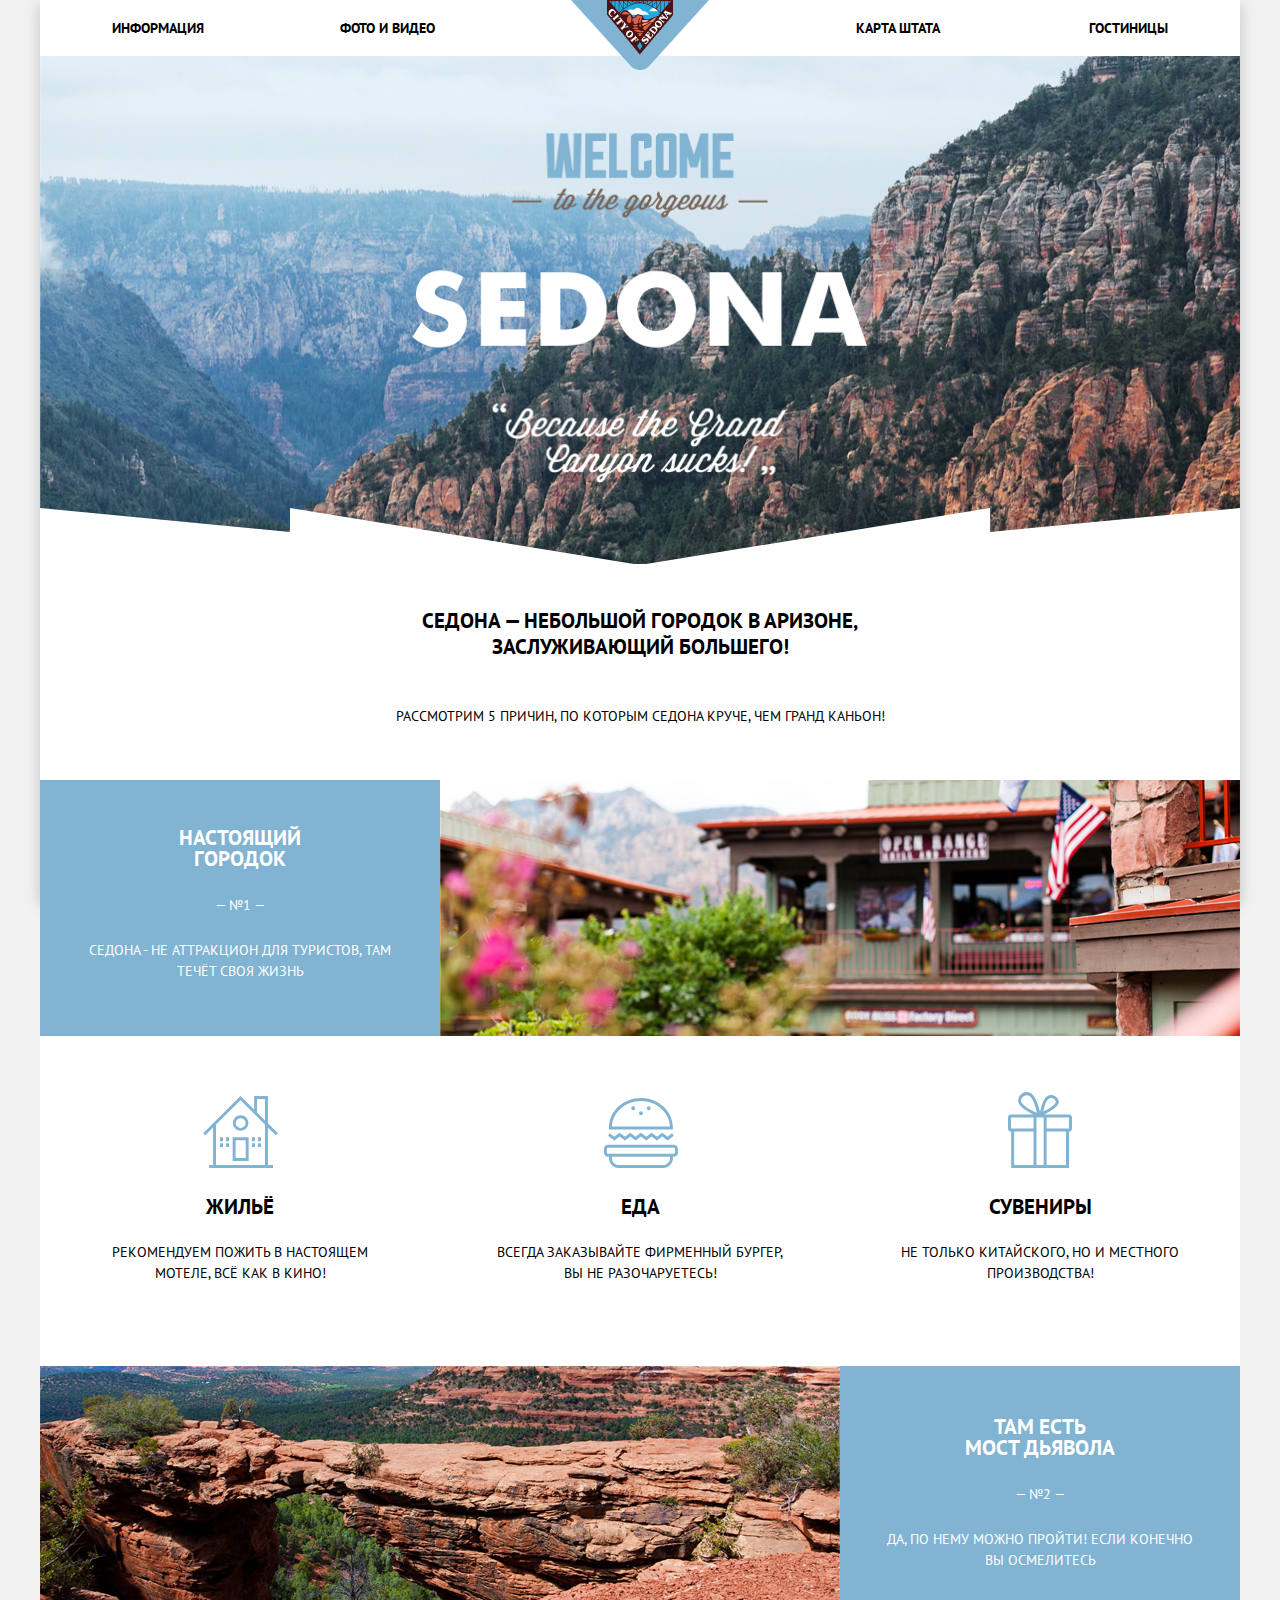
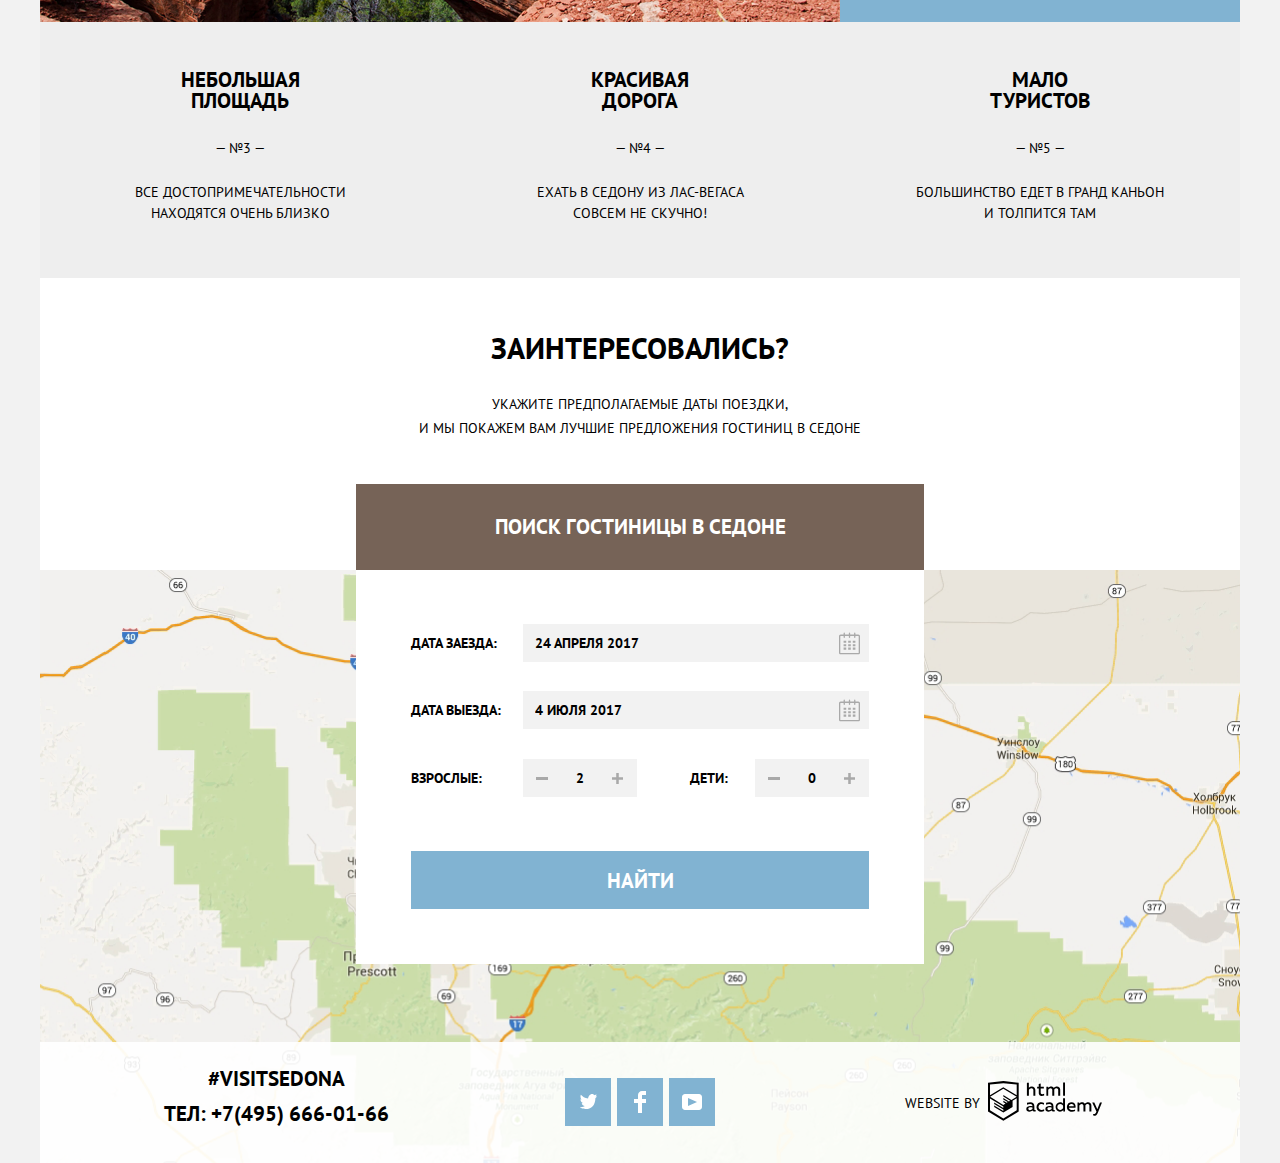
==== index.html @ 6d3e1b0a "Pixel perfect, минификатор, префиксер" ====
<!DOCTYPE html>
<html class="page" lang="ru">
  <head>
    <meta charset="utf-8">
    <title>HTML Academy: Седона</title>
    <link rel="stylesheet" href="https://fonts.googleapis.com/css2?family=PT+Sans:wght@400;700&display=swap">
    <link href="css/normalize.css" rel="stylesheet">
    <link href="css/style.min.css" rel="stylesheet">
  </head>
  <body class="page-body">
    <div class="shadow-wrapper container">
      <header class="main-header">
        <a href="index.html" class="main-header-logo">
          <img src="img/logo.png" width="138" height="70" alt="Логотип City of Sedona">
        </a>
        <nav class="main-navigation">
          <ul class="site-navigation">
            <li>
              <a href="">
                Информация
              </a>
            </li>
            <li>
              <a href="">
                Фото и видео
              </a>
            </li>
            <li>
              <a href="">
                Карта штата
              </a>
            </li>
            <li>
              <a href="hotels.html">
                Гостиницы
              </a>
            </li>
          </ul>
        </nav>
      </header>

      <main class="main">
        <section class="banner">
          <h1 class="visually-hidden">Городок Sedona</h1>
          <img src="img/banner-phrase.png" class="banner-phrase" width="456" height="350" alt="Баннер-приветствие">
        </section>

        <section class="intro-to-features-section">
          <h2 class="intro-slogan">Седона — небольшой городок в Аризоне,<br> заслуживающий большего!</h2>
          <p class="intro-to-features intro-text">Рассмотрим 5 причин, по которым Седона круче, чем гранд каньон!</p>
        </section>

        <section class="features">
          <h2 class="visually-hidden">Преимущества города Седоны</h2>
          <ul class="main-features-list">
            <li class="main-features-item item-with-subfeatures">
              <div class="main-features-item__inner">
                <h3>Настоящий<br>городок</h3>
                <p>
                  <span>— №1 —</span>
                  Седона - не аттракцион для туристов, там течёт своя жизнь
                </p>
              </div>
              <img src="img/feature-background_1.jpg" class="photo-town-description" width="800" height="256" alt="улицы городка Седона">
              <ul class="sub-feature-list">
                <li class="sub-features-item feature-icon-house">
                  <h3>Жильё</h3>
                  <p>Рекомендуем пожить в настоящем мотеле, всё как в кино!</p>
                </li>
                <li class="sub-features-item feature-icon-burger">
                  <h3>Еда</h3>
                  <p>Всегда заказывайте фирменный бургер, вы не разочаруетесь!</p>
                </li>
                <li class="sub-features-item feature-icon-present">
                  <h3>Сувениры</h3>
                  <p>Не только китайского, но и местного производства!</p>
                </li>
              </ul>
            </li>
            <li class="main-features-item item-single">
              <img src="img/feature-background_2.jpg" class="photo-devil-bridge" width="800" height="256" alt="каменная гора в форме моста">
              <div class="main-features-item__inner">
                <h3>Там есть<br>мост дьявола</h3>
                <p>
                  <span>— №2 —</span>
                  Да, по нему можно пройти! Если конечно вы осмелитесь
                </p>
              </div>
            </li>
            <li class="main-features-item">
              <h3>Небольшая<br>площадь</h3>
              <span>— №3 —</span>
              <p>Все достопримечательности находятся очень близко</p>
            </li>
            <li class="main-features-item">
              <h3>Красивая<br>дорога</h3>
              <span>— №4 —</span>
              <p>Ехать в седону из лас-вегаса совсем не скучно!</p>
            </li>
            <li class="main-features-item">
              <h3>Мало<br>туристов</h3>
              <span>— №5 —</span>
              <p>Большинство едет в Гранд Каньон и&nbsp;толпится там</p>
            </li>
          </ul>
        </section>

        <section class="search">
          <h2 class="visually-hidden">Поиск гостиницы</h2>
          <span>Заинтересовались?</span>
          <p>
            Укажите предполагаемые даты поездки, <br>
            и мы покажем вам лучшие предложения гостиниц в седоне
          </p>
          <a class="search-open-button" href="#">
            Поиск Гостиницы в Седоне
          </a>
          <div class="search-wrapper">
            <form class="search-form" action="https://echo.htmlacademy.ru" method="get" target="_blank">
              <div class="search-form-item">
                <label for="arrival-date">Дата заезда:</label>
                <input class="date-input" id="arrival-date" type="text" name="arrival" placeholder="24 АПРЕЛЯ 2017">
                <button class="calendar-icon" type="button" aria-label="Выбрать дату заезда в календаре">
                  <svg width="21" height="23" viewBox="0 0 21 23" fill="currentColor" xmlns="http://www.w3.org/2000/svg">
                    <path clip-rule="evenodd" d="M16.406 3.02498H19.251C20.217 3.02498 21 3.84698 21 4.86198V21.164C21 22.179 20.217 23 19.251 23H1.75C0.784 23 0 22.179 0 21.164V4.86198C0 3.84698 0.784 3.02498 1.75 3.02498H4.593V1.64798C4.593 1.26698 4.887 0.958984 5.25 0.958984C5.612 0.958984 5.906 1.26698 5.906 1.64798V3.02498H9.844V1.64798C9.844 1.26698 10.138 0.958984 10.501 0.958984C10.862 0.958984 11.156 1.26698 11.156 1.64798V3.02498H15.094V1.64798C15.094 1.26698 15.387 0.958984 15.75 0.958984C16.112 0.958984 16.406 1.26698 16.406 1.64798V3.02498ZM19.5646 21.484C19.6466 21.3979 19.691 21.2828 19.688 21.164H19.689V4.86198C19.689 4.60898 19.493 4.40298 19.252 4.40298H16.407V5.78098C16.407 6.16198 16.113 6.46998 15.751 6.46998C15.388 6.46998 15.095 6.16198 15.095 5.78098V4.40298H11.157V5.78098C11.157 6.16198 10.863 6.46998 10.502 6.46998C10.139 6.46998 9.845 6.16198 9.845 5.78098V4.40298H5.907V5.78098C5.907 6.16198 5.613 6.46998 5.251 6.46998C4.888 6.46998 4.594 6.16198 4.594 5.78098V4.40298H1.75C1.50263 4.40953 1.30696 4.61458 1.312 4.86198V21.164C1.30696 21.4114 1.50263 21.6164 1.75 21.623H19.251C19.3698 21.6201 19.4826 21.5701 19.5646 21.484Z"/>
                  <path clip-rule="evenodd" d="M4.59399 9.2251H7.21899V11.2911H4.59399V9.2251ZM4.59399 12.6681H7.21899V14.7351H4.59399V12.6681ZM7.21899 16.1121H4.59399V18.1781H7.21899V16.1121ZM9.18799 16.1121H11.813V18.1781H9.18799V16.1121ZM11.813 12.6681H9.18799V14.7351H11.813V12.6681ZM9.18799 9.2251H11.813V11.2911H9.18799V9.2251ZM16.406 16.1121H13.781V18.1781H16.406V16.1121ZM13.781 12.6681H16.406V14.7351H13.781V12.6681ZM16.406 9.2251H13.781V11.2911H16.406V9.2251Z"/>
                  </svg>
                </button>
              </div>
              <div class="search-form-item">
                <label for="departure-date">Дата выезда:</label>
                <input class="date-input" id="departure-date" type="text" name="departure" placeholder="4 июля 2017">
                <button class="calendar-icon" type="button" aria-label="Выбрать дату выезда в календаре">
                  <svg width="21" height="23" viewBox="0 0 21 23" fill="currentColor" xmlns="http://www.w3.org/2000/svg">
                    <path clip-rule="evenodd" d="M16.406 3.02498H19.251C20.217 3.02498 21 3.84698 21 4.86198V21.164C21 22.179 20.217 23 19.251 23H1.75C0.784 23 0 22.179 0 21.164V4.86198C0 3.84698 0.784 3.02498 1.75 3.02498H4.593V1.64798C4.593 1.26698 4.887 0.958984 5.25 0.958984C5.612 0.958984 5.906 1.26698 5.906 1.64798V3.02498H9.844V1.64798C9.844 1.26698 10.138 0.958984 10.501 0.958984C10.862 0.958984 11.156 1.26698 11.156 1.64798V3.02498H15.094V1.64798C15.094 1.26698 15.387 0.958984 15.75 0.958984C16.112 0.958984 16.406 1.26698 16.406 1.64798V3.02498ZM19.5646 21.484C19.6466 21.3979 19.691 21.2828 19.688 21.164H19.689V4.86198C19.689 4.60898 19.493 4.40298 19.252 4.40298H16.407V5.78098C16.407 6.16198 16.113 6.46998 15.751 6.46998C15.388 6.46998 15.095 6.16198 15.095 5.78098V4.40298H11.157V5.78098C11.157 6.16198 10.863 6.46998 10.502 6.46998C10.139 6.46998 9.845 6.16198 9.845 5.78098V4.40298H5.907V5.78098C5.907 6.16198 5.613 6.46998 5.251 6.46998C4.888 6.46998 4.594 6.16198 4.594 5.78098V4.40298H1.75C1.50263 4.40953 1.30696 4.61458 1.312 4.86198V21.164C1.30696 21.4114 1.50263 21.6164 1.75 21.623H19.251C19.3698 21.6201 19.4826 21.5701 19.5646 21.484Z"/>
                  <path clip-rule="evenodd" d="M4.59399 9.2251H7.21899V11.2911H4.59399V9.2251ZM4.59399 12.6681H7.21899V14.7351H4.59399V12.6681ZM7.21899 16.1121H4.59399V18.1781H7.21899V16.1121ZM9.18799 16.1121H11.813V18.1781H9.18799V16.1121ZM11.813 12.6681H9.18799V14.7351H11.813V12.6681ZM9.18799 9.2251H11.813V11.2911H9.18799V9.2251ZM16.406 16.1121H13.781V18.1781H16.406V16.1121ZM13.781 12.6681H16.406V14.7351H13.781V12.6681ZM16.406 9.2251H13.781V11.2911H16.406V9.2251Z"/>
                  </svg>
                </button>
              </div>

              <div class="search-form-item">
                <p class="adult-amount">
                  <label for="guests-adult">Взрослые:</label>
                  <button class="amount-button button-minus" type="button" aria-label="Уменьшить количество взрослых гостей на единицу">
                    <svg width="12" height="3" viewBox="0 0 12 3" fill="currentColor" xmlns="http://www.w3.org/2000/svg">
                      <rect width="12" height="3" fill=""/>
                    </svg>
                  </button>
                  <input class="amount-input" id="guests-adult" type="text" name="guests-adult" placeholder="2">
                  <button class="amount-button button-plus" type="button" aria-label="Увеличить количество взрослых гостей на единицу">
                    <svg width="11" height="11" viewBox="0 0 11 11" fill="currentColor" xmlns="http://www.w3.org/2000/svg">
                      <path clip-rule="evenodd" d="M4.23086 6.76932V11H6.76932V6.76932H11V4.23086H6.76932V0H4.23085V4.23086H0V6.76932H4.23086Z"/>
                    </svg>
                  </button>
                </p>
                <p class="children-amount">
                  <label for="guests-children">Дети:</label>
                  <button class="amount-button button-minus" type="button" aria-label="Уменьшить количество детей-гостей на единицу">
                    <svg width="12" height="3" viewBox="0 0 12 3" fill="currentColor" xmlns="http://www.w3.org/2000/svg">
                      <rect width="12" height="3" fill=""/>
                    </svg>
                  </button>
                  <input class="amount-input" id="guests-children" type="text" name="guests-children" placeholder="0">
                  <button class="amount-button button-plus" type="button" aria-label="Увеличить количество детей-гостей на единицу">
                    <svg width="11" height="11" viewBox="0 0 11 11" fill="currentColor" xmlns="http://www.w3.org/2000/svg">
                      <path clip-rule="evenodd" d="M4.23086 6.76932V11H6.76932V6.76932H11V4.23086H6.76932V0H4.23085V4.23086H0V6.76932H4.23086Z"/>
                    </svg>
                  </button>
                </p>
              </div>
              <button class="button button-find" aria-label="Найти варинаты гостиницы, соответствующие заданным критериям">
                Найти
              </button>
            </form>
          </div>
        </section>
        <section class="search-map">
        </section>
      </main>

      <footer class="main-footer">
        <h2 class="visually-hidden">Контактная информация</h2>
        <div class="footer-contacts">
          <p>#VISITSEDONA<p>
          <p>ТЕЛ: <a class="footer-phone" href="tel:+74956660166">+7(495) 666-01-66</a></p>
        </div>
        <ul class="footer-social">
          <li>
            <a class="social-button" href="#">
              <span class="visually-hidden">Twitter</span>
              <svg aria-hidden="true" focusable="false" width="17" height="17" viewBox="0 0 17 17" fill="currentColor" xmlns="http://www.w3.org/2000/svg">
                <path d="M10.95 1.14409C12.635 0.648089 13.934 1.41409 14.527 2.32309C15.2 2.09209 15.858 1.84209 16.538 1.61509C16.5249 2.30145 16.2117 2.94761 15.681 3.38309C16.366 3.55309 16.985 2.89209 16.985 2.89209C16.816 3.89209 15.979 4.68009 15.422 4.91609C15.191 11.6661 12.247 16.1331 5.34498 15.9981H4.89898C4.48898 15.9981 0.734977 15.5381 0.000976562 14.1111C2.27198 14.3071 3.89398 13.6891 4.69398 12.9341C3.73398 12.6341 2.01498 12.4571 1.71498 9.98409C2.06398 10.0901 2.27898 10.2121 2.90498 10.1031C1.70498 9.24709 0.373977 8.53009 0.447977 6.33009C0.732977 6.65809 1.51498 6.86609 1.78798 6.80209C1.08498 6.56109 -0.182023 3.44209 0.893977 1.85009C2.71198 3.70409 4.62898 5.45609 8.04598 5.62309C8.25398 3.33009 9.18298 1.79309 10.95 1.14409Z" fill=""/>
              </svg>
            </a>
          </li>
          <li>
            <a class="social-button" href="#">
              <span class="visually-hidden">Facebook</span>
              <svg aria-hidden="true" focusable="false" width="12" height="22" viewBox="0 0 12 22" fill="currentColor" xmlns="http://www.w3.org/2000/svg">
                <path d="M12 4V0H8C5.79086 0 4 1.79086 4 4V8H0V12H4V22H8V12H12V8H8V4H12Z" fill=""/>
              </svg>
            </a>
          </li>
          <li>
            <a class="social-button" href="#">
              <span class="visually-hidden">Youtube</span>
              <svg aria-hidden="true" focusable="false" width="20" height="16" viewBox="0 0 20 16" fill="currentColor" xmlns="http://www.w3.org/2000/svg">
                <path fill-rule="evenodd" clip-rule="evenodd" d="M3 0H17C18.65 0 20 1.35 20 3V13C20 14.65 18.65 16 17 16H3C1.35 16 0 14.65 0 13V3C0 1.35 1.35 0 3 0ZM6.027 4.002V11.998L15.014 8L6.027 4.002Z" fill=""/>
              </svg>
            </a>
          </li>
        </ul>
        <div class="footer-copyright">
          <a class="copyright-button" href="https://htmlacademy.ru/intensive/htmlcss">
            <span class="visually-hidden">Разработано: HTML Academy</span>
            <p>Website by</p>
            <svg width="115" height="41" viewBox="0 0 115 41" fill="currentColor" xmlns="http://www.w3.org/2000/svg">
              <path fill-rule="evenodd" clip-rule="evenodd" d="M15.5197 1.05737H15.3509L0 2.71895V31.4945L15.3509 40.8382L30.7018 31.4945V2.71895L15.5197 1.05737ZM77.0183 2.62185H75.0876V15.7311H77.0183V2.62185ZM40.8619 2.63264V7.76843C41.6131 6.9864 42.6386 6.5436 43.7105 6.53843C44.6823 6.47908 45.6329 6.84495 46.3253 7.54479C47.0177 8.24462 47.3866 9.21244 47.3399 10.2068V15.7634H45.367V10.4658C45.4231 9.94897 45.2754 9.43059 44.9566 9.02553C44.6377 8.62047 44.174 8.36218 43.6683 8.3079H43.3518C42.3456 8.36979 41.4321 8.9295 40.9041 9.80764V15.7634H38.8995V2.63264H40.8619ZM77.0183 31.4837H75.2775V30.0595C74.4828 31.1353 73.23 31.7538 71.9119 31.7211C69.4751 31.5528 67.5825 29.4822 67.5825 26.9845C67.5825 24.4867 69.4751 22.4162 71.9119 22.2479C73.1195 22.2052 74.2818 22.7203 75.0771 23.6505V18.3205H77.0183V31.4837ZM47.0656 30.0595C47.263 30.0515 47.4583 30.0152 47.6459 29.9516V31.3866C47.2482 31.5404 46.826 31.6172 46.4009 31.6132C45.6482 31.6769 44.9394 31.2429 44.639 30.5342C43.7036 31.31 42.5302 31.7227 41.3261 31.6995C39.733 31.6995 38.256 30.804 38.256 28.9482C38.256 26.65 40.3661 25.9379 42.1702 25.9379C42.9402 25.9505 43.707 26.0408 44.4596 26.2076V25.884C44.4596 24.805 43.6578 23.9742 42.1491 23.9742C41.0585 23.9764 39.9804 24.2116 38.9839 24.6647V22.8305C40.0678 22.451 41.204 22.2506 42.3495 22.2371C44.8394 22.2371 46.3693 23.4455 46.3693 26.1753V29.4121C46.3546 29.5668 46.401 29.721 46.4981 29.8406C46.5951 29.9601 46.7349 30.035 46.8862 30.0487H47.0656V30.0595ZM40.2711 28.8403C40.298 29.229 40.4761 29.5905 40.7655 29.844C41.055 30.0974 41.4317 30.2217 41.8115 30.189H41.9275C42.8819 30.1906 43.7973 29.8022 44.4702 29.11V27.5779C43.842 27.4414 43.2026 27.3655 42.5605 27.3513C41.5055 27.3513 40.2817 27.7074 40.2817 28.8403H40.2711ZM56.0229 22.9384C55.1962 22.4632 54.2596 22.2246 53.3115 22.2479H52.9422C51.7332 22.2873 50.5891 22.8166 49.7619 23.7192C48.9347 24.6218 48.4923 25.8236 48.5321 27.06V27.5024C48.6957 30.0004 50.805 31.8921 53.2482 31.7318C54.2519 31.7555 55.2477 31.5452 56.1601 31.1168V29.2718C55.3769 29.7215 54.4945 29.9591 53.5963 29.9624C52.5199 30.0288 51.4963 29.4793 50.9385 28.5356C50.3806 27.5918 50.3806 26.4095 50.9385 25.4658C51.4963 24.522 52.5199 23.9725 53.5963 24.039C54.461 24.0357 55.3066 24.2989 56.0229 24.7942V22.9384ZM66.1514 30.0595C66.3488 30.0515 66.5441 30.0152 66.7317 29.9516V31.3866C66.334 31.5404 65.9118 31.6172 65.4867 31.6132C64.734 31.6769 64.0252 31.2429 63.7248 30.5342C62.7894 31.31 61.616 31.7227 60.4119 31.6995C58.8188 31.6995 57.3417 30.804 57.3417 28.9482C57.3417 26.65 59.4518 25.9379 61.256 25.9379C62.0259 25.9505 62.7928 26.0408 63.5454 26.2076V25.884C63.5454 24.805 62.7436 23.9742 61.2349 23.9742C60.1443 23.9764 59.0662 24.2116 58.0697 24.6647V22.8305C59.1536 22.451 60.2897 22.2506 61.4353 22.2371C63.9252 22.2371 65.455 23.4455 65.455 26.1753V29.4121C65.4404 29.5668 65.4868 29.721 65.5838 29.8406C65.6809 29.9601 65.8207 30.035 65.972 30.0487H66.1514V30.0595ZM59.855 29.8481C59.5632 29.5943 59.3837 29.2311 59.3569 28.8403H59.378C59.378 27.7074 60.5385 27.3513 61.6569 27.3513C62.299 27.3655 62.9383 27.4414 63.5665 27.5779V29.11C62.8937 29.8022 61.9782 30.1906 61.0239 30.189H60.9078C60.5263 30.2247 60.1469 30.1019 59.855 29.8481ZM69.3271 26.9305C69.3271 25.2859 70.6308 23.9526 72.239 23.9526L72.2601 24.0066C73.4742 24.0066 74.5742 24.7382 75.0665 25.8732V28.0311C74.5856 29.1871 73.4673 29.9296 72.239 29.9084C70.6308 29.9084 69.3271 28.5752 69.3271 26.9305ZM83.3486 22.2479C86.8408 22.2479 88.0541 25.1395 87.4844 27.7397H80.922C81.1436 29.3582 82.6839 30.0163 84.2876 30.0163C85.2509 30.0196 86.2027 29.8021 87.0729 29.3797V31.1061C86.0736 31.5421 84.9939 31.7519 83.9078 31.7211C81.2385 31.7211 78.8963 30.189 78.8963 26.9521C78.8362 25.7502 79.2482 24.5736 80.0408 23.6841C80.8334 22.7945 81.9408 22.2658 83.1165 22.2155H83.3486V22.2479ZM80.8693 26.1753C80.9704 24.8237 82.1216 23.8104 83.4436 23.9095H83.4858C84.1064 23.8531 84.7196 24.08 85.1612 24.5295C85.6028 24.979 85.8275 25.6051 85.7752 26.24H80.8693V26.1753ZM89.489 31.4621V22.4961H91.2298V23.575C91.9777 22.7197 93.041 22.2229 94.1628 22.2047C95.2951 22.1328 96.3712 22.7163 96.9482 23.7153C97.7407 22.8335 98.8477 22.3161 100.018 22.2803C100.952 22.2327 101.859 22.6011 102.507 23.2901C103.154 23.9792 103.478 24.9213 103.394 25.8732V31.4837H101.39V25.9271C101.437 25.4734 101.306 25.0191 101.024 24.6647C100.743 24.3104 100.336 24.0852 99.8917 24.039H99.6174C98.7512 24.0941 97.9525 24.536 97.4335 25.2474V31.4837H95.4289V25.9271C95.4728 25.47 95.3357 25.0139 95.0481 24.6611C94.7606 24.3082 94.3467 24.088 93.8991 24.0497H93.6881C92.7466 24.1344 91.8915 24.6449 91.3564 25.4416V31.5161H89.5312L89.489 31.4621ZM113.977 22.4745H111.972L109.324 29.2718L106.306 22.4853H104.196L108.417 31.5484L108.237 32.0016C107.72 33.3611 107.003 34.0516 106.053 34.0516C105.75 34.0548 105.447 34.0112 105.156 33.9221V35.6161C105.536 35.7125 105.926 35.7632 106.317 35.7671C107.646 35.7671 108.902 35.0226 109.851 32.6813L113.977 22.4745ZM52.689 6.78658V3.54974L50.7266 4.01369V6.73264H49.144V8.49132H50.7899V12.9905C50.7231 13.817 51.0244 14.6301 51.61 15.2038C52.1955 15.7775 53.0028 16.0505 53.8073 15.9468C54.5996 15.9535 55.3875 15.8259 56.139 15.5692V13.8429C55.5727 14.0781 54.9672 14.199 54.356 14.199C53.2165 14.199 52.689 13.8105 52.689 12.6237V8.5129H55.8541V6.78658H52.689ZM58.3862 15.7526V6.75421H60.1376V7.83316C60.8811 6.97655 61.9403 6.476 63.0601 6.45211C64.1624 6.38099 65.2146 6.93142 65.8032 7.88711C66.5958 7.00534 67.7028 6.48794 68.8734 6.45211C69.8138 6.41462 70.7233 6.79859 71.364 7.50353C72.0046 8.20846 72.3126 9.16418 72.2073 10.1205V15.7418H70.2028V10.1853C70.2499 9.73151 70.1184 9.27721 69.8373 8.92287C69.5561 8.56853 69.1485 8.34334 68.7046 8.29711H68.4619C67.5957 8.35228 66.797 8.7942 66.278 9.50553V15.7418H64.2734V10.1853C64.3206 9.73151 64.1891 9.27721 63.9079 8.92287C63.6268 8.56853 63.2191 8.34334 62.7752 8.29711H62.5326C61.5911 8.38181 60.736 8.89229 60.2009 9.68895V15.7634H58.3862V15.7526ZM28.6972 30.3033L28.7078 30.2968L28.6972 30.3184V30.3033ZM28.6972 18.3205V30.3033L15.3509 38.4321L2.00459 30.3184V18.5147L15.2876 26.6068V28.0311L6.18257 22.5284V23.9418L15.3404 29.5632V31.0629L6.19312 25.4955V26.9521L15.3509 32.5734L24.5826 26.9197V20.8129L28.6972 18.3205ZM28.7078 16.7776L25.0362 18.9355L23.3482 20.0145L15.3087 15.0837V16.4971L22.156 20.7266L22.0083 20.8237L20.9532 21.4063L15.2876 17.9537V19.3995L19.761 22.1184L18.706 22.8413L15.3298 20.7913V22.2047L17.5454 23.5426L15.2982 24.9021L2.11009 16.864L15.3087 8.72869L28.7078 16.7776ZM15.2876 7.27211L28.7078 15.3534V4.56395L15.3615 3.12895L2.01514 4.56395V15.3534L15.2876 7.27211Z" fill=""/>
            </svg>
          </a>
        </div>
      </footer>
    </div>
  </body>
</html>
---- css/style.min.css ----
:root{--shadow: rgba(0, 1, 1, 0.2);--basic-white: #FFFFFF;--basic-white-alpha-03: rgba(255, 255, 255, 0.3);--basic-white-alpha-09: rgba(255, 255, 255, 0.9);--basic-black: #000000;--basic-black-alpha-03: rgba(0, 0, 0, 0.3);--red: #FF0000;--basic-grey: #ABABAB;--grey: #EEEEEE;--grey-extra: #BDBBBC;--grey-dark: #E5E5E5;--grey-dark-extra: #EBEBEB;--grey-light: #F2F2F2;--grey-light-extra: #A9A9A9;--blue: #81B3D2;--blue-dark: #669EC0;--blue-dark-extra: #5496BD;--brown: #766357;--brown-dark: #604E43;--brown-dark-extra: #503E33}*,::after,::before{box-sizing:border-box}body{font-family:"PT Sans",Arial,sans-serif;text-transform:uppercase;font-size:14px;line-height:21px;font-weight:400;color:var(--basic-black);background-color:var(--grey-light)}a{text-decoration:none}.footer-social,.site-navigation{list-style-type:none}img{max-width:100%;height:auto}.visually-hidden{position:absolute;width:1px;height:1px;margin:-1px;border:0;padding:0;white-space:nowrap;-webkit-clip-path:inset(100%);clip-path:inset(100%);clip:rect(0 0 0 0);overflow:hidden}.container{width:1200px;margin:0 auto;background-color:var(--basic-white)}.page,.page-body{height:100%}.page-body{min-height:100%}.shadow-wrapper{width:1200px;height:100%;margin:0 auto;display:grid;grid-template-rows:-webkit-min-content 1fr -webkit-min-content;grid-template-rows:min-content 1fr min-content;align-content:start;box-shadow:0 5px 15px var(--shadow)}.main-navigation{position:relative;padding:15px 0;font-size:14px;line-height:26px}.main-header-logo{position:absolute;z-index:1;left:50%;transform:translateX(-50%)}.site-navigation{display:grid;grid-template-columns:repeat(4,1fr);font-weight:700;margin:0;padding:0}.site-navigation li{justify-self:left}.site-navigation li:nth-child(4n+3),.site-navigation li:nth-child(4n+4){justify-self:right}.site-navigation li:nth-child(4n+1){padding-left:72px}.site-navigation li:nth-child(4n+4){padding-right:72px}.hotel-name a,.site-navigation a{color:var(--basic-black)}.copyright-button:hover svg,.hotel-name a:hover,.site-navigation a:hover{color:var(--blue)}.hotel-name a:active,.site-navigation a:active{color:var(--basic-black-alpha-03)}.site-navigation .active{color:var(--brown)}.banner{position:relative;background-image:url(../img/banner-background-photo.jpg);background-color:var(--brown-dark-extra);background-repeat:no-repeat;background-position:center;text-align:center;padding-top:77px;padding-bottom:75px;background-size:cover}.banner::after{content:"";width:100%;height:57px;position:absolute;background-image:url(../img/banner-mask.svg);bottom:-1px;left:0;z-index:2}.intro-to-features-section{background-color:var(--basic-white);padding-top:44px;padding-bottom:51px;text-align:center}.intro-slogan{margin:0 0 43px;font-size:21px;line-height:26px;text-align:center}.intro-text{margin:0;font-weight:400;line-height:26px}.features{text-align:center}.main-features-list,.sub-feature-list{margin:0;padding:0;list-style:none}.main-features-list{display:grid;grid-template-columns:repeat(3,1fr)}.main-features-item{grid-column:1/-1;color:var(--basic-white)}.main-features-item h3{font-size:21px}.main-features-item:nth-of-type(3){grid-column:1/2;background-color:var(--grey);color:var(--basic-black);margin:0}.main-features-item:nth-of-type(4),.main-features-item:nth-of-type(5){grid-column:2/3;background-color:var(--grey);color:var(--basic-black);margin:0}.main-features-item:nth-of-type(5){grid-column:3/4}.item-with-subfeatures{display:grid;grid-template-columns:400px 1fr 1fr;margin:0;padding:0}.main-features-item__inner{padding:47px 40px 52px;background-color:var(--blue)}.main-features-item__inner h3,.sub-features-item h3{font-size:21px;display:block;margin:0 0 26px}.main-features-item__inner p{display:block;margin:0}.main-features-item__inner span{display:block;margin-bottom:24px}.photo-town-description{grid-column:2/-1}.sub-feature-list{grid-column-start:1;grid-column-end:-1;grid-row-start:2;grid-row-end:3;display:grid;grid-template-columns:1fr 1fr 1fr}.sub-features-item{padding:55px 56px 68px;background-color:var(--basic-white);color:var(--basic-black)}.sub-features-item h3::before{content:"";display:block;background-size:contain;background-repeat:no-repeat;background-position:center bottom;margin:0 auto 28px;width:75px;height:77px}.feature-icon-house h3::before{background-image:url(../img/feature-icon-1.svg)}.feature-icon-burger h3::before{background-image:url(../img/feature-icon-2.svg)}.feature-icon-present h3::before{background-image:url(../img/feature-icon-3.svg)}.sub-features-item h3{margin:0 0 25px}.item-single{display:grid;grid-template-columns:800px 1fr;margin:0;padding:0}.feature-background-2{background-image:url(../img/feature_background_2.jpg);background-repeat:no-repeat;width:800px;height:256px}.item-single .main-features-item__inner{grid-column:-2/-1;padding-top:50px;padding-bottom:51px}.main-features-item:nth-of-type(3),.main-features-item:nth-of-type(4),.main-features-item:nth-of-type(5){padding:47px 69px 54px}.main-features-item:nth-of-type(3) h3,.main-features-item:nth-of-type(4) h3,.main-features-item:nth-of-type(5) h3{margin:0 0 27px;padding:0}.main-features-item:nth-of-type(3) span,.main-features-item:nth-of-type(4) span,.main-features-item:nth-of-type(5) span{display:block;margin-bottom:23px}.main-features-item:nth-of-type(3) p,.main-features-item:nth-of-type(4) p,.main-features-item:nth-of-type(5) p{margin:0;padding:0}.search{text-align:center;padding-top:58px;background-color:var(--basic-white)}.search span{display:block;font-weight:700;font-size:30px;line-height:24px;margin-bottom:32px}.search>p{line-height:24px;margin:0 0 44px}.search-open-button{width:568px;display:inline-block;padding:30px;font-size:21px;line-height:26px;background-color:var(--brown);color:var(--basic-white);font-weight:700}.search-open-button:hover{background-color:var(--brown-dark)}.search-open-button:active{background-color:var(--brown-dark-extra);color:var(--basic-white-alpha-03)}.search-wrapper{position:absolute;left:50%;transform:translateX(-50%);display:block;width:568px;margin:0 auto;padding:54px 55px 55px;background-color:var(--basic-white)}.search-form{display:flex;flex-direction:column;font-weight:700;line-height:26px}.search-form-item{position:relative;display:flex;align-items:center;justify-content:space-between;margin:0 0 29px}.search-form-item:nth-child(2){margin-bottom:30px}.search-form-item:last-of-type{margin-bottom:54px}.date-input{width:346px;margin:0;border:0;background-color:var(--grey-light);padding:6px 37px 6px 12px}.amount-input::-webkit-input-placeholder,.date-input::-webkit-input-placeholder{color:var(--basic-black);opacity:1;font-weight:700;line-height:26px;text-transform:uppercase}.amount-input::-moz-placeholder,.date-input::-moz-placeholder{color:var(--basic-black);opacity:1;font-weight:700;line-height:26px;text-transform:uppercase}.amount-input,.amount-input::placeholder,.date-input,.date-input::placeholder{color:var(--basic-black);opacity:1;font-weight:700;line-height:26px;text-transform:uppercase}.calendar-icon{display:flex;padding:0;background-color:transparent;position:absolute;border:0;right:9px;top:50%;transform:translateY(-50%);cursor:pointer}.adult-amount,.children-amount{position:relative;display:flex;align-items:center;justify-content:space-between;width:226px;margin:0 53px 0 0}.children-amount{width:179px;margin:0}.amount-input{width:114px;border:0;background-color:var(--grey-light);padding:6px 37px;text-align:center}.amount-button{display:flex;align-items:center;justify-content:center;height:20px;width:20px;padding:0;background-color:transparent;position:absolute;border:0;top:50%;transform:translateY(-50%);cursor:pointer}.button-minus{right:85px}.button-plus{right:10px}.search-form-item:last-child{margin-bottom:54px}.amount-input:hover,.date-input:hover{background-color:var(--grey-dark-extra)}.amount-input:focus,.date-input:focus{box-sizing:border-box;background-color:transparent;outline:2px solid var(--grey-dark);outline-offset:-2px}.amount-button,.calendar-icon{color:var(--grey-light-extra)}.amount-button:hover,.calendar-icon:hover{color:var(--basic-black)}.amount-button:active,.amount-button:focus,.calendar-icon:active,.calendar-icon:focus{outline:0;color:var(--blue)}.button-find{width:458px;font-size:21px;line-height:26px;text-transform:uppercase;background-color:var(--blue);color:var(--basic-white);font-weight:700;border:0;padding:17px 0 15px;cursor:pointer}.button-find:active,.button-find:hover{background-color:var(--blue-dark)}.button-find:active{color:var(--basic-white-alpha-03)}.search-map{background-image:url(../img/search-menu-map.png);background-color:var(--grey);background-size:cover;background-repeat:no-repeat;height:593px;text-align:center}.main-footer{display:grid;grid-template-columns:1fr 1fr 1fr;align-items:center;margin-top:-121px;padding-top:23px;padding-bottom:36px;color:var(--basic-black);background-color:var(--basic-white-alpha-09)}.inner-footer{margin-top:0}.main-footer a{color:var(--basic-black);font-weight:700}.footer-contacts{margin:0;padding-left:72px;text-align:center}.footer-contacts p{display:block;margin:0;font-size:21px;font-weight:700}.footer-contacts p:first-child{margin-bottom:14px}.footer-social{display:flex;justify-content:space-between;margin:0;padding:11px 0 0;justify-self:center;width:150px}.footer-social .social-button{color:var(--basic-white);display:flex;align-items:center;justify-content:center;background-color:var(--blue);background-repeat:no-repeat;background-position:center;width:46px;height:48px}.social-button:hover{background-color:var(--blue-dark)}.social-button:active{color:var(--basic-white-alpha-03);background-color:var(--blue-dark-extra)}.footer-copyright{display:inline-flex;max-width:300px;justify-self:center;padding-top:9px;padding-right:73px}.copyright-button{display:flex;flex-wrap:wrap;align-items:center}.copyright-button p{margin:5px 8px 0 0}.footer-contacts a:focus,.footer-contacts a:hover{text-decoration:none}.footer-copyright .copyright-button{font-weight:400}.copyright-button:active svg{color:var(--grey-extra)}.filters{color:var(--basic-white);background-color:var(--brown);background-image:url(../img/inner-page-background.jpg);background-repeat:no-repeat;background-size:cover}.filter{display:flex;padding:27px 72px 32px;justify-content:flex-start}.filter fieldset{margin:0;border:0;width:255px;padding:0 15px 0 0}.filter fieldset:nth-child(2n){margin-right:228px}.filter fieldset:nth-child(3n){width:317px;padding-right:0}.filter legend{font-weight:700;font-size:16px;line-height:21px;margin-bottom:24px}.filter ul{margin:0;padding:0;font-size:14px;line-height:21px;list-style:none}.filter-option{display:flex;align-items:center;font-weight:400;margin-bottom:25px}.filter-option:last-child{margin-bottom:0}.filter-option label{cursor:pointer;position:relative;display:block;padding-left:40px;-webkit-user-select:none;-moz-user-select:none;user-select:none}.filter-option label:hover{color:var(--grey-dark)}.filter-input-checkbox+label::before{content:"";display:inline-block;position:absolute;width:23px;height:23px;left:0;background-image:url(../img/checkbox-off.svg);background-repeat:no-repeat;background-position:left,center}.filter-input-checkbox:checked+label::before{content:"";display:inline-block;position:absolute;width:27px;height:23px;left:0;background-image:url(../img/checkbox-on.svg);background-position:left,center;background-repeat:no-repeat}.filter-input-checkbox:disabled+label{color:var(--grey-light-extra)}.filter-input-checkbox:disabled+label::before{background-image:url(../img/checkbox-off-disabled.svg)}.filter-input-checkbox:checked:disabled+label::before{background-image:url(../img/checkbox-on-disabled.svg)}.filter-input-checkbox:focus+label::before{outline:2px solid var(--blue)}.filter-item{margin:0;padding:0}.filter-item legend{margin-bottom:10px}.range-filter{display:flex;flex-direction:column;align-items:center;width:317px}.price-controls{position:relative;display:flex;width:inherit;justify-content:space-between;border:2px solid var(--basic-white);box-sizing:border-box;border-radius:2px}.price-controls label{text-transform:uppercase;width:50%;padding-top:5px;padding-bottom:6px;padding-left:65px}.price-controls .max-price{padding-left:55px}.price-controls input{padding-left:0;font-family:inherit;font-size:inherit;width:68px;text-align:left;color:var(--basic-white);border:0;border-radius:5px;background:0 0}.price-controls::before{content:"";position:absolute;width:2px;height:22px;background-color:var(--basic-white);left:50%;top:50%;transform:translate(-50%,-50%)}.range-controls{width:inherit;position:relative;padding-right:0;padding-left:5px;padding-top:20px;margin-bottom:13px;height:42px;background-color:transparent;border-radius:5px}.range-controls .scale{height:2px;background-color:var(--basic-white-alpha-03)}.range-controls .bar{width:248px;height:2px;background:var(--basic-white)}.range-controls .toggle{position:absolute;top:11px;left:1px;width:19px;height:19px;padding:0;border:8px solid var(--basic-white);background-color:var(--basic-grey);border-radius:50%;box-shadow:0 2px 0 0 var(--basic-grey)}.toggle:hover{transform:scale(1.2)}.filter-button.button:focus,.toggle:focus{outline:2px solid var(--blue)}.range-controls .toggle-max{left:253px}.filter-button{color:var(--baxic-white);text-transform:uppercase;line-height:21px;font-size:14px;padding:5px 34px 6px;margin-left:-10px;background-color:transparent;border:2px solid var(--basic-white);box-sizing:border-box;border-radius:2px}.filter-button:hover{color:var(--basic-black);background-color:var(--basic-white)}.sort-block{display:flex;padding:30px 73px}.sort-block ul{margin:0;padding:0;list-style:none}.search-result-amount{margin-right:46px;font-size:21px;line-height:26px;font-weight:700}.sort-block span:nth-of-type(2){padding-top:1px;margin-right:40px;font-size:12px;line-height:18px}.sort-block .sort{padding-top:2px;min-width:239px;display:flex;justify-content:space-between;margin-right:auto}.sort{display:flex;list-style:none;font-size:12px;line-height:18px}.sort-block .sort-by-order{display:flex;min-width:34px;justify-content:space-between;padding-top:5px}.sort a{color:var(--basic-black-alpha-03);border-bottom:1px dotted var(--blue)}.sort .active,.sort a:hover{color:var(--blue)}.sort a:active{color:var(--basic-black);border-bottom:none}.sort .active{border-bottom:1px dotted transparent}.sort-by-order a,.sort-by-order a:link{color:var(--basic-black-alpha-03)}.sort-by-order a:hover{color:var(--basic-black)}.sort-by-order .active-arrow,.sort-by-order a:active{color:var(--blue)}.catalog-list{list-style:none;margin:0;padding:0}.catalog-item:first-child{border-top:1px solid var(--grey-dark)}.catalog-item{background-color:var(--basic-white);display:grid;grid-template-columns:135px 1fr 155px;margin:0;padding:28px 71px 30px 73px;border-bottom:1px solid var(--grey-dark)}.catalog-item img{padding-top:2px}.item-info{padding:0 29px;display:grid;grid-template-columns:110px 142px;grid-column-gap:6px;align-items:start}.item-info h3{margin:0 0 9px;grid-column:1/3;grid-row:1/2}.hotel-name{font-size:21px;line-height:20px}.catalog-category{margin-bottom:15px}.item-info-detail{background-color:var(--blue);color:var(--basic-white);font-weight:700;padding:5px}.item-info .item-booking,.item-info .item-info-detail,.item-info span{display:block}.item-info .item-booking,.item-info .item-info-detail{text-align:center;padding:3px 16px}.rating{position:relative;display:flex;flex-direction:column;justify-content:flex-end;align-items:flex-end}.rating::before{position:absolute;top:0;right:0;content:"";width:91px;height:17px;background-image:url(../img/star.svg);background-position:right,center;background-repeat:space;margin-bottom:47px}.star-three::before{width:66px}.star-two::before{width:42px}.rating span{display:inline-flex;margin:0 1px 0 0;padding:3px 13px 3px 14px;background-color:var(--grey-light);background-size:cover}.item-info-detail:active,.item-info-detail:hover{background-color:var(--blue-dark)}.item-info-detail:active{color:var(--basic-white-alpha-03)}.item-booking{background-color:var(--brown);color:var(--basic-white);font-weight:700;padding:5px}.item-booking:active,.item-booking:hover{background-color:var(--brown-dark)}.item-booking:active{color:var(--basic-white-alpha-03)}
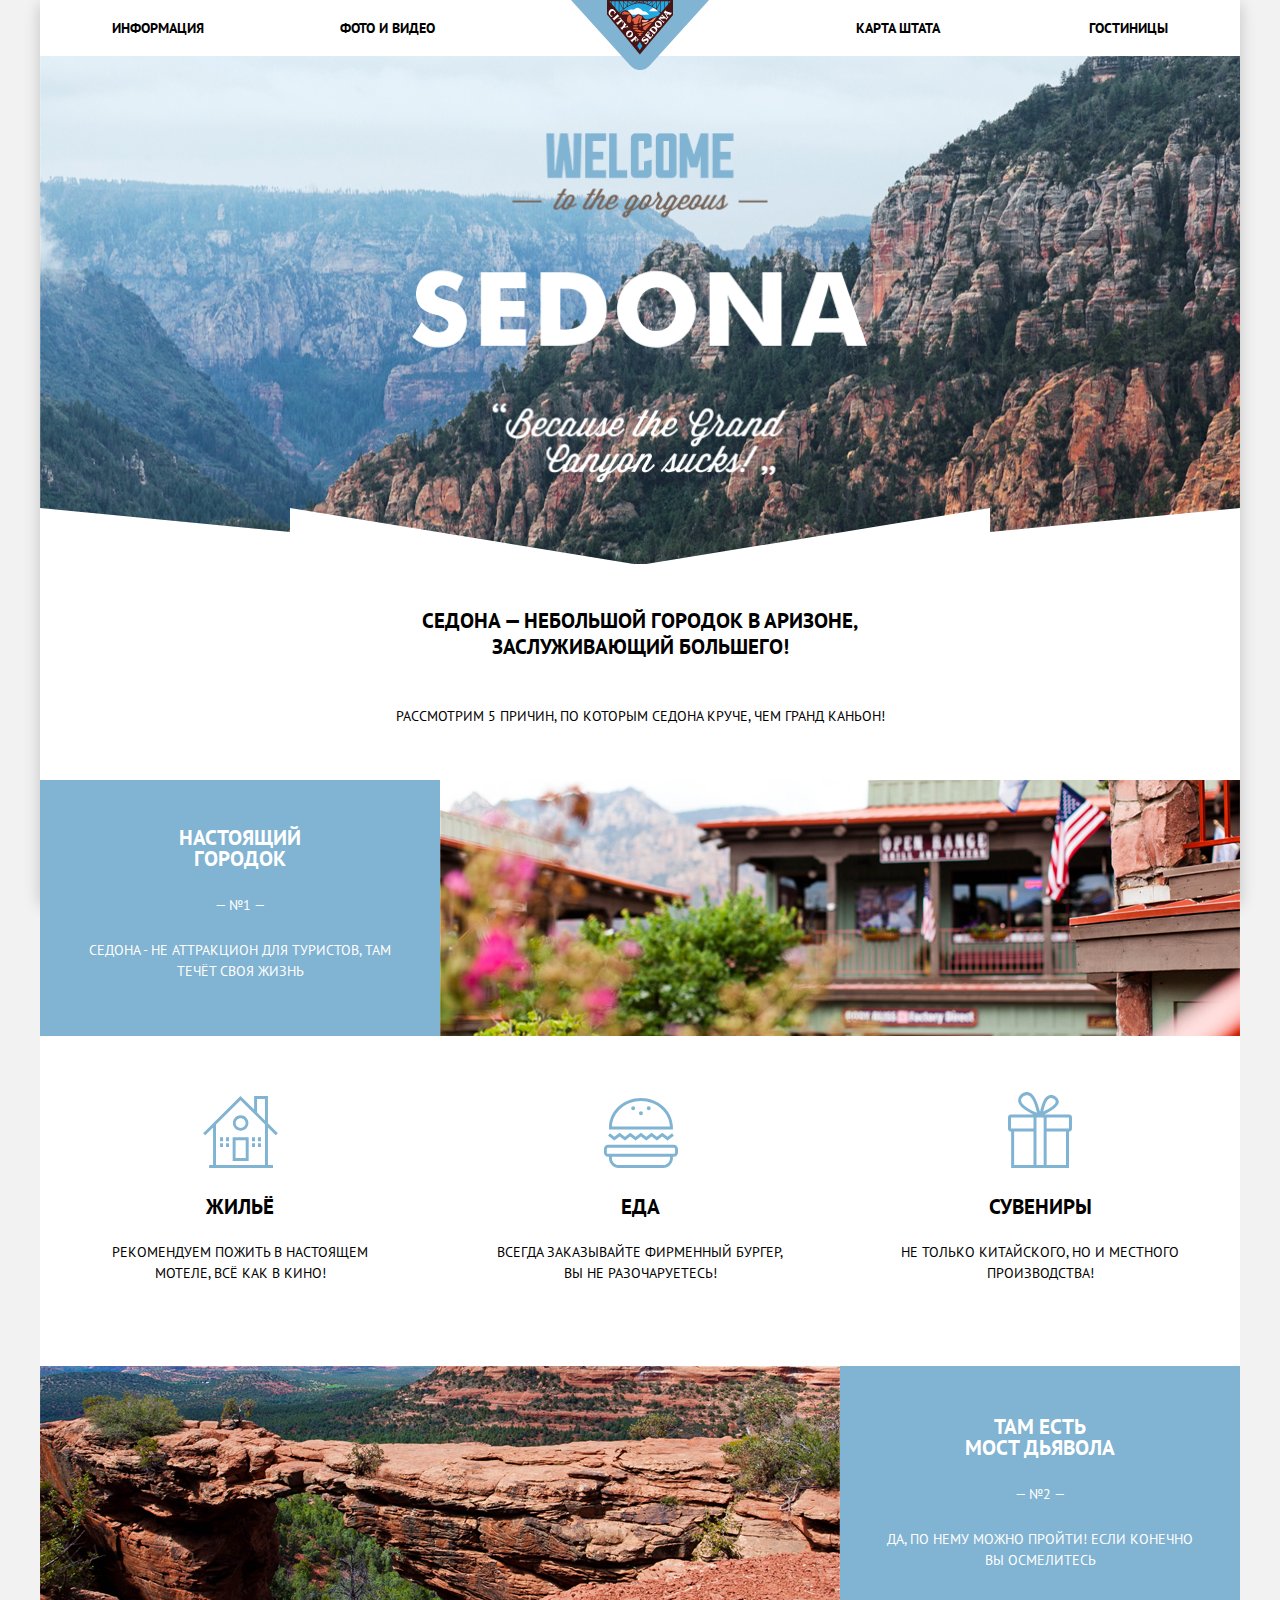
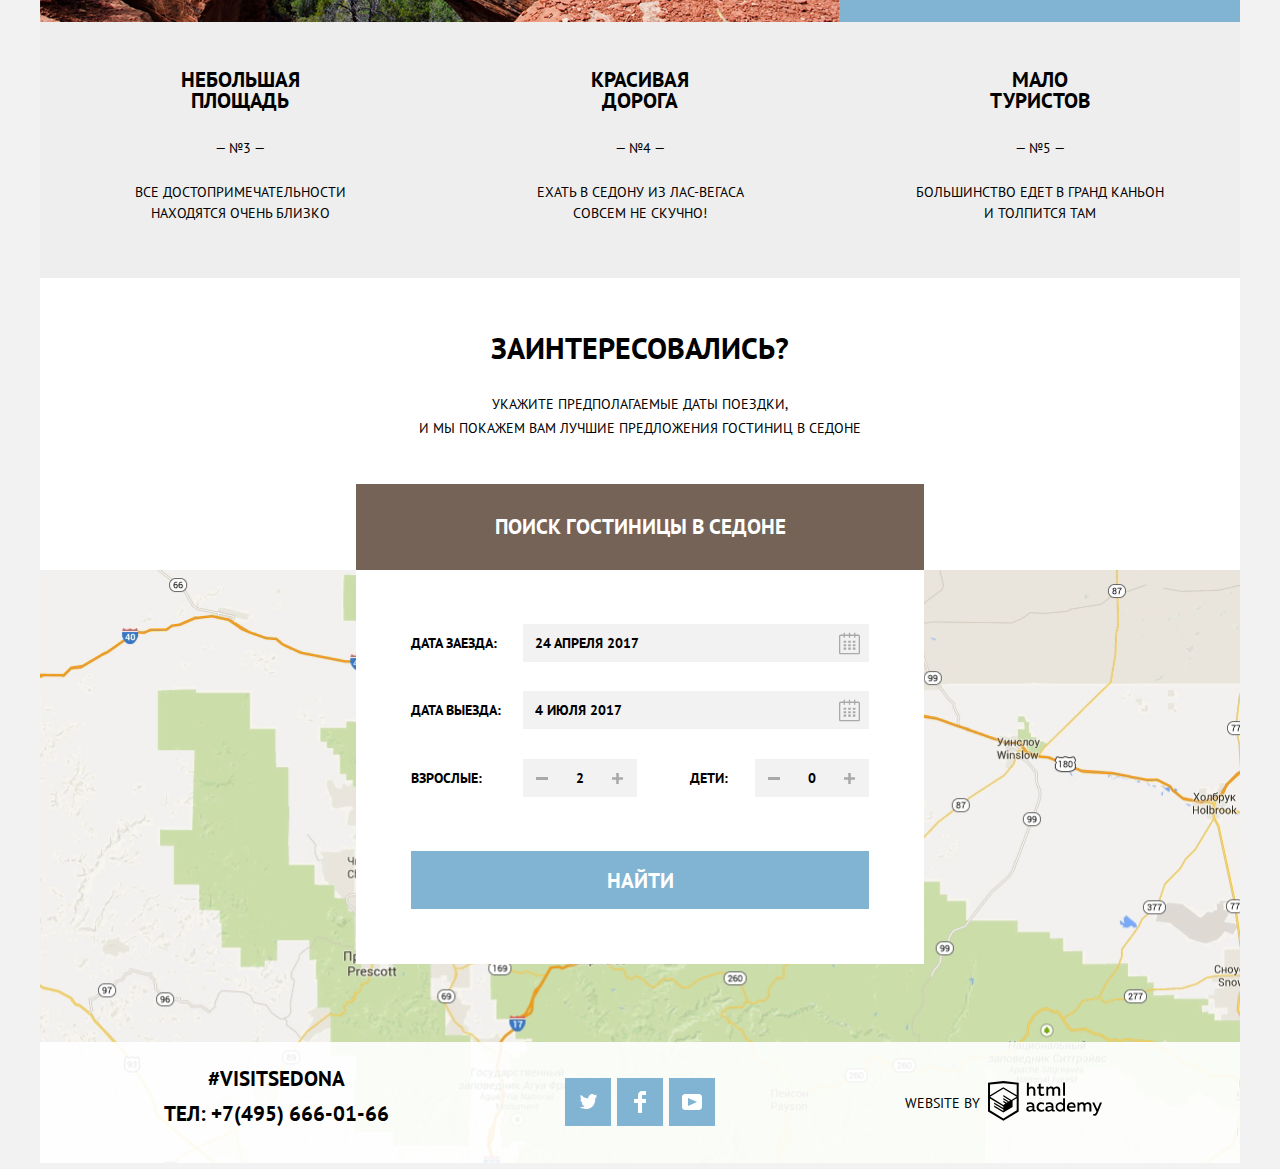
==== commit dc56782b: "На проверку наставником" ====
--- a/index.html
+++ b/index.html
@@ -11,29 +11,21 @@
     <div class="shadow-wrapper container">
       <header class="main-header">
         <a href="index.html" class="main-header-logo">
-          <img src="img/logo.png" width="138" height="70" alt="Логотип City of Sedona">
+          <img src="img/logo.svg" width="138" height="70" alt="Логотип City of Sedona">
         </a>
         <nav class="main-navigation">
           <ul class="site-navigation">
             <li>
-              <a href="">
-                Информация
-              </a>
-            </li>
-            <li>
-              <a href="">
-                Фото и видео
-              </a>
-            </li>
-            <li>
-              <a href="">
-                Карта штата
-              </a>
-            </li>
-            <li>
-              <a href="hotels.html">
-                Гостиницы
-              </a>
+              <a href="#">Информация</a>
+            </li>
+            <li>
+              <a href="#">Фото и видео</a>
+            </li>
+            <li>
+              <a href="#">Карта штата</a>
+            </li>
+            <li>
+              <a href="hotels.html">Гостиницы</a>
             </li>
           </ul>
         </nav>
@@ -58,8 +50,7 @@
                 <h3>Настоящий<br>городок</h3>
                 <p>
                   <span>— №1 —</span>
-                  Седона - не аттракцион для туристов, там течёт своя жизнь
-                </p>
+                  Седона - не аттракцион для туристов, там течёт своя жизнь</p>
               </div>
               <img src="img/feature-background_1.jpg" class="photo-town-description" width="800" height="256" alt="улицы городка Седона">
               <ul class="sub-feature-list">
@@ -83,8 +74,7 @@
                 <h3>Там есть<br>мост дьявола</h3>
                 <p>
                   <span>— №2 —</span>
-                  Да, по нему можно пройти! Если конечно вы осмелитесь
-                </p>
+                  Да, по нему можно пройти! Если конечно вы осмелитесь</p>
               </div>
             </li>
             <li class="main-features-item">
@@ -108,15 +98,12 @@
         <section class="search">
           <h2 class="visually-hidden">Поиск гостиницы</h2>
           <span>Заинтересовались?</span>
-          <p>
-            Укажите предполагаемые даты поездки, <br>
-            и мы покажем вам лучшие предложения гостиниц в седоне
-          </p>
+          <p>Укажите предполагаемые даты поездки, <br>и мы покажем вам лучшие предложения гостиниц в седоне</p>
           <a class="search-open-button" href="#">
             Поиск Гостиницы в Седоне
           </a>
           <div class="search-wrapper">
-            <form class="search-form" action="https://echo.htmlacademy.ru" method="get" target="_blank">
+            <form class="search-form" action="https://echo.htmlacademy.ru" method="get">
               <div class="search-form-item">
                 <label for="arrival-date">Дата заезда:</label>
                 <input class="date-input" id="arrival-date" type="text" name="arrival" placeholder="24 АПРЕЛЯ 2017">
@@ -175,6 +162,8 @@
           </div>
         </section>
         <section class="search-map">
+          <iframe src="https://www.google.com/maps/embed?pb=!1m18!1m12!1m3!1d52385.180505982506!2d-111.8301580302629!3d34.854373381022825!2m3!1f0!2f0!3f0!3m2!1i1024!2i768!4f13.1!3m3!1m2!1s0x872da132f942b00d%3A0x5548c523fa6c8efd!2z0KHQtdC00L7QvdCwLCDQkNGA0LjQt9C-0L3QsCA4NjMzNiwg0KHQqNCQ!5e0!3m2!1sru!2sru!4v1604655554065!5m2!1sru!2sru" width="1200" height="593" frameborder="0" style="border:0;" allowfullscreen="" aria-hidden="false" tabindex="0">
+          </iframe>
         </section>
       </main>
 
--- a/css/style.min.css
+++ b/css/style.min.css
@@ -1 +1 @@
-:root{--shadow: rgba(0, 1, 1, 0.2);--basic-white: #FFFFFF;--basic-white-alpha-03: rgba(255, 255, 255, 0.3);--basic-white-alpha-09: rgba(255, 255, 255, 0.9);--basic-black: #000000;--basic-black-alpha-03: rgba(0, 0, 0, 0.3);--red: #FF0000;--basic-grey: #ABABAB;--grey: #EEEEEE;--grey-extra: #BDBBBC;--grey-dark: #E5E5E5;--grey-dark-extra: #EBEBEB;--grey-light: #F2F2F2;--grey-light-extra: #A9A9A9;--blue: #81B3D2;--blue-dark: #669EC0;--blue-dark-extra: #5496BD;--brown: #766357;--brown-dark: #604E43;--brown-dark-extra: #503E33}*,::after,::before{box-sizing:border-box}body{font-family:"PT Sans",Arial,sans-serif;text-transform:uppercase;font-size:14px;line-height:21px;font-weight:400;color:var(--basic-black);background-color:var(--grey-light)}a{text-decoration:none}.footer-social,.site-navigation{list-style-type:none}img{max-width:100%;height:auto}.visually-hidden{position:absolute;width:1px;height:1px;margin:-1px;border:0;padding:0;white-space:nowrap;-webkit-clip-path:inset(100%);clip-path:inset(100%);clip:rect(0 0 0 0);overflow:hidden}.container{width:1200px;margin:0 auto;background-color:var(--basic-white)}.page,.page-body{height:100%}.page-body{min-height:100%}.shadow-wrapper{width:1200px;height:100%;margin:0 auto;display:grid;grid-template-rows:-webkit-min-content 1fr -webkit-min-content;grid-template-rows:min-content 1fr min-content;align-content:start;box-shadow:0 5px 15px var(--shadow)}.main-navigation{position:relative;padding:15px 0;font-size:14px;line-height:26px}.main-header-logo{position:absolute;z-index:1;left:50%;transform:translateX(-50%)}.site-navigation{display:grid;grid-template-columns:repeat(4,1fr);font-weight:700;margin:0;padding:0}.site-navigation li{justify-self:left}.site-navigation li:nth-child(4n+3),.site-navigation li:nth-child(4n+4){justify-self:right}.site-navigation li:nth-child(4n+1){padding-left:72px}.site-navigation li:nth-child(4n+4){padding-right:72px}.hotel-name a,.site-navigation a{color:var(--basic-black)}.copyright-button:hover svg,.hotel-name a:hover,.site-navigation a:hover{color:var(--blue)}.hotel-name a:active,.site-navigation a:active{color:var(--basic-black-alpha-03)}.site-navigation .active{color:var(--brown)}.banner{position:relative;background-image:url(../img/banner-background-photo.jpg);background-color:var(--brown-dark-extra);background-repeat:no-repeat;background-position:center;text-align:center;padding-top:77px;padding-bottom:75px;background-size:cover}.banner::after{content:"";width:100%;height:57px;position:absolute;background-image:url(../img/banner-mask.svg);bottom:-1px;left:0;z-index:2}.intro-to-features-section{background-color:var(--basic-white);padding-top:44px;padding-bottom:51px;text-align:center}.intro-slogan{margin:0 0 43px;font-size:21px;line-height:26px;text-align:center}.intro-text{margin:0;font-weight:400;line-height:26px}.features{text-align:center}.main-features-list,.sub-feature-list{margin:0;padding:0;list-style:none}.main-features-list{display:grid;grid-template-columns:repeat(3,1fr)}.main-features-item{grid-column:1/-1;color:var(--basic-white)}.main-features-item h3{font-size:21px}.main-features-item:nth-of-type(3){grid-column:1/2;background-color:var(--grey);color:var(--basic-black);margin:0}.main-features-item:nth-of-type(4),.main-features-item:nth-of-type(5){grid-column:2/3;background-color:var(--grey);color:var(--basic-black);margin:0}.main-features-item:nth-of-type(5){grid-column:3/4}.item-with-subfeatures{display:grid;grid-template-columns:400px 1fr 1fr;margin:0;padding:0}.main-features-item__inner{padding:47px 40px 52px;background-color:var(--blue)}.main-features-item__inner h3,.sub-features-item h3{font-size:21px;display:block;margin:0 0 26px}.main-features-item__inner p{display:block;margin:0}.main-features-item__inner span{display:block;margin-bottom:24px}.photo-town-description{grid-column:2/-1}.sub-feature-list{grid-column-start:1;grid-column-end:-1;grid-row-start:2;grid-row-end:3;display:grid;grid-template-columns:1fr 1fr 1fr}.sub-features-item{padding:55px 56px 68px;background-color:var(--basic-white);color:var(--basic-black)}.sub-features-item h3::before{content:"";display:block;background-size:contain;background-repeat:no-repeat;background-position:center bottom;margin:0 auto 28px;width:75px;height:77px}.feature-icon-house h3::before{background-image:url(../img/feature-icon-1.svg)}.feature-icon-burger h3::before{background-image:url(../img/feature-icon-2.svg)}.feature-icon-present h3::before{background-image:url(../img/feature-icon-3.svg)}.sub-features-item h3{margin:0 0 25px}.item-single{display:grid;grid-template-columns:800px 1fr;margin:0;padding:0}.feature-background-2{background-image:url(../img/feature_background_2.jpg);background-repeat:no-repeat;width:800px;height:256px}.item-single .main-features-item__inner{grid-column:-2/-1;padding-top:50px;padding-bottom:51px}.main-features-item:nth-of-type(3),.main-features-item:nth-of-type(4),.main-features-item:nth-of-type(5){padding:47px 69px 54px}.main-features-item:nth-of-type(3) h3,.main-features-item:nth-of-type(4) h3,.main-features-item:nth-of-type(5) h3{margin:0 0 27px;padding:0}.main-features-item:nth-of-type(3) span,.main-features-item:nth-of-type(4) span,.main-features-item:nth-of-type(5) span{display:block;margin-bottom:23px}.main-features-item:nth-of-type(3) p,.main-features-item:nth-of-type(4) p,.main-features-item:nth-of-type(5) p{margin:0;padding:0}.search{text-align:center;padding-top:58px;background-color:var(--basic-white)}.search span{display:block;font-weight:700;font-size:30px;line-height:24px;margin-bottom:32px}.search>p{line-height:24px;margin:0 0 44px}.search-open-button{width:568px;display:inline-block;padding:30px;font-size:21px;line-height:26px;background-color:var(--brown);color:var(--basic-white);font-weight:700}.search-open-button:hover{background-color:var(--brown-dark)}.search-open-button:active{background-color:var(--brown-dark-extra);color:var(--basic-white-alpha-03)}.search-wrapper{position:absolute;left:50%;transform:translateX(-50%);display:block;width:568px;margin:0 auto;padding:54px 55px 55px;background-color:var(--basic-white)}.search-form{display:flex;flex-direction:column;font-weight:700;line-height:26px}.search-form-item{position:relative;display:flex;align-items:center;justify-content:space-between;margin:0 0 29px}.search-form-item:nth-child(2){margin-bottom:30px}.search-form-item:last-of-type{margin-bottom:54px}.date-input{width:346px;margin:0;border:0;background-color:var(--grey-light);padding:6px 37px 6px 12px}.amount-input::-webkit-input-placeholder,.date-input::-webkit-input-placeholder{color:var(--basic-black);opacity:1;font-weight:700;line-height:26px;text-transform:uppercase}.amount-input::-moz-placeholder,.date-input::-moz-placeholder{color:var(--basic-black);opacity:1;font-weight:700;line-height:26px;text-transform:uppercase}.amount-input,.amount-input::placeholder,.date-input,.date-input::placeholder{color:var(--basic-black);opacity:1;font-weight:700;line-height:26px;text-transform:uppercase}.calendar-icon{display:flex;padding:0;background-color:transparent;position:absolute;border:0;right:9px;top:50%;transform:translateY(-50%);cursor:pointer}.adult-amount,.children-amount{position:relative;display:flex;align-items:center;justify-content:space-between;width:226px;margin:0 53px 0 0}.children-amount{width:179px;margin:0}.amount-input{width:114px;border:0;background-color:var(--grey-light);padding:6px 37px;text-align:center}.amount-button{display:flex;align-items:center;justify-content:center;height:20px;width:20px;padding:0;background-color:transparent;position:absolute;border:0;top:50%;transform:translateY(-50%);cursor:pointer}.button-minus{right:85px}.button-plus{right:10px}.search-form-item:last-child{margin-bottom:54px}.amount-input:hover,.date-input:hover{background-color:var(--grey-dark-extra)}.amount-input:focus,.date-input:focus{box-sizing:border-box;background-color:transparent;outline:2px solid var(--grey-dark);outline-offset:-2px}.amount-button,.calendar-icon{color:var(--grey-light-extra)}.amount-button:hover,.calendar-icon:hover{color:var(--basic-black)}.amount-button:active,.amount-button:focus,.calendar-icon:active,.calendar-icon:focus{outline:0;color:var(--blue)}.button-find{width:458px;font-size:21px;line-height:26px;text-transform:uppercase;background-color:var(--blue);color:var(--basic-white);font-weight:700;border:0;padding:17px 0 15px;cursor:pointer}.button-find:active,.button-find:hover{background-color:var(--blue-dark)}.button-find:active{color:var(--basic-white-alpha-03)}.search-map{background-image:url(../img/search-menu-map.png);background-color:var(--grey);background-size:cover;background-repeat:no-repeat;height:593px;text-align:center}.main-footer{display:grid;grid-template-columns:1fr 1fr 1fr;align-items:center;margin-top:-121px;padding-top:23px;padding-bottom:36px;color:var(--basic-black);background-color:var(--basic-white-alpha-09)}.inner-footer{margin-top:0}.main-footer a{color:var(--basic-black);font-weight:700}.footer-contacts{margin:0;padding-left:72px;text-align:center}.footer-contacts p{display:block;margin:0;font-size:21px;font-weight:700}.footer-contacts p:first-child{margin-bottom:14px}.footer-social{display:flex;justify-content:space-between;margin:0;padding:11px 0 0;justify-self:center;width:150px}.footer-social .social-button{color:var(--basic-white);display:flex;align-items:center;justify-content:center;background-color:var(--blue);background-repeat:no-repeat;background-position:center;width:46px;height:48px}.social-button:hover{background-color:var(--blue-dark)}.social-button:active{color:var(--basic-white-alpha-03);background-color:var(--blue-dark-extra)}.footer-copyright{display:inline-flex;max-width:300px;justify-self:center;padding-top:9px;padding-right:73px}.copyright-button{display:flex;flex-wrap:wrap;align-items:center}.copyright-button p{margin:5px 8px 0 0}.footer-contacts a:focus,.footer-contacts a:hover{text-decoration:none}.footer-copyright .copyright-button{font-weight:400}.copyright-button:active svg{color:var(--grey-extra)}.filters{color:var(--basic-white);background-color:var(--brown);background-image:url(../img/inner-page-background.jpg);background-repeat:no-repeat;background-size:cover}.filter{display:flex;padding:27px 72px 32px;justify-content:flex-start}.filter fieldset{margin:0;border:0;width:255px;padding:0 15px 0 0}.filter fieldset:nth-child(2n){margin-right:228px}.filter fieldset:nth-child(3n){width:317px;padding-right:0}.filter legend{font-weight:700;font-size:16px;line-height:21px;margin-bottom:24px}.filter ul{margin:0;padding:0;font-size:14px;line-height:21px;list-style:none}.filter-option{display:flex;align-items:center;font-weight:400;margin-bottom:25px}.filter-option:last-child{margin-bottom:0}.filter-option label{cursor:pointer;position:relative;display:block;padding-left:40px;-webkit-user-select:none;-moz-user-select:none;user-select:none}.filter-option label:hover{color:var(--grey-dark)}.filter-input-checkbox+label::before{content:"";display:inline-block;position:absolute;width:23px;height:23px;left:0;background-image:url(../img/checkbox-off.svg);background-repeat:no-repeat;background-position:left,center}.filter-input-checkbox:checked+label::before{content:"";display:inline-block;position:absolute;width:27px;height:23px;left:0;background-image:url(../img/checkbox-on.svg);background-position:left,center;background-repeat:no-repeat}.filter-input-checkbox:disabled+label{color:var(--grey-light-extra)}.filter-input-checkbox:disabled+label::before{background-image:url(../img/checkbox-off-disabled.svg)}.filter-input-checkbox:checked:disabled+label::before{background-image:url(../img/checkbox-on-disabled.svg)}.filter-input-checkbox:focus+label::before{outline:2px solid var(--blue)}.filter-item{margin:0;padding:0}.filter-item legend{margin-bottom:10px}.range-filter{display:flex;flex-direction:column;align-items:center;width:317px}.price-controls{position:relative;display:flex;width:inherit;justify-content:space-between;border:2px solid var(--basic-white);box-sizing:border-box;border-radius:2px}.price-controls label{text-transform:uppercase;width:50%;padding-top:5px;padding-bottom:6px;padding-left:65px}.price-controls .max-price{padding-left:55px}.price-controls input{padding-left:0;font-family:inherit;font-size:inherit;width:68px;text-align:left;color:var(--basic-white);border:0;border-radius:5px;background:0 0}.price-controls::before{content:"";position:absolute;width:2px;height:22px;background-color:var(--basic-white);left:50%;top:50%;transform:translate(-50%,-50%)}.range-controls{width:inherit;position:relative;padding-right:0;padding-left:5px;padding-top:20px;margin-bottom:13px;height:42px;background-color:transparent;border-radius:5px}.range-controls .scale{height:2px;background-color:var(--basic-white-alpha-03)}.range-controls .bar{width:248px;height:2px;background:var(--basic-white)}.range-controls .toggle{position:absolute;top:11px;left:1px;width:19px;height:19px;padding:0;border:8px solid var(--basic-white);background-color:var(--basic-grey);border-radius:50%;box-shadow:0 2px 0 0 var(--basic-grey)}.toggle:hover{transform:scale(1.2)}.filter-button.button:focus,.toggle:focus{outline:2px solid var(--blue)}.range-controls .toggle-max{left:253px}.filter-button{color:var(--baxic-white);text-transform:uppercase;line-height:21px;font-size:14px;padding:5px 34px 6px;margin-left:-10px;background-color:transparent;border:2px solid var(--basic-white);box-sizing:border-box;border-radius:2px}.filter-button:hover{color:var(--basic-black);background-color:var(--basic-white)}.sort-block{display:flex;padding:30px 73px}.sort-block ul{margin:0;padding:0;list-style:none}.search-result-amount{margin-right:46px;font-size:21px;line-height:26px;font-weight:700}.sort-block span:nth-of-type(2){padding-top:1px;margin-right:40px;font-size:12px;line-height:18px}.sort-block .sort{padding-top:2px;min-width:239px;display:flex;justify-content:space-between;margin-right:auto}.sort{display:flex;list-style:none;font-size:12px;line-height:18px}.sort-block .sort-by-order{display:flex;min-width:34px;justify-content:space-between;padding-top:5px}.sort a{color:var(--basic-black-alpha-03);border-bottom:1px dotted var(--blue)}.sort .active,.sort a:hover{color:var(--blue)}.sort a:active{color:var(--basic-black);border-bottom:none}.sort .active{border-bottom:1px dotted transparent}.sort-by-order a,.sort-by-order a:link{color:var(--basic-black-alpha-03)}.sort-by-order a:hover{color:var(--basic-black)}.sort-by-order .active-arrow,.sort-by-order a:active{color:var(--blue)}.catalog-list{list-style:none;margin:0;padding:0}.catalog-item:first-child{border-top:1px solid var(--grey-dark)}.catalog-item{background-color:var(--basic-white);display:grid;grid-template-columns:135px 1fr 155px;margin:0;padding:28px 71px 30px 73px;border-bottom:1px solid var(--grey-dark)}.catalog-item img{padding-top:2px}.item-info{padding:0 29px;display:grid;grid-template-columns:110px 142px;grid-column-gap:6px;align-items:start}.item-info h3{margin:0 0 9px;grid-column:1/3;grid-row:1/2}.hotel-name{font-size:21px;line-height:20px}.catalog-category{margin-bottom:15px}.item-info-detail{background-color:var(--blue);color:var(--basic-white);font-weight:700;padding:5px}.item-info .item-booking,.item-info .item-info-detail,.item-info span{display:block}.item-info .item-booking,.item-info .item-info-detail{text-align:center;padding:3px 16px}.rating{position:relative;display:flex;flex-direction:column;justify-content:flex-end;align-items:flex-end}.rating::before{position:absolute;top:0;right:0;content:"";width:91px;height:17px;background-image:url(../img/star.svg);background-position:right,center;background-repeat:space;margin-bottom:47px}.star-three::before{width:66px}.star-two::before{width:42px}.rating span{display:inline-flex;margin:0 1px 0 0;padding:3px 13px 3px 14px;background-color:var(--grey-light);background-size:cover}.item-info-detail:active,.item-info-detail:hover{background-color:var(--blue-dark)}.item-info-detail:active{color:var(--basic-white-alpha-03)}.item-booking{background-color:var(--brown);color:var(--basic-white);font-weight:700;padding:5px}.item-booking:active,.item-booking:hover{background-color:var(--brown-dark)}.item-booking:active{color:var(--basic-white-alpha-03)}
+:root{--shadow: rgba(0, 1, 1, 0.2);--basic-white: #FFFFFF;--basic-white-alpha-03: rgba(255, 255, 255, 0.3);--basic-white-alpha-09: rgba(255, 255, 255, 0.9);--basic-black: #000000;--basic-black-alpha-03: rgba(0, 0, 0, 0.3);--red: #FF0000;--basic-grey: #ABABAB;--grey: #EEEEEE;--grey-extra: #BDBBBC;--grey-dark: #E5E5E5;--grey-dark-extra: #EBEBEB;--grey-light: #F2F2F2;--grey-light-extra: #A9A9A9;--blue: #81B3D2;--blue-dark: #669EC0;--blue-dark-extra: #5496BD;--brown: #766357;--brown-dark: #604E43;--brown-dark-extra: #503E33}*,::after,::before{box-sizing:border-box}body{font-family:"PT Sans",Arial,sans-serif;text-transform:uppercase;font-size:14px;line-height:21px;font-weight:400;color:var(--basic-black);background-color:var(--grey-light)}a{text-decoration:none}.footer-social,.site-navigation{list-style-type:none}img{max-width:100%;height:auto}.visually-hidden{position:absolute;width:1px;height:1px;margin:-1px;border:0;padding:0;white-space:nowrap;-webkit-clip-path:inset(100%);clip-path:inset(100%);clip:rect(0 0 0 0);overflow:hidden}.container{width:1200px;margin:0 auto;background-color:var(--basic-white)}.page,.page-body{height:100%}.page-body{min-height:100%}.shadow-wrapper{width:1200px;height:100%;margin:0 auto;display:grid;grid-template-rows:-webkit-min-content 1fr -webkit-min-content;grid-template-rows:min-content 1fr min-content;align-content:start;box-shadow:0 5px 15px var(--shadow)}.main-navigation{position:relative;padding:15px 0;font-size:14px;line-height:26px}.main-header-logo{position:absolute;z-index:1;left:50%;transform:translateX(-50%)}.site-navigation{display:grid;grid-template-columns:repeat(4,1fr);font-weight:700;margin:0;padding:0}.site-navigation li{justify-self:left}.site-navigation li:nth-child(4n+3),.site-navigation li:nth-child(4n+4){justify-self:right}.site-navigation li:nth-child(4n+1){padding-left:72px}.site-navigation li:nth-child(4n+4){padding-right:72px}.hotel-name a,.site-navigation a{color:var(--basic-black)}.copyright-button:hover svg,.hotel-name a:hover,.site-navigation a:hover{color:var(--blue)}.hotel-name a:active,.site-navigation a:active{color:var(--basic-black-alpha-03)}.site-navigation .active{color:var(--brown)}.banner{position:relative;background-image:url(../img/banner-background-photo.jpg);background-color:var(--brown-dark-extra);background-repeat:no-repeat;background-position:center;text-align:center;padding-top:77px;padding-bottom:75px;background-size:cover}.banner::after{content:"";width:100%;height:57px;position:absolute;background-image:url(../img/banner-mask.svg);bottom:-1px;left:0;z-index:2}.intro-to-features-section{background-color:var(--basic-white);padding-top:44px;padding-bottom:51px;text-align:center}.intro-slogan{margin:0 0 43px;font-size:21px;line-height:26px;text-align:center}.intro-text{margin:0;font-weight:400;line-height:26px}.features{text-align:center}.main-features-list,.sub-feature-list{margin:0;padding:0;list-style:none}.main-features-list{display:grid;grid-template-columns:repeat(3,1fr)}.main-features-item{grid-column:1/-1;color:var(--basic-white)}.main-features-item h3{font-size:21px}.main-features-item:nth-of-type(3){grid-column:1/2;background-color:var(--grey);color:var(--basic-black);margin:0}.main-features-item:nth-of-type(4),.main-features-item:nth-of-type(5){grid-column:2/3;background-color:var(--grey);color:var(--basic-black);margin:0}.main-features-item:nth-of-type(5){grid-column:3/4}.item-with-subfeatures{display:grid;grid-template-columns:400px 1fr 1fr;margin:0;padding:0}.main-features-item__inner{padding:47px 40px 52px;background-color:var(--blue)}.main-features-item__inner h3,.sub-features-item h3{font-size:21px;display:block;margin:0 0 26px}.main-features-item__inner p{display:block;margin:0}.main-features-item__inner span{display:block;margin-bottom:24px}.photo-town-description{grid-column:2/-1}.sub-feature-list{grid-column-start:1;grid-column-end:-1;grid-row-start:2;grid-row-end:3;display:grid;grid-template-columns:1fr 1fr 1fr}.sub-features-item{padding:55px 56px 68px;background-color:var(--basic-white);color:var(--basic-black)}.sub-features-item h3::before{content:"";display:block;background-size:contain;background-repeat:no-repeat;background-position:center bottom;margin:0 auto 28px;width:75px;height:77px}.feature-icon-house h3::before{background-image:url(../img/feature-icon-1.svg)}.feature-icon-burger h3::before{background-image:url(../img/feature-icon-2.svg)}.feature-icon-present h3::before{background-image:url(../img/feature-icon-3.svg)}.sub-features-item h3{margin:0 0 25px}.item-single{display:grid;grid-template-columns:800px 1fr;margin:0;padding:0}.feature-background-2{background-image:url(../img/feature_background_2.jpg);background-repeat:no-repeat;width:800px;height:256px}.item-single .main-features-item__inner{grid-column:-2/-1;padding-top:50px;padding-bottom:51px}.main-features-item:nth-of-type(3),.main-features-item:nth-of-type(4),.main-features-item:nth-of-type(5){padding:47px 69px 54px}.main-features-item:nth-of-type(3) h3,.main-features-item:nth-of-type(4) h3,.main-features-item:nth-of-type(5) h3{margin:0 0 27px;padding:0}.main-features-item:nth-of-type(3) span,.main-features-item:nth-of-type(4) span,.main-features-item:nth-of-type(5) span{display:block;margin-bottom:23px}.main-features-item:nth-of-type(3) p,.main-features-item:nth-of-type(4) p,.main-features-item:nth-of-type(5) p{margin:0;padding:0}.search{text-align:center;padding-top:58px;background-color:var(--basic-white)}.search span{display:block;font-weight:700;font-size:30px;line-height:24px;margin-bottom:32px}.search>p{line-height:24px;margin:0 0 44px}.search-open-button{width:568px;display:inline-block;padding:30px;font-size:21px;line-height:26px;background-color:var(--brown);color:var(--basic-white);font-weight:700}.search-open-button:hover{background-color:var(--brown-dark)}.search-open-button:active{background-color:var(--brown-dark-extra);color:var(--basic-white-alpha-03)}.search-wrapper{position:absolute;left:50%;transform:translateX(-50%);display:block;width:568px;margin:0 auto;padding:54px 55px 55px;background-color:var(--basic-white)}.search-form{display:flex;flex-direction:column;font-weight:700;line-height:26px}.search-form-item{position:relative;display:flex;align-items:center;justify-content:space-between;margin:0 0 29px}.search-form-item:nth-child(2){margin-bottom:30px}.search-form-item:last-of-type{margin-bottom:54px}.date-input{width:346px;margin:0;border:0;background-color:var(--grey-light);padding:6px 37px 6px 12px}.amount-input::-webkit-input-placeholder,.date-input::-webkit-input-placeholder{color:var(--basic-black);opacity:1;font-weight:700;line-height:26px;text-transform:uppercase}.amount-input::-moz-placeholder,.date-input::-moz-placeholder{color:var(--basic-black);opacity:1;font-weight:700;line-height:26px;text-transform:uppercase}.amount-input,.amount-input::placeholder,.date-input,.date-input::placeholder{color:var(--basic-black);opacity:1;font-weight:700;line-height:26px;text-transform:uppercase}.calendar-icon{display:flex;padding:0;background-color:transparent;position:absolute;border:0;right:9px;top:50%;transform:translateY(-50%);cursor:pointer}.adult-amount,.children-amount{position:relative;display:flex;align-items:center;justify-content:space-between;width:226px;margin:0 53px 0 0}.children-amount{width:179px;margin:0}.amount-input{width:114px;border:0;background-color:var(--grey-light);padding:6px 37px;text-align:center}.amount-button{display:flex;align-items:center;justify-content:center;height:20px;width:20px;padding:0;background-color:transparent;position:absolute;border:0;top:50%;transform:translateY(-50%);cursor:pointer}.button-minus{right:85px}.button-plus{right:10px}.search-form-item:last-child{margin-bottom:54px}.amount-input:hover,.date-input:hover{background-color:var(--grey-dark-extra)}.amount-input:focus,.date-input:focus{box-sizing:border-box;background-color:transparent;outline:2px solid var(--grey-dark);outline-offset:-2px}.amount-button,.calendar-icon{color:var(--grey-light-extra)}.amount-button:hover,.calendar-icon:hover{color:var(--basic-black)}.amount-button:active,.amount-button:focus,.calendar-icon:active,.calendar-icon:focus{outline:0;color:var(--blue)}.button-find{width:458px;font-size:21px;line-height:26px;text-transform:uppercase;background-color:var(--blue);color:var(--basic-white);font-weight:700;border:0;padding:17px 0 15px;cursor:pointer}.button-find:active,.button-find:hover{background-color:var(--blue-dark)}.button-find:active{color:var(--basic-white-alpha-03)}.search-map{background-image:url(../img/search-menu-map.png);background-color:var(--grey);background-size:cover;background-repeat:no-repeat;height:593px;text-align:center}.main-footer{z-index:1;display:grid;grid-template-columns:1fr 1fr 1fr;align-items:center;margin-top:-121px;padding-top:23px;padding-bottom:36px;color:var(--basic-black);background-color:var(--basic-white-alpha-09)}.inner-footer{margin-top:0}.main-footer a{color:var(--basic-black);font-weight:700}.footer-contacts{margin:0;padding-left:72px;text-align:center}.footer-contacts p{display:block;margin:0;font-size:21px;font-weight:700}.footer-contacts p:first-child{margin-bottom:14px}.footer-social{display:flex;justify-content:space-between;margin:0;padding:11px 0 0;justify-self:center;width:150px}.footer-social .social-button{color:var(--basic-white);display:flex;align-items:center;justify-content:center;background-color:var(--blue);background-repeat:no-repeat;background-position:center;width:46px;height:48px}.social-button:hover{background-color:var(--blue-dark)}.social-button:active{color:var(--basic-white-alpha-03);background-color:var(--blue-dark-extra)}.footer-copyright{display:inline-flex;max-width:300px;justify-self:center;padding-top:9px;padding-right:73px}.copyright-button{display:flex;flex-wrap:wrap;align-items:center}.copyright-button p{margin:5px 8px 0 0}.footer-contacts a:focus,.footer-contacts a:hover{text-decoration:none}.footer-copyright .copyright-button{font-weight:400}.copyright-button:active svg{color:var(--grey-extra)}.filters{color:var(--basic-white);background-color:var(--brown);background-image:url(../img/inner-page-background.jpg);background-repeat:no-repeat;background-size:cover}.filter{display:flex;padding:27px 72px 32px;justify-content:flex-start}.filter fieldset{margin:0;border:0;width:255px;padding:0 15px 0 0}.filter fieldset:nth-child(2n){margin-right:228px}.filter fieldset:nth-child(3n){width:317px;padding-right:0}.filter legend{font-weight:700;font-size:16px;line-height:21px;margin-bottom:24px}.filter ul{margin:0;padding:0;font-size:14px;line-height:21px;list-style:none}.filter-option{display:flex;align-items:center;font-weight:400;margin-bottom:25px}.filter-option:last-child{margin-bottom:0}.filter-option label{cursor:pointer;position:relative;display:block;padding-left:40px;-webkit-user-select:none;-moz-user-select:none;user-select:none}.filter-option label:hover{color:var(--grey-dark)}.filter-input-checkbox+label::before{content:"";display:inline-block;position:absolute;width:23px;height:23px;left:0;background-image:url(../img/checkbox-off.svg);background-repeat:no-repeat;background-position:left,center}.filter-input-checkbox:checked+label::before{content:"";display:inline-block;position:absolute;width:27px;height:23px;left:0;background-image:url(../img/checkbox-on.svg);background-position:left,center;background-repeat:no-repeat}.filter-input-checkbox:disabled+label{color:var(--grey-light-extra)}.filter-input-checkbox:disabled+label::before{background-image:url(../img/checkbox-off-disabled.svg)}.filter-input-checkbox:checked:disabled+label::before{background-image:url(../img/checkbox-on-disabled.svg)}.filter-input-checkbox:focus+label::before{outline:2px solid var(--blue)}.filter-item{margin:0;padding:0}.filter-item legend{margin-bottom:10px}.range-filter{display:flex;flex-direction:column;align-items:center;width:317px}.price-controls{position:relative;display:flex;width:inherit;justify-content:space-between;border:2px solid var(--basic-white);box-sizing:border-box;border-radius:2px}.price-controls label{text-transform:uppercase;width:50%;padding-top:5px;padding-bottom:6px;padding-left:65px}.price-controls .max-price{padding-left:55px}.price-controls input{padding-left:0;font-family:inherit;font-size:inherit;width:68px;text-align:left;color:var(--basic-white);border:0;border-radius:5px;background:0 0}.price-controls::before{content:"";position:absolute;width:2px;height:22px;background-color:var(--basic-white);left:50%;top:50%;transform:translate(-50%,-50%)}.range-controls{width:inherit;position:relative;padding-right:0;padding-left:5px;padding-top:20px;margin-bottom:13px;height:42px;background-color:transparent;border-radius:5px}.range-controls .scale{height:2px;background-color:var(--basic-white-alpha-03)}.range-controls .bar{width:248px;height:2px;background:var(--basic-white)}.range-controls .toggle{position:absolute;top:11px;left:1px;width:19px;height:19px;padding:0;border:8px solid var(--basic-white);background-color:var(--basic-grey);border-radius:50%;box-shadow:0 2px 0 0 var(--basic-grey)}.toggle:hover{transform:scale(1.2)}.filter-button.button:focus,.toggle:focus{outline:2px solid var(--blue)}.range-controls .toggle-max{left:253px}.filter-button{color:var(--basic-white);text-transform:uppercase;line-height:21px;font-size:14px;padding:5px 34px 6px;margin-left:-10px;background-color:transparent;border:2px solid var(--basic-white);box-sizing:border-box;border-radius:2px}.filter-button:hover{color:var(--basic-black);background-color:var(--basic-white)}.sort-block{display:flex;padding:30px 73px}.sort-block ul{margin:0;padding:0;list-style:none}.search-result-amount{margin-right:46px;font-size:21px;line-height:26px;font-weight:700}.sort-block span:nth-of-type(2){padding-top:1px;margin-right:40px;font-size:12px;line-height:18px}.sort-block .sort{padding-top:2px;min-width:239px;display:flex;justify-content:space-between;margin-right:auto}.sort{display:flex;list-style:none;font-size:12px;line-height:18px}.sort-block .sort-by-order{display:flex;min-width:34px;justify-content:space-between;padding-top:5px}.sort a{color:var(--basic-black-alpha-03);border-bottom:1px dotted var(--blue)}.sort .active,.sort a:hover{color:var(--blue)}.sort a:active{color:var(--basic-black);border-bottom:none}.sort .active{border-bottom:1px dotted transparent}.sort-by-order a,.sort-by-order a:link{color:var(--basic-black-alpha-03)}.sort-by-order a:hover{color:var(--basic-black)}.sort-by-order .active-arrow,.sort-by-order a:active{color:var(--blue)}.catalog-list{list-style:none;margin:0;padding:0}.catalog-item:first-child{border-top:1px solid var(--grey-dark)}.catalog-item{background-color:var(--basic-white);display:grid;grid-template-columns:135px 1fr 155px;margin:0;padding:28px 71px 30px 73px;border-bottom:1px solid var(--grey-dark)}.catalog-item img{padding-top:2px}.item-info{padding:0 29px;display:grid;grid-template-columns:110px 142px;grid-column-gap:6px;align-items:start}.item-info h3{margin:0 0 9px;grid-column:1/3;grid-row:1/2}.hotel-name{font-size:21px;line-height:20px}.catalog-category{margin-bottom:15px}.item-info-detail{background-color:var(--blue);color:var(--basic-white);font-weight:700;padding:5px}.item-info .item-booking,.item-info .item-info-detail,.item-info span{display:block}.item-info .item-booking,.item-info .item-info-detail{text-align:center;padding:3px 16px}.rating{position:relative;display:flex;flex-direction:column;justify-content:flex-end;align-items:flex-end}.rating::before{position:absolute;top:0;right:0;content:"";width:91px;height:17px;background-image:url(../img/star.svg);background-position:right,center;background-repeat:space;margin-bottom:47px}.star-three::before{width:66px}.star-two::before{width:42px}.rating span{display:inline-flex;margin:0 1px 0 0;padding:3px 13px 3px 14px;background-color:var(--grey-light);background-size:cover}.item-info-detail:active,.item-info-detail:hover{background-color:var(--blue-dark)}.item-info-detail:active{color:var(--basic-white-alpha-03)}.item-booking{background-color:var(--brown);color:var(--basic-white);font-weight:700;padding:5px}.item-booking:active,.item-booking:hover{background-color:var(--brown-dark)}.item-booking:active{color:var(--basic-white-alpha-03)}
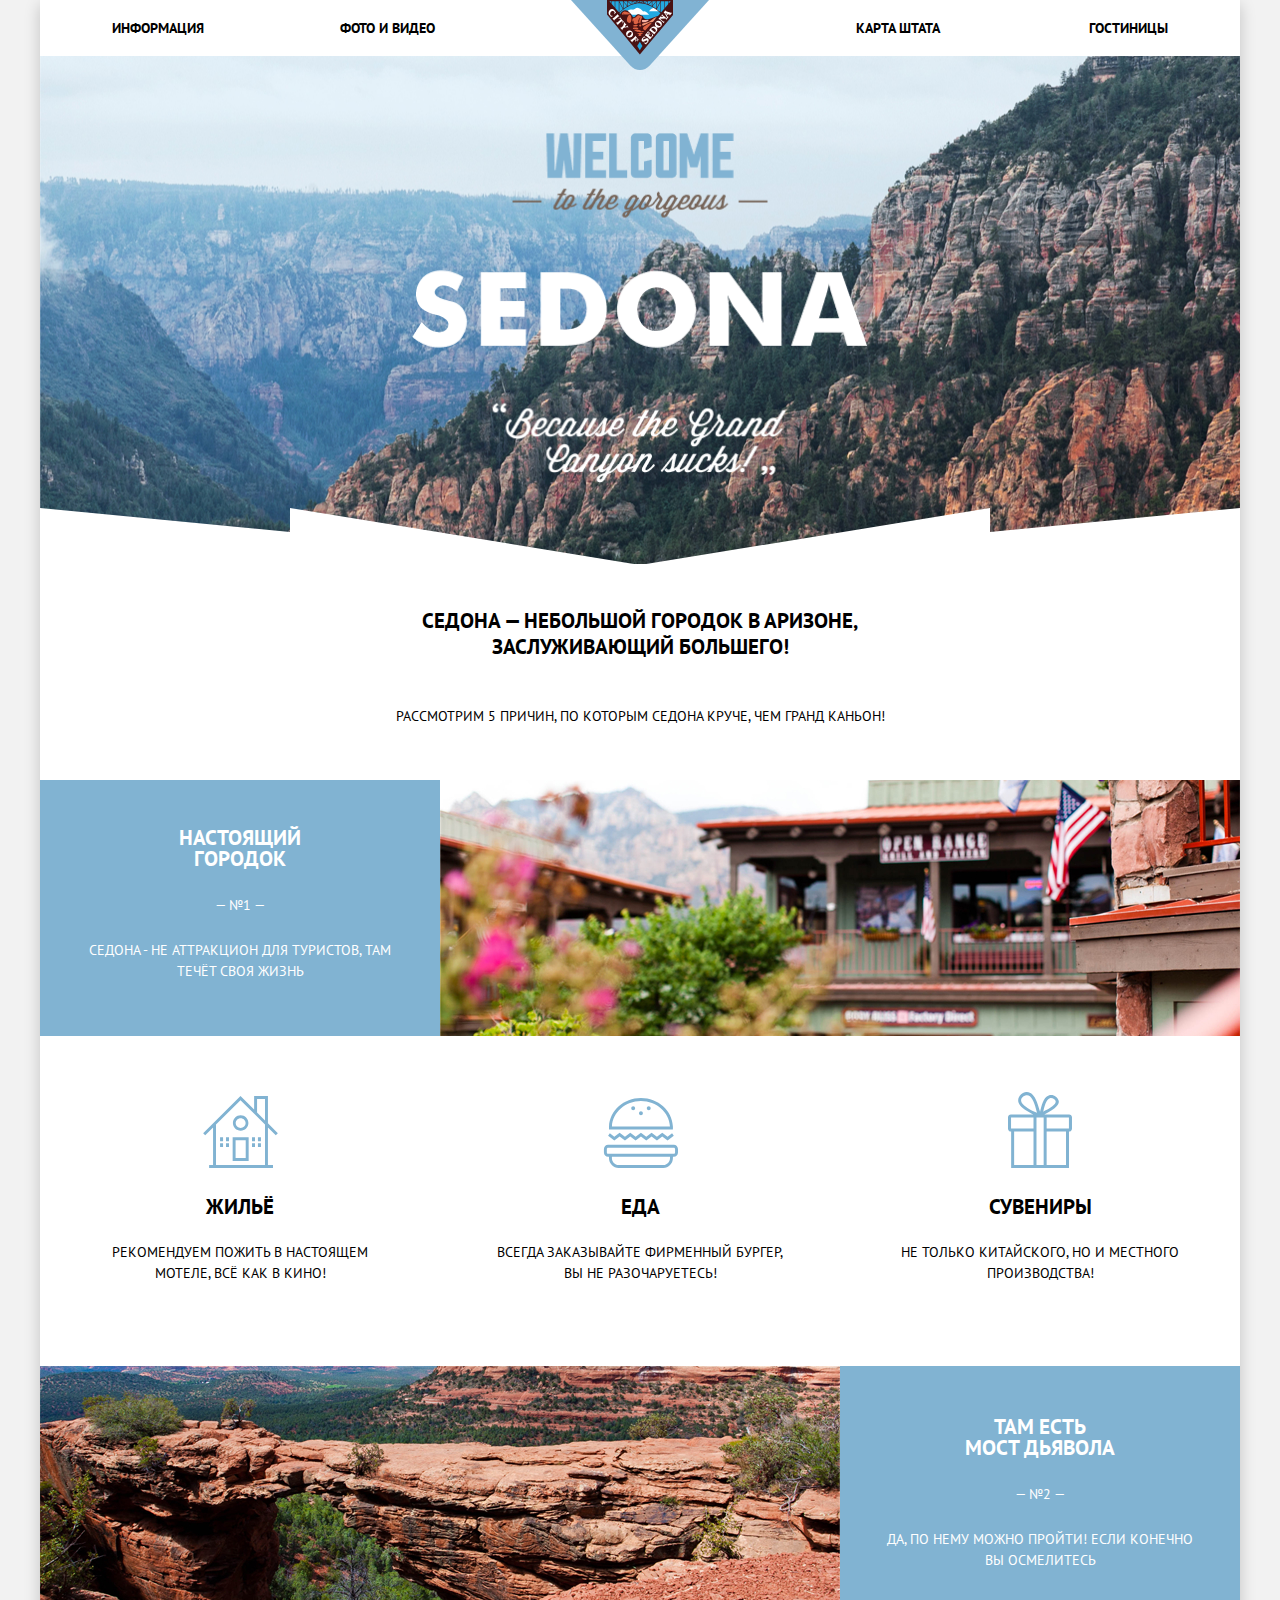
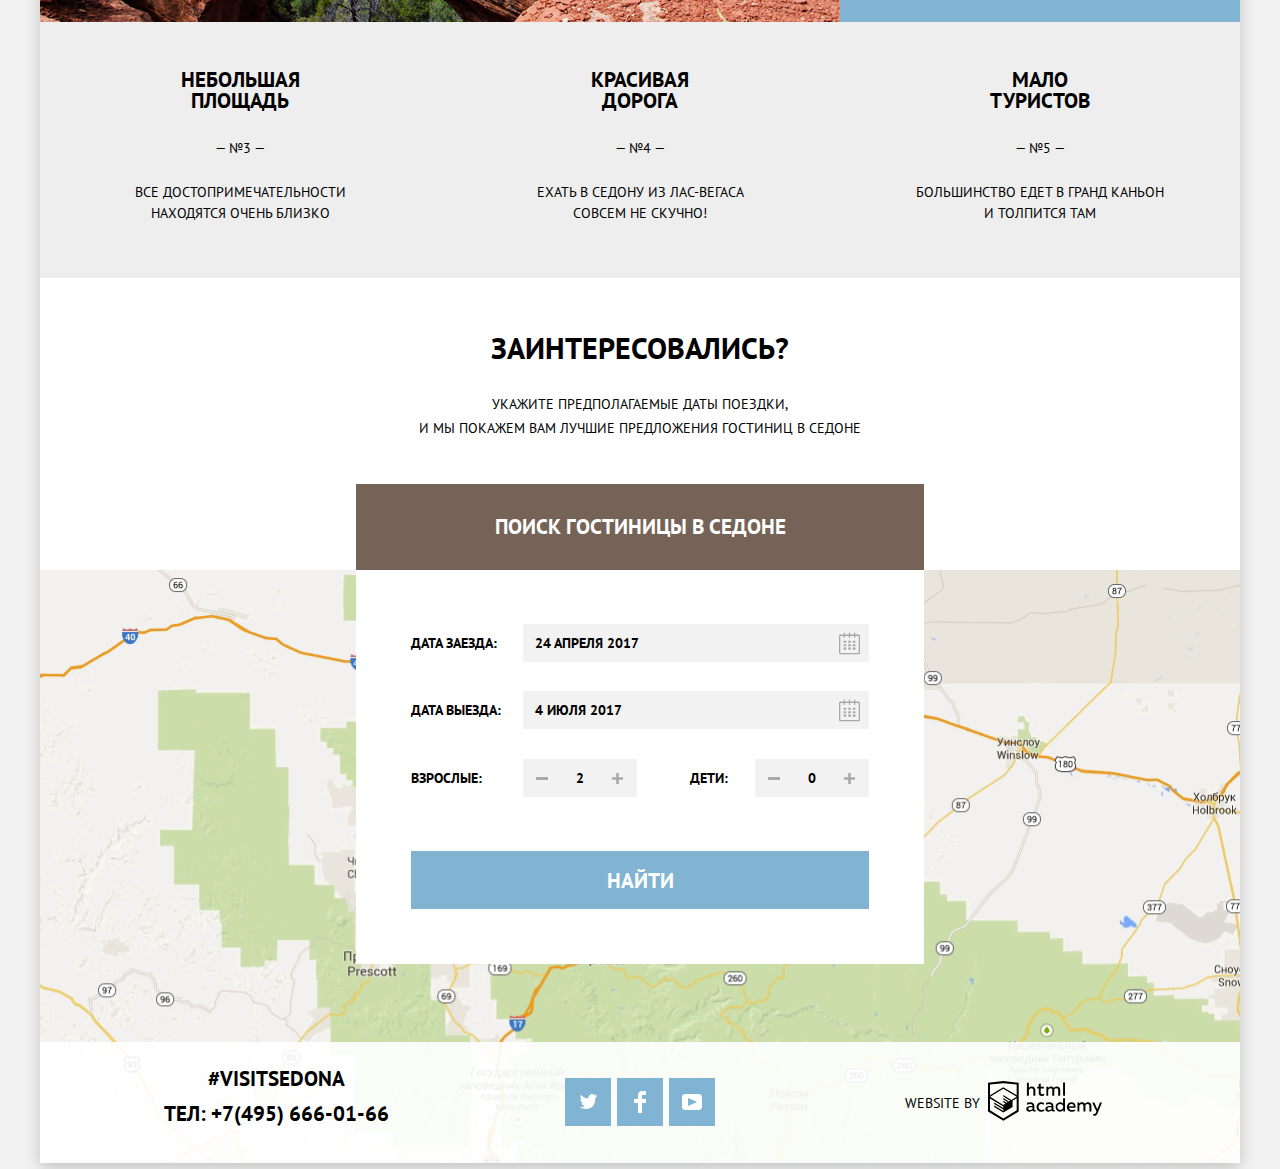
==== commit 89fa0c0e: "правки 07.11." ====
--- a/index.html
+++ b/index.html
@@ -34,7 +34,7 @@
       <main class="main">
         <section class="banner">
           <h1 class="visually-hidden">Городок Sedona</h1>
-          <img src="img/banner-phrase.png" class="banner-phrase" width="456" height="350" alt="Баннер-приветствие">
+          <img src="img/phrase-banner.png" class="banner-phrase" width="456" height="350" alt="Баннер-приветствие">
         </section>
 
         <section class="intro-to-features-section">
@@ -52,7 +52,7 @@
                   <span>— №1 —</span>
                   Седона - не аттракцион для туристов, там течёт своя жизнь</p>
               </div>
-              <img src="img/feature-background_1.jpg" class="photo-town-description" width="800" height="256" alt="улицы городка Седона">
+              <img src="img/feature-back-1.jpg" class="photo-town-description" width="800" height="256" alt="улицы городка Седона">
               <ul class="sub-feature-list">
                 <li class="sub-features-item feature-icon-house">
                   <h3>Жильё</h3>
@@ -69,7 +69,7 @@
               </ul>
             </li>
             <li class="main-features-item item-single">
-              <img src="img/feature-background_2.jpg" class="photo-devil-bridge" width="800" height="256" alt="каменная гора в форме моста">
+              <img src="img/feature-back-2.jpg" class="photo-devil-bridge" width="800" height="256" alt="каменная гора в форме моста">
               <div class="main-features-item__inner">
                 <h3>Там есть<br>мост дьявола</h3>
                 <p>
@@ -162,7 +162,7 @@
           </div>
         </section>
         <section class="search-map">
-          <iframe src="https://www.google.com/maps/embed?pb=!1m18!1m12!1m3!1d52385.180505982506!2d-111.8301580302629!3d34.854373381022825!2m3!1f0!2f0!3f0!3m2!1i1024!2i768!4f13.1!3m3!1m2!1s0x872da132f942b00d%3A0x5548c523fa6c8efd!2z0KHQtdC00L7QvdCwLCDQkNGA0LjQt9C-0L3QsCA4NjMzNiwg0KHQqNCQ!5e0!3m2!1sru!2sru!4v1604655554065!5m2!1sru!2sru" width="1200" height="593" frameborder="0" style="border:0;" allowfullscreen="" aria-hidden="false" tabindex="0">
+          <iframe src="https://www.google.com/maps/embed?pb=!1m18!1m12!1m3!1d52385.180505982506!2d-111.8301580302629!3d34.854373381022825!2m3!1f0!2f0!3f0!3m2!1i1024!2i768!4f13.1!3m3!1m2!1s0x872da132f942b00d%3A0x5548c523fa6c8efd!2z0KHQtdC00L7QvdCwLCDQkNGA0LjQt9C-0L3QsCA4NjMzNiwg0KHQqNCQ!5e0!3m2!1sru!2sru!4v1604655554065!5m2!1sru!2sru" width="1200" height="593" style="border:0;" allowfullscreen="" aria-hidden="false" tabindex="0">
           </iframe>
         </section>
       </main>
--- a/css/style.min.css
+++ b/css/style.min.css
@@ -1 +1 @@
-:root{--shadow: rgba(0, 1, 1, 0.2);--basic-white: #FFFFFF;--basic-white-alpha-03: rgba(255, 255, 255, 0.3);--basic-white-alpha-09: rgba(255, 255, 255, 0.9);--basic-black: #000000;--basic-black-alpha-03: rgba(0, 0, 0, 0.3);--red: #FF0000;--basic-grey: #ABABAB;--grey: #EEEEEE;--grey-extra: #BDBBBC;--grey-dark: #E5E5E5;--grey-dark-extra: #EBEBEB;--grey-light: #F2F2F2;--grey-light-extra: #A9A9A9;--blue: #81B3D2;--blue-dark: #669EC0;--blue-dark-extra: #5496BD;--brown: #766357;--brown-dark: #604E43;--brown-dark-extra: #503E33}*,::after,::before{box-sizing:border-box}body{font-family:"PT Sans",Arial,sans-serif;text-transform:uppercase;font-size:14px;line-height:21px;font-weight:400;color:var(--basic-black);background-color:var(--grey-light)}a{text-decoration:none}.footer-social,.site-navigation{list-style-type:none}img{max-width:100%;height:auto}.visually-hidden{position:absolute;width:1px;height:1px;margin:-1px;border:0;padding:0;white-space:nowrap;-webkit-clip-path:inset(100%);clip-path:inset(100%);clip:rect(0 0 0 0);overflow:hidden}.container{width:1200px;margin:0 auto;background-color:var(--basic-white)}.page,.page-body{height:100%}.page-body{min-height:100%}.shadow-wrapper{width:1200px;height:100%;margin:0 auto;display:grid;grid-template-rows:-webkit-min-content 1fr -webkit-min-content;grid-template-rows:min-content 1fr min-content;align-content:start;box-shadow:0 5px 15px var(--shadow)}.main-navigation{position:relative;padding:15px 0;font-size:14px;line-height:26px}.main-header-logo{position:absolute;z-index:1;left:50%;transform:translateX(-50%)}.site-navigation{display:grid;grid-template-columns:repeat(4,1fr);font-weight:700;margin:0;padding:0}.site-navigation li{justify-self:left}.site-navigation li:nth-child(4n+3),.site-navigation li:nth-child(4n+4){justify-self:right}.site-navigation li:nth-child(4n+1){padding-left:72px}.site-navigation li:nth-child(4n+4){padding-right:72px}.hotel-name a,.site-navigation a{color:var(--basic-black)}.copyright-button:hover svg,.hotel-name a:hover,.site-navigation a:hover{color:var(--blue)}.hotel-name a:active,.site-navigation a:active{color:var(--basic-black-alpha-03)}.site-navigation .active{color:var(--brown)}.banner{position:relative;background-image:url(../img/banner-background-photo.jpg);background-color:var(--brown-dark-extra);background-repeat:no-repeat;background-position:center;text-align:center;padding-top:77px;padding-bottom:75px;background-size:cover}.banner::after{content:"";width:100%;height:57px;position:absolute;background-image:url(../img/banner-mask.svg);bottom:-1px;left:0;z-index:2}.intro-to-features-section{background-color:var(--basic-white);padding-top:44px;padding-bottom:51px;text-align:center}.intro-slogan{margin:0 0 43px;font-size:21px;line-height:26px;text-align:center}.intro-text{margin:0;font-weight:400;line-height:26px}.features{text-align:center}.main-features-list,.sub-feature-list{margin:0;padding:0;list-style:none}.main-features-list{display:grid;grid-template-columns:repeat(3,1fr)}.main-features-item{grid-column:1/-1;color:var(--basic-white)}.main-features-item h3{font-size:21px}.main-features-item:nth-of-type(3){grid-column:1/2;background-color:var(--grey);color:var(--basic-black);margin:0}.main-features-item:nth-of-type(4),.main-features-item:nth-of-type(5){grid-column:2/3;background-color:var(--grey);color:var(--basic-black);margin:0}.main-features-item:nth-of-type(5){grid-column:3/4}.item-with-subfeatures{display:grid;grid-template-columns:400px 1fr 1fr;margin:0;padding:0}.main-features-item__inner{padding:47px 40px 52px;background-color:var(--blue)}.main-features-item__inner h3,.sub-features-item h3{font-size:21px;display:block;margin:0 0 26px}.main-features-item__inner p{display:block;margin:0}.main-features-item__inner span{display:block;margin-bottom:24px}.photo-town-description{grid-column:2/-1}.sub-feature-list{grid-column-start:1;grid-column-end:-1;grid-row-start:2;grid-row-end:3;display:grid;grid-template-columns:1fr 1fr 1fr}.sub-features-item{padding:55px 56px 68px;background-color:var(--basic-white);color:var(--basic-black)}.sub-features-item h3::before{content:"";display:block;background-size:contain;background-repeat:no-repeat;background-position:center bottom;margin:0 auto 28px;width:75px;height:77px}.feature-icon-house h3::before{background-image:url(../img/feature-icon-1.svg)}.feature-icon-burger h3::before{background-image:url(../img/feature-icon-2.svg)}.feature-icon-present h3::before{background-image:url(../img/feature-icon-3.svg)}.sub-features-item h3{margin:0 0 25px}.item-single{display:grid;grid-template-columns:800px 1fr;margin:0;padding:0}.feature-background-2{background-image:url(../img/feature_background_2.jpg);background-repeat:no-repeat;width:800px;height:256px}.item-single .main-features-item__inner{grid-column:-2/-1;padding-top:50px;padding-bottom:51px}.main-features-item:nth-of-type(3),.main-features-item:nth-of-type(4),.main-features-item:nth-of-type(5){padding:47px 69px 54px}.main-features-item:nth-of-type(3) h3,.main-features-item:nth-of-type(4) h3,.main-features-item:nth-of-type(5) h3{margin:0 0 27px;padding:0}.main-features-item:nth-of-type(3) span,.main-features-item:nth-of-type(4) span,.main-features-item:nth-of-type(5) span{display:block;margin-bottom:23px}.main-features-item:nth-of-type(3) p,.main-features-item:nth-of-type(4) p,.main-features-item:nth-of-type(5) p{margin:0;padding:0}.search{text-align:center;padding-top:58px;background-color:var(--basic-white)}.search span{display:block;font-weight:700;font-size:30px;line-height:24px;margin-bottom:32px}.search>p{line-height:24px;margin:0 0 44px}.search-open-button{width:568px;display:inline-block;padding:30px;font-size:21px;line-height:26px;background-color:var(--brown);color:var(--basic-white);font-weight:700}.search-open-button:hover{background-color:var(--brown-dark)}.search-open-button:active{background-color:var(--brown-dark-extra);color:var(--basic-white-alpha-03)}.search-wrapper{position:absolute;left:50%;transform:translateX(-50%);display:block;width:568px;margin:0 auto;padding:54px 55px 55px;background-color:var(--basic-white)}.search-form{display:flex;flex-direction:column;font-weight:700;line-height:26px}.search-form-item{position:relative;display:flex;align-items:center;justify-content:space-between;margin:0 0 29px}.search-form-item:nth-child(2){margin-bottom:30px}.search-form-item:last-of-type{margin-bottom:54px}.date-input{width:346px;margin:0;border:0;background-color:var(--grey-light);padding:6px 37px 6px 12px}.amount-input::-webkit-input-placeholder,.date-input::-webkit-input-placeholder{color:var(--basic-black);opacity:1;font-weight:700;line-height:26px;text-transform:uppercase}.amount-input::-moz-placeholder,.date-input::-moz-placeholder{color:var(--basic-black);opacity:1;font-weight:700;line-height:26px;text-transform:uppercase}.amount-input,.amount-input::placeholder,.date-input,.date-input::placeholder{color:var(--basic-black);opacity:1;font-weight:700;line-height:26px;text-transform:uppercase}.calendar-icon{display:flex;padding:0;background-color:transparent;position:absolute;border:0;right:9px;top:50%;transform:translateY(-50%);cursor:pointer}.adult-amount,.children-amount{position:relative;display:flex;align-items:center;justify-content:space-between;width:226px;margin:0 53px 0 0}.children-amount{width:179px;margin:0}.amount-input{width:114px;border:0;background-color:var(--grey-light);padding:6px 37px;text-align:center}.amount-button{display:flex;align-items:center;justify-content:center;height:20px;width:20px;padding:0;background-color:transparent;position:absolute;border:0;top:50%;transform:translateY(-50%);cursor:pointer}.button-minus{right:85px}.button-plus{right:10px}.search-form-item:last-child{margin-bottom:54px}.amount-input:hover,.date-input:hover{background-color:var(--grey-dark-extra)}.amount-input:focus,.date-input:focus{box-sizing:border-box;background-color:transparent;outline:2px solid var(--grey-dark);outline-offset:-2px}.amount-button,.calendar-icon{color:var(--grey-light-extra)}.amount-button:hover,.calendar-icon:hover{color:var(--basic-black)}.amount-button:active,.amount-button:focus,.calendar-icon:active,.calendar-icon:focus{outline:0;color:var(--blue)}.button-find{width:458px;font-size:21px;line-height:26px;text-transform:uppercase;background-color:var(--blue);color:var(--basic-white);font-weight:700;border:0;padding:17px 0 15px;cursor:pointer}.button-find:active,.button-find:hover{background-color:var(--blue-dark)}.button-find:active{color:var(--basic-white-alpha-03)}.search-map{background-image:url(../img/search-menu-map.png);background-color:var(--grey);background-size:cover;background-repeat:no-repeat;height:593px;text-align:center}.main-footer{z-index:1;display:grid;grid-template-columns:1fr 1fr 1fr;align-items:center;margin-top:-121px;padding-top:23px;padding-bottom:36px;color:var(--basic-black);background-color:var(--basic-white-alpha-09)}.inner-footer{margin-top:0}.main-footer a{color:var(--basic-black);font-weight:700}.footer-contacts{margin:0;padding-left:72px;text-align:center}.footer-contacts p{display:block;margin:0;font-size:21px;font-weight:700}.footer-contacts p:first-child{margin-bottom:14px}.footer-social{display:flex;justify-content:space-between;margin:0;padding:11px 0 0;justify-self:center;width:150px}.footer-social .social-button{color:var(--basic-white);display:flex;align-items:center;justify-content:center;background-color:var(--blue);background-repeat:no-repeat;background-position:center;width:46px;height:48px}.social-button:hover{background-color:var(--blue-dark)}.social-button:active{color:var(--basic-white-alpha-03);background-color:var(--blue-dark-extra)}.footer-copyright{display:inline-flex;max-width:300px;justify-self:center;padding-top:9px;padding-right:73px}.copyright-button{display:flex;flex-wrap:wrap;align-items:center}.copyright-button p{margin:5px 8px 0 0}.footer-contacts a:focus,.footer-contacts a:hover{text-decoration:none}.footer-copyright .copyright-button{font-weight:400}.copyright-button:active svg{color:var(--grey-extra)}.filters{color:var(--basic-white);background-color:var(--brown);background-image:url(../img/inner-page-background.jpg);background-repeat:no-repeat;background-size:cover}.filter{display:flex;padding:27px 72px 32px;justify-content:flex-start}.filter fieldset{margin:0;border:0;width:255px;padding:0 15px 0 0}.filter fieldset:nth-child(2n){margin-right:228px}.filter fieldset:nth-child(3n){width:317px;padding-right:0}.filter legend{font-weight:700;font-size:16px;line-height:21px;margin-bottom:24px}.filter ul{margin:0;padding:0;font-size:14px;line-height:21px;list-style:none}.filter-option{display:flex;align-items:center;font-weight:400;margin-bottom:25px}.filter-option:last-child{margin-bottom:0}.filter-option label{cursor:pointer;position:relative;display:block;padding-left:40px;-webkit-user-select:none;-moz-user-select:none;user-select:none}.filter-option label:hover{color:var(--grey-dark)}.filter-input-checkbox+label::before{content:"";display:inline-block;position:absolute;width:23px;height:23px;left:0;background-image:url(../img/checkbox-off.svg);background-repeat:no-repeat;background-position:left,center}.filter-input-checkbox:checked+label::before{content:"";display:inline-block;position:absolute;width:27px;height:23px;left:0;background-image:url(../img/checkbox-on.svg);background-position:left,center;background-repeat:no-repeat}.filter-input-checkbox:disabled+label{color:var(--grey-light-extra)}.filter-input-checkbox:disabled+label::before{background-image:url(../img/checkbox-off-disabled.svg)}.filter-input-checkbox:checked:disabled+label::before{background-image:url(../img/checkbox-on-disabled.svg)}.filter-input-checkbox:focus+label::before{outline:2px solid var(--blue)}.filter-item{margin:0;padding:0}.filter-item legend{margin-bottom:10px}.range-filter{display:flex;flex-direction:column;align-items:center;width:317px}.price-controls{position:relative;display:flex;width:inherit;justify-content:space-between;border:2px solid var(--basic-white);box-sizing:border-box;border-radius:2px}.price-controls label{text-transform:uppercase;width:50%;padding-top:5px;padding-bottom:6px;padding-left:65px}.price-controls .max-price{padding-left:55px}.price-controls input{padding-left:0;font-family:inherit;font-size:inherit;width:68px;text-align:left;color:var(--basic-white);border:0;border-radius:5px;background:0 0}.price-controls::before{content:"";position:absolute;width:2px;height:22px;background-color:var(--basic-white);left:50%;top:50%;transform:translate(-50%,-50%)}.range-controls{width:inherit;position:relative;padding-right:0;padding-left:5px;padding-top:20px;margin-bottom:13px;height:42px;background-color:transparent;border-radius:5px}.range-controls .scale{height:2px;background-color:var(--basic-white-alpha-03)}.range-controls .bar{width:248px;height:2px;background:var(--basic-white)}.range-controls .toggle{position:absolute;top:11px;left:1px;width:19px;height:19px;padding:0;border:8px solid var(--basic-white);background-color:var(--basic-grey);border-radius:50%;box-shadow:0 2px 0 0 var(--basic-grey)}.toggle:hover{transform:scale(1.2)}.filter-button.button:focus,.toggle:focus{outline:2px solid var(--blue)}.range-controls .toggle-max{left:253px}.filter-button{color:var(--basic-white);text-transform:uppercase;line-height:21px;font-size:14px;padding:5px 34px 6px;margin-left:-10px;background-color:transparent;border:2px solid var(--basic-white);box-sizing:border-box;border-radius:2px}.filter-button:hover{color:var(--basic-black);background-color:var(--basic-white)}.sort-block{display:flex;padding:30px 73px}.sort-block ul{margin:0;padding:0;list-style:none}.search-result-amount{margin-right:46px;font-size:21px;line-height:26px;font-weight:700}.sort-block span:nth-of-type(2){padding-top:1px;margin-right:40px;font-size:12px;line-height:18px}.sort-block .sort{padding-top:2px;min-width:239px;display:flex;justify-content:space-between;margin-right:auto}.sort{display:flex;list-style:none;font-size:12px;line-height:18px}.sort-block .sort-by-order{display:flex;min-width:34px;justify-content:space-between;padding-top:5px}.sort a{color:var(--basic-black-alpha-03);border-bottom:1px dotted var(--blue)}.sort .active,.sort a:hover{color:var(--blue)}.sort a:active{color:var(--basic-black);border-bottom:none}.sort .active{border-bottom:1px dotted transparent}.sort-by-order a,.sort-by-order a:link{color:var(--basic-black-alpha-03)}.sort-by-order a:hover{color:var(--basic-black)}.sort-by-order .active-arrow,.sort-by-order a:active{color:var(--blue)}.catalog-list{list-style:none;margin:0;padding:0}.catalog-item:first-child{border-top:1px solid var(--grey-dark)}.catalog-item{background-color:var(--basic-white);display:grid;grid-template-columns:135px 1fr 155px;margin:0;padding:28px 71px 30px 73px;border-bottom:1px solid var(--grey-dark)}.catalog-item img{padding-top:2px}.item-info{padding:0 29px;display:grid;grid-template-columns:110px 142px;grid-column-gap:6px;align-items:start}.item-info h3{margin:0 0 9px;grid-column:1/3;grid-row:1/2}.hotel-name{font-size:21px;line-height:20px}.catalog-category{margin-bottom:15px}.item-info-detail{background-color:var(--blue);color:var(--basic-white);font-weight:700;padding:5px}.item-info .item-booking,.item-info .item-info-detail,.item-info span{display:block}.item-info .item-booking,.item-info .item-info-detail{text-align:center;padding:3px 16px}.rating{position:relative;display:flex;flex-direction:column;justify-content:flex-end;align-items:flex-end}.rating::before{position:absolute;top:0;right:0;content:"";width:91px;height:17px;background-image:url(../img/star.svg);background-position:right,center;background-repeat:space;margin-bottom:47px}.star-three::before{width:66px}.star-two::before{width:42px}.rating span{display:inline-flex;margin:0 1px 0 0;padding:3px 13px 3px 14px;background-color:var(--grey-light);background-size:cover}.item-info-detail:active,.item-info-detail:hover{background-color:var(--blue-dark)}.item-info-detail:active{color:var(--basic-white-alpha-03)}.item-booking{background-color:var(--brown);color:var(--basic-white);font-weight:700;padding:5px}.item-booking:active,.item-booking:hover{background-color:var(--brown-dark)}.item-booking:active{color:var(--basic-white-alpha-03)}
+:root{--shadow: rgba(0, 1, 1, 0.2);--basic-white: #FFFFFF;--basic-white-alpha-03: rgba(255, 255, 255, 0.3);--basic-white-alpha-09: rgba(255, 255, 255, 0.9);--basic-black: #000000;--basic-black-alpha-03: rgba(0, 0, 0, 0.3);--red: #FF0000;--basic-grey: #ABABAB;--grey: #EEEEEE;--grey-extra: #BDBBBC;--grey-dark: #E5E5E5;--grey-dark-extra: #EBEBEB;--grey-light: #F2F2F2;--grey-light-extra: #A9A9A9;--blue: #81B3D2;--blue-dark: #669EC0;--blue-dark-extra: #5496BD;--brown: #766357;--brown-dark: #604E43;--brown-dark-extra: #503E33}*,::after,::before{box-sizing:border-box}body{font-family:"PT Sans",Arial,sans-serif;text-transform:uppercase;font-size:14px;line-height:21px;font-weight:400;color:var(--basic-black);background-color:var(--grey-light)}a{text-decoration:none}.footer-social,.site-navigation{list-style-type:none}img{max-width:100%;height:auto}.visually-hidden{position:absolute;width:1px;height:1px;margin:-1px;border:0;padding:0;white-space:nowrap;-webkit-clip-path:inset(100%);clip-path:inset(100%);clip:rect(0 0 0 0);overflow:hidden}.container{width:1200px;margin:0 auto;background-color:var(--basic-white)}.page{height:100%}.page-body{min-height:100%}.shadow-wrapper{width:1200px;height:100%;margin:0 auto;display:grid;grid-template-rows:-webkit-min-content 1fr -webkit-min-content;grid-template-rows:min-content 1fr min-content;align-content:start;box-shadow:0 5px 15px var(--shadow)}.main-navigation{position:relative;padding:15px 0;font-size:14px;line-height:26px}.main-header-logo{position:absolute;z-index:1;left:50%;transform:translateX(-50%)}.site-navigation{display:grid;grid-template-columns:repeat(4,1fr);font-weight:700;margin:0;padding:0}.site-navigation li{justify-self:left}.site-navigation li:nth-child(4n+3),.site-navigation li:nth-child(4n+4){justify-self:right}.site-navigation li:nth-child(4n+1){padding-left:72px}.site-navigation li:nth-child(4n+4){padding-right:72px}.hotel-name a,.site-navigation a{color:var(--basic-black)}.copyright-button:hover svg,.hotel-name a:hover,.site-navigation a:hover{color:var(--blue)}.hotel-name a:active,.site-navigation a:active{color:var(--basic-black-alpha-03)}.site-navigation .active{color:var(--brown)}.banner{position:relative;background-image:url(../img/background-banner.jpg);background-color:var(--brown-dark-extra);background-repeat:no-repeat;background-position:center;text-align:center;padding-top:77px;padding-bottom:75px;background-size:cover}.banner::after{content:"";width:100%;height:57px;position:absolute;background-image:url(../img/mask-banner.svg);bottom:-1px;left:0;z-index:2}.intro-to-features-section{background-color:var(--basic-white);padding-top:44px;padding-bottom:51px;text-align:center}.intro-slogan{margin:0 0 43px;font-size:21px;line-height:26px;text-align:center}.intro-text{margin:0;font-weight:400;line-height:26px}.features{text-align:center}.main-features-list,.sub-feature-list{margin:0;padding:0;list-style:none}.main-features-list{display:grid;grid-template-columns:repeat(3,1fr)}.main-features-item{grid-column:1/-1;color:var(--basic-white)}.main-features-item h3{font-size:21px}.main-features-item:nth-of-type(3){grid-column:1/2;background-color:var(--grey);color:var(--basic-black);margin:0}.main-features-item:nth-of-type(4),.main-features-item:nth-of-type(5){grid-column:2/3;background-color:var(--grey);color:var(--basic-black);margin:0}.main-features-item:nth-of-type(5){grid-column:3/4}.item-with-subfeatures{display:grid;grid-template-columns:400px 1fr 1fr;margin:0;padding:0}.main-features-item__inner{padding:47px 40px 52px;background-color:var(--blue)}.main-features-item__inner h3,.sub-features-item h3{font-size:21px;display:block;margin:0 0 26px}.main-features-item__inner p{display:block;margin:0}.main-features-item__inner span{display:block;margin-bottom:24px}.photo-town-description{grid-column:2/-1}.sub-feature-list{grid-column-start:1;grid-column-end:-1;grid-row-start:2;grid-row-end:3;display:grid;grid-template-columns:1fr 1fr 1fr}.sub-features-item{padding:55px 56px 68px;background-color:var(--basic-white);color:var(--basic-black)}.sub-features-item h3::before{content:"";display:block;background-size:contain;background-repeat:no-repeat;background-position:center bottom;margin:0 auto 28px;width:75px;height:77px}.feature-icon-house h3::before{background-image:url(../img/feature-1-icon.svg)}.feature-icon-burger h3::before{background-image:url(../img/feature-2-icon.svg)}.feature-icon-present h3::before{background-image:url(../img/feature-3-icon.svg)}.sub-features-item h3{margin:0 0 25px}.item-single{display:grid;grid-template-columns:800px 1fr;margin:0;padding:0}.feature-background-2{background-image:url(../img/feature_back-2.jpg);background-repeat:no-repeat;width:800px;height:256px}.item-single .main-features-item__inner{grid-column:-2/-1;padding-top:50px;padding-bottom:51px}.main-features-item:nth-of-type(3),.main-features-item:nth-of-type(4),.main-features-item:nth-of-type(5){padding:47px 69px 54px}.main-features-item:nth-of-type(3) h3,.main-features-item:nth-of-type(4) h3,.main-features-item:nth-of-type(5) h3{margin:0 0 27px;padding:0}.main-features-item:nth-of-type(3) span,.main-features-item:nth-of-type(4) span,.main-features-item:nth-of-type(5) span{display:block;margin-bottom:23px}.main-features-item:nth-of-type(3) p,.main-features-item:nth-of-type(4) p,.main-features-item:nth-of-type(5) p{margin:0;padding:0}.search{text-align:center;padding-top:58px;background-color:var(--basic-white)}.search span{display:block;font-weight:700;font-size:30px;line-height:24px;margin-bottom:32px}.search>p{line-height:24px;margin:0 0 44px}.search-open-button{width:568px;display:inline-block;vertical-align:middle;padding:30px;font-size:21px;line-height:26px;background-color:var(--brown);color:var(--basic-white);font-weight:700}.search-open-button:hover{background-color:var(--brown-dark)}.search-open-button:active{background-color:var(--brown-dark-extra);color:var(--basic-white-alpha-03)}.search-wrapper{position:absolute;left:50%;transform:translateX(-50%);display:block;width:568px;margin:0 auto;padding:54px 55px 55px;background-color:var(--basic-white)}.search-form{display:flex;flex-direction:column;font-weight:700;line-height:26px}.search-form-item{position:relative;display:flex;align-items:center;justify-content:space-between;margin:0 0 29px}.search-form-item:nth-child(2){margin-bottom:30px}.search-form-item:last-of-type{margin-bottom:54px}.date-input{width:346px;margin:0;border:0;background-color:var(--grey-light);padding:6px 37px 6px 12px}.amount-input::-webkit-input-placeholder,.date-input::-webkit-input-placeholder{color:var(--basic-black);opacity:1;font-weight:700;line-height:26px;text-transform:uppercase}.amount-input::-moz-placeholder,.date-input::-moz-placeholder{color:var(--basic-black);opacity:1;font-weight:700;line-height:26px;text-transform:uppercase}.amount-input,.amount-input::placeholder,.date-input,.date-input::placeholder{color:var(--basic-black);opacity:1;font-weight:700;line-height:26px;text-transform:uppercase}.calendar-icon{display:flex;padding:0;background-color:transparent;position:absolute;border:0;right:9px;top:50%;transform:translateY(-50%);cursor:pointer}.adult-amount,.children-amount{position:relative;display:flex;align-items:center;justify-content:space-between;width:226px;margin:0 53px 0 0}.children-amount{width:179px;margin:0}.amount-input{width:114px;border:0;background-color:var(--grey-light);padding:6px 37px;text-align:center}.amount-button{display:flex;align-items:center;justify-content:center;height:20px;width:20px;padding:0;background-color:transparent;position:absolute;border:0;top:50%;transform:translateY(-50%);cursor:pointer}.button-minus{right:85px}.button-plus{right:10px}.search-form-item:last-child{margin-bottom:54px}.amount-input:hover,.date-input:hover{background-color:var(--grey-dark-extra)}.amount-input:focus,.date-input:focus{box-sizing:border-box;background-color:transparent;outline:2px solid var(--grey-dark);outline-offset:-2px}.amount-button,.calendar-icon{color:var(--grey-light-extra)}.amount-button:hover,.calendar-icon:hover{color:var(--basic-black)}.amount-button:active,.amount-button:focus,.calendar-icon:active,.calendar-icon:focus{outline:0;color:var(--blue)}.button-find{width:458px;font-size:21px;line-height:26px;text-transform:uppercase;background-color:var(--blue);color:var(--basic-white);font-weight:700;border:0;padding:17px 0 15px;cursor:pointer}.button-find:active,.button-find:hover{background-color:var(--blue-dark)}.button-find:active{color:var(--basic-white-alpha-03)}.search-map{background-image:url(../img/search-menu-map.png);background-color:var(--grey);background-size:cover;background-repeat:no-repeat;height:593px;text-align:center}.main-footer{z-index:1;display:grid;grid-template-columns:1fr 1fr 1fr;align-items:center;margin-top:-121px;padding-top:23px;padding-bottom:36px;color:var(--basic-black);background-color:var(--basic-white-alpha-09)}.inner-footer{margin-top:0}.main-footer a{color:var(--basic-black);font-weight:700}.footer-contacts{margin:0;padding-left:72px;text-align:center}.footer-contacts p{display:block;margin:0;font-size:21px;font-weight:700}.footer-contacts p:first-child{margin-bottom:14px}.footer-social{display:flex;justify-content:space-between;margin:0;padding:11px 0 0;justify-self:center;width:150px}.footer-social .social-button{color:var(--basic-white);display:flex;align-items:center;justify-content:center;background-color:var(--blue);background-repeat:no-repeat;background-position:center;width:46px;height:48px}.social-button:hover{background-color:var(--blue-dark)}.social-button:active{color:var(--basic-white-alpha-03);background-color:var(--blue-dark-extra)}.footer-copyright{display:inline-flex;max-width:300px;justify-self:center;padding-top:9px;padding-right:73px}.copyright-button{display:flex;flex-wrap:wrap;align-items:center}.copyright-button p{margin:5px 8px 0 0}.footer-contacts a:focus,.footer-contacts a:hover{text-decoration:none}.footer-copyright .copyright-button{font-weight:400}.copyright-button:active svg{color:var(--grey-extra)}.filters{color:var(--basic-white);background-color:var(--brown);background-image:url(../img/inner-page-back.jpg);background-repeat:no-repeat;background-size:cover}.filter{display:flex;padding:27px 72px 32px;justify-content:flex-start}.filter fieldset{margin:0;border:0;width:255px;padding:0 15px 0 0}.filter fieldset:nth-child(2n){margin-right:228px}.filter fieldset:nth-child(3n){width:317px;padding-right:0}.filter legend{font-weight:700;font-size:16px;line-height:21px;margin-bottom:24px}.filter ul{margin:0;padding:0;font-size:14px;line-height:21px;list-style:none}.filter-option{display:flex;align-items:center;font-weight:400;margin-bottom:25px}.filter-option:last-child{margin-bottom:0}.filter-option label{cursor:pointer;position:relative;display:block;padding-left:40px;-webkit-user-select:none;-moz-user-select:none;user-select:none}.filter-option label:hover{color:var(--grey-dark)}.filter-input-checkbox+label::before{content:"";position:absolute;width:23px;height:23px;left:0;background-image:url(../img/checkbox-status-off.svg);background-repeat:no-repeat;background-position:left,center}.filter-input-checkbox:checked+label::before{content:"";position:absolute;width:27px;height:23px;left:0;background-image:url(../img/checkbox-status-on.svg);background-position:left,center;background-repeat:no-repeat}.filter-input-checkbox:disabled+label{color:var(--grey-light-extra)}.filter-input-checkbox:disabled+label::before{background-image:url(../img/disabled-checkbox-off.svg)}.filter-input-checkbox:checked:disabled+label::before{background-image:url(../img/disabled-checkbox-on.svg)}.filter-input-checkbox:focus+label::before{outline:2px solid var(--blue)}.filter-item{margin:0;padding:0}.filter-item legend{margin-bottom:10px}.range-filter{display:flex;flex-direction:column;align-items:center;width:317px}.price-controls{position:relative;display:flex;width:inherit;justify-content:space-between;border:2px solid var(--basic-white);box-sizing:border-box;border-radius:2px}.price-controls label{text-transform:uppercase;width:50%;padding-top:5px;padding-bottom:6px;padding-left:65px}.price-controls .max-price{padding-left:55px}.price-controls input{padding-left:0;font-family:inherit;font-size:inherit;width:68px;text-align:left;color:var(--basic-white);border:0;border-radius:5px;background:0 0}.price-controls::before{content:"";position:absolute;width:2px;height:22px;background-color:var(--basic-white);left:50%;top:50%;transform:translate(-50%,-50%)}.range-controls{width:inherit;position:relative;padding-right:0;padding-left:5px;padding-top:20px;margin-bottom:13px;height:42px;background-color:transparent;border-radius:5px}.range-controls .scale{height:2px;background-color:var(--basic-white-alpha-03)}.range-controls .bar{width:248px;height:2px;background:var(--basic-white)}.range-controls .toggle{position:absolute;top:11px;left:1px;width:19px;height:19px;padding:0;border:8px solid var(--basic-white);background-color:var(--basic-grey);border-radius:50%;box-shadow:0 2px 0 0 var(--basic-grey)}.toggle:hover{transform:scale(1.2)}.filter-button.button:focus,.toggle:focus{outline:2px solid var(--blue)}.range-controls .toggle-max{left:253px}.filter-button{color:var(--basic-white);text-transform:uppercase;line-height:21px;font-size:14px;padding:5px 34px 6px;margin-left:-10px;background-color:transparent;border:2px solid var(--basic-white);box-sizing:border-box;border-radius:2px}.filter-button:hover{color:var(--basic-black);background-color:var(--basic-white)}.sort-block{display:flex;padding:30px 73px}.sort-block ul{margin:0;padding:0;list-style:none}.search-result-amount{margin-right:46px;font-size:21px;line-height:26px;font-weight:700}.sort-block span:nth-of-type(2){padding-top:1px;margin-right:40px;font-size:12px;line-height:18px}.sort-block .sort{padding-top:2px;min-width:239px;display:flex;justify-content:space-between;margin-right:auto}.sort{display:flex;list-style:none;font-size:12px;line-height:18px}.sort-block .sort-by-order{display:flex;min-width:34px;justify-content:space-between;padding-top:5px}.sort a{border-bottom:1px dotted var(--blue)}.sort a:hover{color:var(--blue)}.sort a:active{border-bottom:none}.sort .active{border-bottom:1px dotted transparent}.sort a,.sort-by-order a{color:var(--basic-black-alpha-03)}.sort a:active,.sort-by-order a:hover{color:var(--basic-black)}.sort .active,.sort-by-order .active-arrow,.sort-by-order a:active{color:var(--blue)}.catalog-list{list-style:none;margin:0;padding:0}.catalog-item:first-child{border-top:1px solid var(--grey-dark)}.catalog-item{background-color:var(--basic-white);display:grid;grid-template-columns:135px 1fr 155px;margin:0;padding:28px 71px 30px 73px;border-bottom:1px solid var(--grey-dark)}.catalog-item img{padding-top:2px}.item-info{padding:0 29px;display:grid;grid-template-columns:110px 142px;grid-column-gap:6px;align-items:start}.item-info h3{margin:0 0 9px;grid-column:1/3;grid-row:1/2}.hotel-name{font-size:21px;line-height:20px}.catalog-category{margin-bottom:15px}.item-info-detail{background-color:var(--blue);color:var(--basic-white);font-weight:700;padding:5px}.item-info .item-booking,.item-info .item-info-detail,.item-info span{display:block}.item-info .item-booking,.item-info .item-info-detail{text-align:center;padding:3px 16px}.rating{position:relative;display:flex;flex-direction:column;justify-content:flex-end;align-items:flex-end}.rating::before{position:absolute;top:0;right:0;content:"";width:91px;height:17px;background-image:url(../img/star.svg);background-position:right,center;background-repeat:space;margin-bottom:47px}.star-three::before{width:66px}.star-two::before{width:42px}.rating span{display:inline-flex;margin:0 1px 0 0;padding:3px 13px 3px 14px;background-color:var(--grey-light);background-size:cover}.item-info-detail:active,.item-info-detail:hover{background-color:var(--blue-dark)}.item-info-detail:active{color:var(--basic-white-alpha-03)}.item-booking{background-color:var(--brown);color:var(--basic-white);font-weight:700;padding:5px}.item-booking:active,.item-booking:hover{background-color:var(--brown-dark)}.item-booking:active{color:var(--basic-white-alpha-03)}
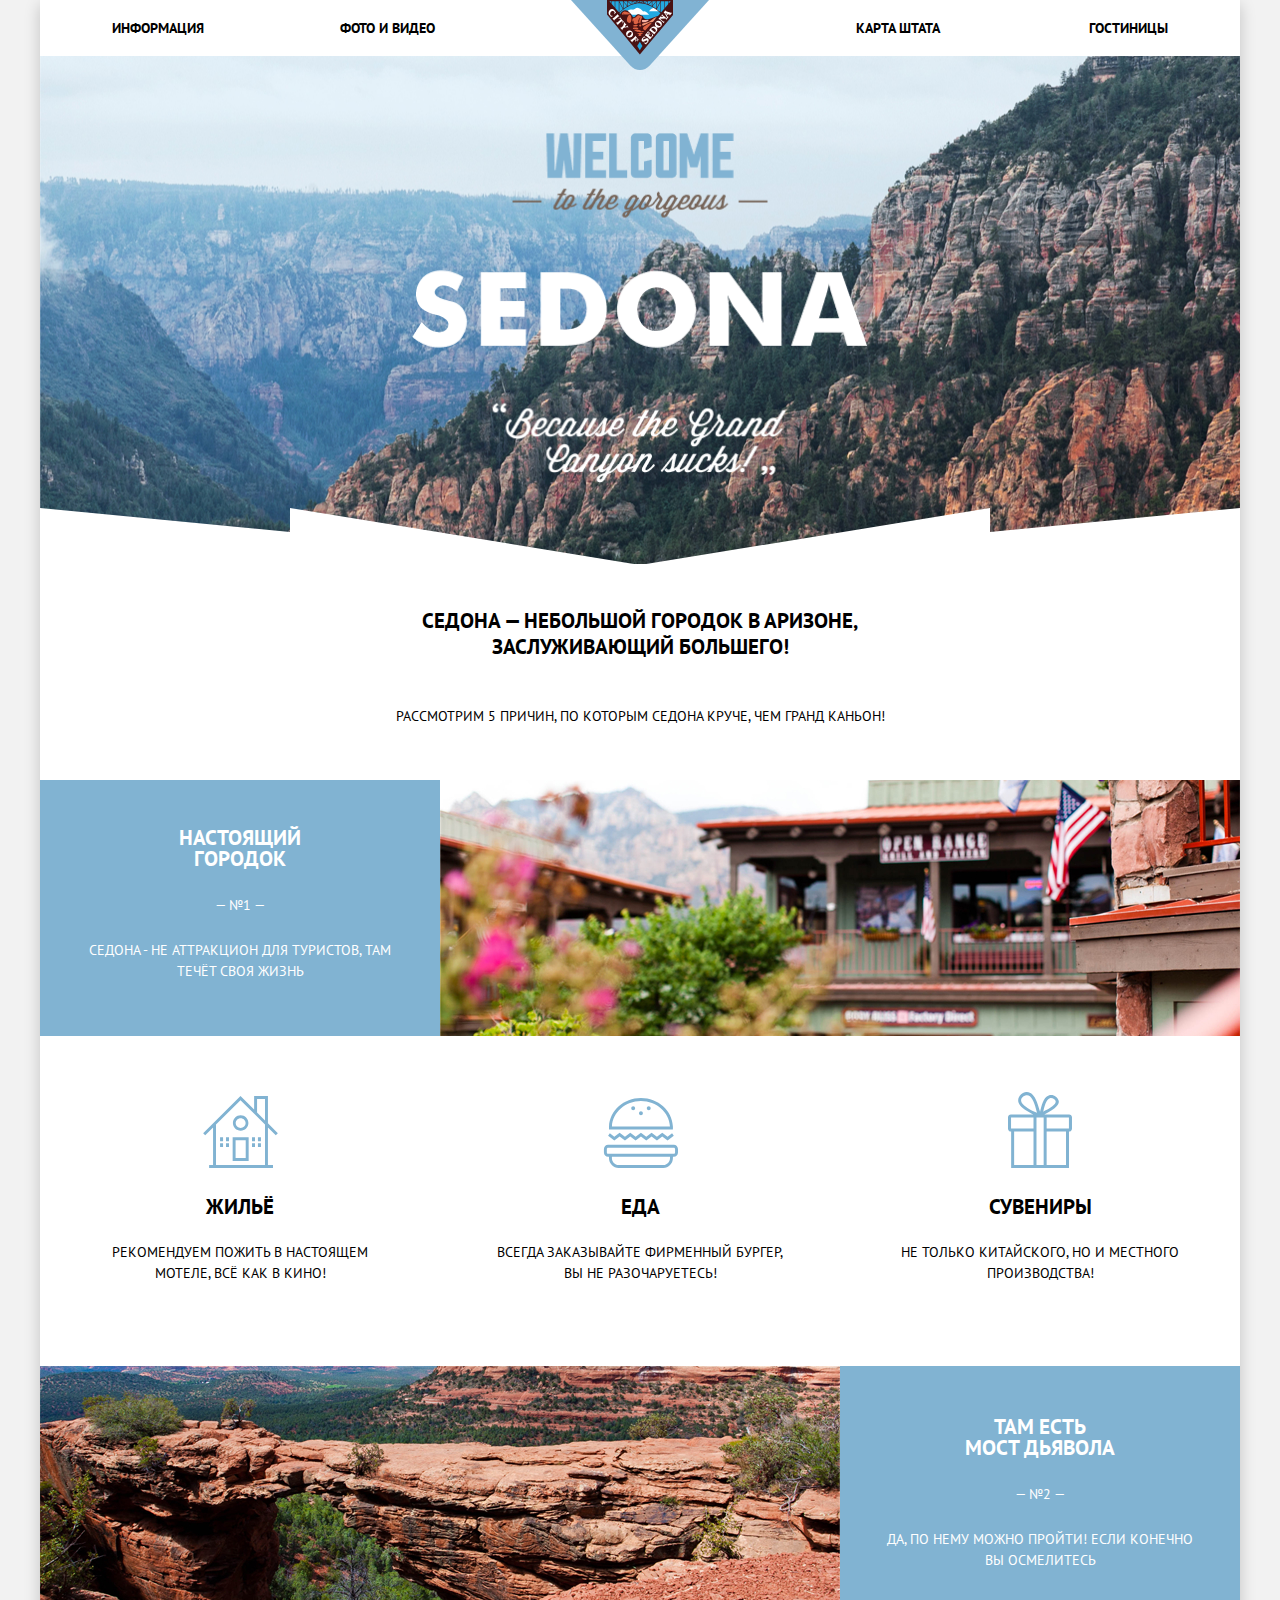
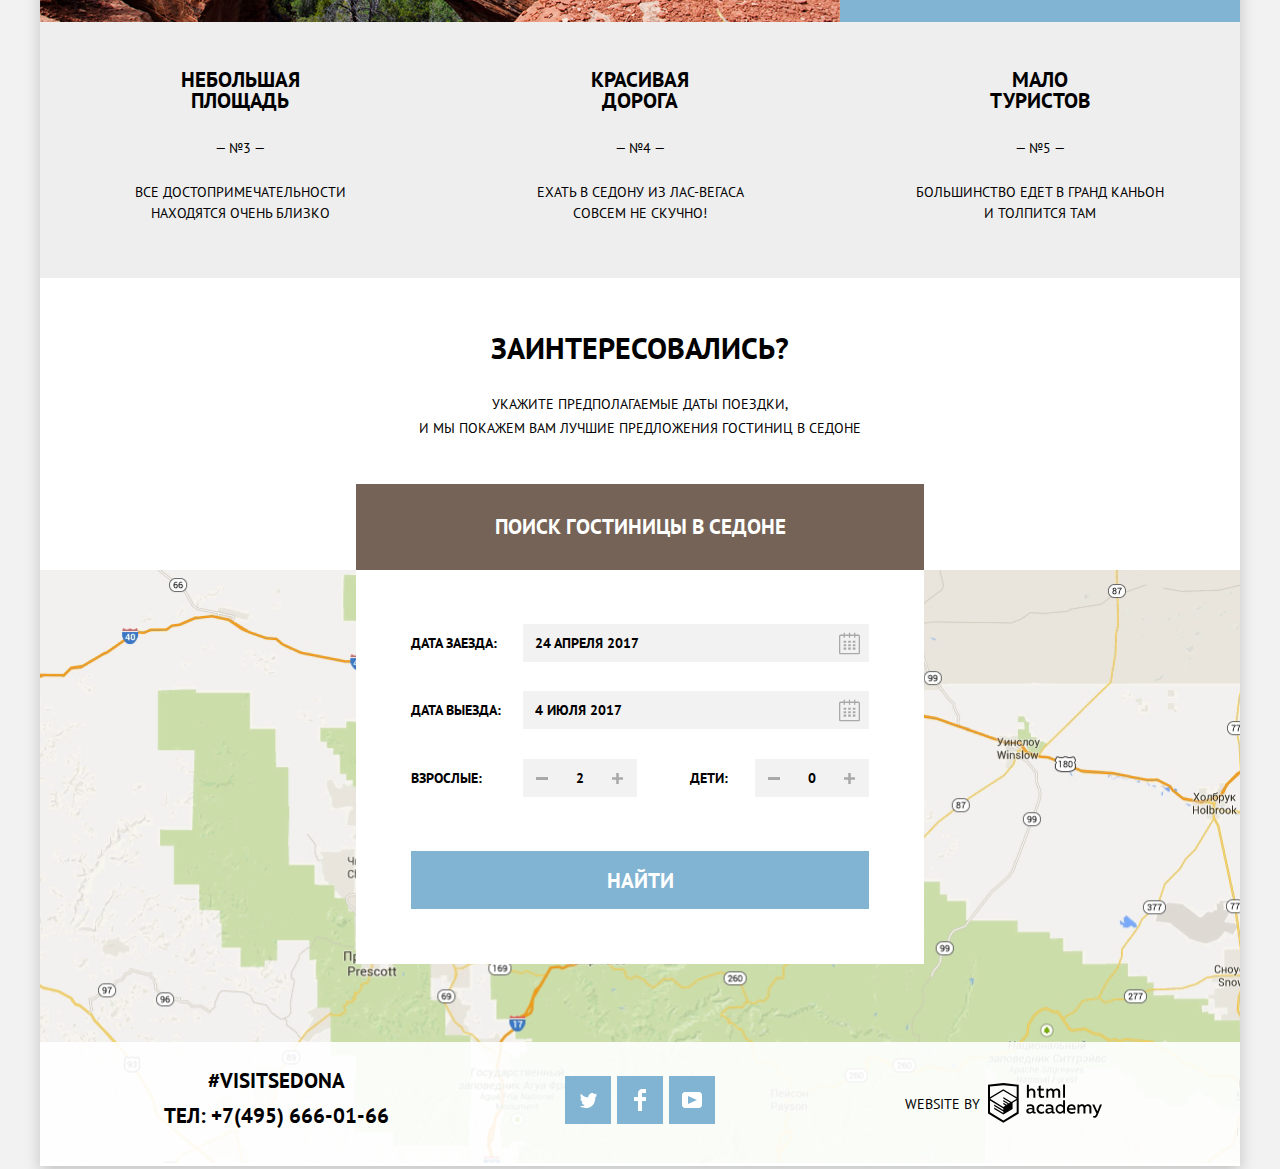
==== commit fa1369c6: "правки для защиты 1" ====
--- a/index.html
+++ b/index.html
@@ -10,7 +10,7 @@
   <body class="page-body">
     <div class="shadow-wrapper container">
       <header class="main-header">
-        <a href="index.html" class="main-header-logo">
+        <a href="#" class="main-header-logo">
           <img src="img/logo.svg" width="138" height="70" alt="Логотип City of Sedona">
         </a>
         <nav class="main-navigation">
--- a/css/style.min.css
+++ b/css/style.min.css
@@ -1 +1 @@
-:root{--shadow: rgba(0, 1, 1, 0.2);--basic-white: #FFFFFF;--basic-white-alpha-03: rgba(255, 255, 255, 0.3);--basic-white-alpha-09: rgba(255, 255, 255, 0.9);--basic-black: #000000;--basic-black-alpha-03: rgba(0, 0, 0, 0.3);--red: #FF0000;--basic-grey: #ABABAB;--grey: #EEEEEE;--grey-extra: #BDBBBC;--grey-dark: #E5E5E5;--grey-dark-extra: #EBEBEB;--grey-light: #F2F2F2;--grey-light-extra: #A9A9A9;--blue: #81B3D2;--blue-dark: #669EC0;--blue-dark-extra: #5496BD;--brown: #766357;--brown-dark: #604E43;--brown-dark-extra: #503E33}*,::after,::before{box-sizing:border-box}body{font-family:"PT Sans",Arial,sans-serif;text-transform:uppercase;font-size:14px;line-height:21px;font-weight:400;color:var(--basic-black);background-color:var(--grey-light)}a{text-decoration:none}.footer-social,.site-navigation{list-style-type:none}img{max-width:100%;height:auto}.visually-hidden{position:absolute;width:1px;height:1px;margin:-1px;border:0;padding:0;white-space:nowrap;-webkit-clip-path:inset(100%);clip-path:inset(100%);clip:rect(0 0 0 0);overflow:hidden}.container{width:1200px;margin:0 auto;background-color:var(--basic-white)}.page{height:100%}.page-body{min-height:100%}.shadow-wrapper{width:1200px;height:100%;margin:0 auto;display:grid;grid-template-rows:-webkit-min-content 1fr -webkit-min-content;grid-template-rows:min-content 1fr min-content;align-content:start;box-shadow:0 5px 15px var(--shadow)}.main-navigation{position:relative;padding:15px 0;font-size:14px;line-height:26px}.main-header-logo{position:absolute;z-index:1;left:50%;transform:translateX(-50%)}.site-navigation{display:grid;grid-template-columns:repeat(4,1fr);font-weight:700;margin:0;padding:0}.site-navigation li{justify-self:left}.site-navigation li:nth-child(4n+3),.site-navigation li:nth-child(4n+4){justify-self:right}.site-navigation li:nth-child(4n+1){padding-left:72px}.site-navigation li:nth-child(4n+4){padding-right:72px}.hotel-name a,.site-navigation a{color:var(--basic-black)}.copyright-button:hover svg,.hotel-name a:hover,.site-navigation a:hover{color:var(--blue)}.hotel-name a:active,.site-navigation a:active{color:var(--basic-black-alpha-03)}.site-navigation .active{color:var(--brown)}.banner{position:relative;background-image:url(../img/background-banner.jpg);background-color:var(--brown-dark-extra);background-repeat:no-repeat;background-position:center;text-align:center;padding-top:77px;padding-bottom:75px;background-size:cover}.banner::after{content:"";width:100%;height:57px;position:absolute;background-image:url(../img/mask-banner.svg);bottom:-1px;left:0;z-index:2}.intro-to-features-section{background-color:var(--basic-white);padding-top:44px;padding-bottom:51px;text-align:center}.intro-slogan{margin:0 0 43px;font-size:21px;line-height:26px;text-align:center}.intro-text{margin:0;font-weight:400;line-height:26px}.features{text-align:center}.main-features-list,.sub-feature-list{margin:0;padding:0;list-style:none}.main-features-list{display:grid;grid-template-columns:repeat(3,1fr)}.main-features-item{grid-column:1/-1;color:var(--basic-white)}.main-features-item h3{font-size:21px}.main-features-item:nth-of-type(3){grid-column:1/2;background-color:var(--grey);color:var(--basic-black);margin:0}.main-features-item:nth-of-type(4),.main-features-item:nth-of-type(5){grid-column:2/3;background-color:var(--grey);color:var(--basic-black);margin:0}.main-features-item:nth-of-type(5){grid-column:3/4}.item-with-subfeatures{display:grid;grid-template-columns:400px 1fr 1fr;margin:0;padding:0}.main-features-item__inner{padding:47px 40px 52px;background-color:var(--blue)}.main-features-item__inner h3,.sub-features-item h3{font-size:21px;display:block;margin:0 0 26px}.main-features-item__inner p{display:block;margin:0}.main-features-item__inner span{display:block;margin-bottom:24px}.photo-town-description{grid-column:2/-1}.sub-feature-list{grid-column-start:1;grid-column-end:-1;grid-row-start:2;grid-row-end:3;display:grid;grid-template-columns:1fr 1fr 1fr}.sub-features-item{padding:55px 56px 68px;background-color:var(--basic-white);color:var(--basic-black)}.sub-features-item h3::before{content:"";display:block;background-size:contain;background-repeat:no-repeat;background-position:center bottom;margin:0 auto 28px;width:75px;height:77px}.feature-icon-house h3::before{background-image:url(../img/feature-1-icon.svg)}.feature-icon-burger h3::before{background-image:url(../img/feature-2-icon.svg)}.feature-icon-present h3::before{background-image:url(../img/feature-3-icon.svg)}.sub-features-item h3{margin:0 0 25px}.item-single{display:grid;grid-template-columns:800px 1fr;margin:0;padding:0}.feature-background-2{background-image:url(../img/feature_back-2.jpg);background-repeat:no-repeat;width:800px;height:256px}.item-single .main-features-item__inner{grid-column:-2/-1;padding-top:50px;padding-bottom:51px}.main-features-item:nth-of-type(3),.main-features-item:nth-of-type(4),.main-features-item:nth-of-type(5){padding:47px 69px 54px}.main-features-item:nth-of-type(3) h3,.main-features-item:nth-of-type(4) h3,.main-features-item:nth-of-type(5) h3{margin:0 0 27px;padding:0}.main-features-item:nth-of-type(3) span,.main-features-item:nth-of-type(4) span,.main-features-item:nth-of-type(5) span{display:block;margin-bottom:23px}.main-features-item:nth-of-type(3) p,.main-features-item:nth-of-type(4) p,.main-features-item:nth-of-type(5) p{margin:0;padding:0}.search{text-align:center;padding-top:58px;background-color:var(--basic-white)}.search span{display:block;font-weight:700;font-size:30px;line-height:24px;margin-bottom:32px}.search>p{line-height:24px;margin:0 0 44px}.search-open-button{width:568px;display:inline-block;vertical-align:middle;padding:30px;font-size:21px;line-height:26px;background-color:var(--brown);color:var(--basic-white);font-weight:700}.search-open-button:hover{background-color:var(--brown-dark)}.search-open-button:active{background-color:var(--brown-dark-extra);color:var(--basic-white-alpha-03)}.search-wrapper{position:absolute;left:50%;transform:translateX(-50%);display:block;width:568px;margin:0 auto;padding:54px 55px 55px;background-color:var(--basic-white)}.search-form{display:flex;flex-direction:column;font-weight:700;line-height:26px}.search-form-item{position:relative;display:flex;align-items:center;justify-content:space-between;margin:0 0 29px}.search-form-item:nth-child(2){margin-bottom:30px}.search-form-item:last-of-type{margin-bottom:54px}.date-input{width:346px;margin:0;border:0;background-color:var(--grey-light);padding:6px 37px 6px 12px}.amount-input::-webkit-input-placeholder,.date-input::-webkit-input-placeholder{color:var(--basic-black);opacity:1;font-weight:700;line-height:26px;text-transform:uppercase}.amount-input::-moz-placeholder,.date-input::-moz-placeholder{color:var(--basic-black);opacity:1;font-weight:700;line-height:26px;text-transform:uppercase}.amount-input,.amount-input::placeholder,.date-input,.date-input::placeholder{color:var(--basic-black);opacity:1;font-weight:700;line-height:26px;text-transform:uppercase}.calendar-icon{display:flex;padding:0;background-color:transparent;position:absolute;border:0;right:9px;top:50%;transform:translateY(-50%);cursor:pointer}.adult-amount,.children-amount{position:relative;display:flex;align-items:center;justify-content:space-between;width:226px;margin:0 53px 0 0}.children-amount{width:179px;margin:0}.amount-input{width:114px;border:0;background-color:var(--grey-light);padding:6px 37px;text-align:center}.amount-button{display:flex;align-items:center;justify-content:center;height:20px;width:20px;padding:0;background-color:transparent;position:absolute;border:0;top:50%;transform:translateY(-50%);cursor:pointer}.button-minus{right:85px}.button-plus{right:10px}.search-form-item:last-child{margin-bottom:54px}.amount-input:hover,.date-input:hover{background-color:var(--grey-dark-extra)}.amount-input:focus,.date-input:focus{box-sizing:border-box;background-color:transparent;outline:2px solid var(--grey-dark);outline-offset:-2px}.amount-button,.calendar-icon{color:var(--grey-light-extra)}.amount-button:hover,.calendar-icon:hover{color:var(--basic-black)}.amount-button:active,.amount-button:focus,.calendar-icon:active,.calendar-icon:focus{outline:0;color:var(--blue)}.button-find{width:458px;font-size:21px;line-height:26px;text-transform:uppercase;background-color:var(--blue);color:var(--basic-white);font-weight:700;border:0;padding:17px 0 15px;cursor:pointer}.button-find:active,.button-find:hover{background-color:var(--blue-dark)}.button-find:active{color:var(--basic-white-alpha-03)}.search-map{background-image:url(../img/search-menu-map.png);background-color:var(--grey);background-size:cover;background-repeat:no-repeat;height:593px;text-align:center}.main-footer{z-index:1;display:grid;grid-template-columns:1fr 1fr 1fr;align-items:center;margin-top:-121px;padding-top:23px;padding-bottom:36px;color:var(--basic-black);background-color:var(--basic-white-alpha-09)}.inner-footer{margin-top:0}.main-footer a{color:var(--basic-black);font-weight:700}.footer-contacts{margin:0;padding-left:72px;text-align:center}.footer-contacts p{display:block;margin:0;font-size:21px;font-weight:700}.footer-contacts p:first-child{margin-bottom:14px}.footer-social{display:flex;justify-content:space-between;margin:0;padding:11px 0 0;justify-self:center;width:150px}.footer-social .social-button{color:var(--basic-white);display:flex;align-items:center;justify-content:center;background-color:var(--blue);background-repeat:no-repeat;background-position:center;width:46px;height:48px}.social-button:hover{background-color:var(--blue-dark)}.social-button:active{color:var(--basic-white-alpha-03);background-color:var(--blue-dark-extra)}.footer-copyright{display:inline-flex;max-width:300px;justify-self:center;padding-top:9px;padding-right:73px}.copyright-button{display:flex;flex-wrap:wrap;align-items:center}.copyright-button p{margin:5px 8px 0 0}.footer-contacts a:focus,.footer-contacts a:hover{text-decoration:none}.footer-copyright .copyright-button{font-weight:400}.copyright-button:active svg{color:var(--grey-extra)}.filters{color:var(--basic-white);background-color:var(--brown);background-image:url(../img/inner-page-back.jpg);background-repeat:no-repeat;background-size:cover}.filter{display:flex;padding:27px 72px 32px;justify-content:flex-start}.filter fieldset{margin:0;border:0;width:255px;padding:0 15px 0 0}.filter fieldset:nth-child(2n){margin-right:228px}.filter fieldset:nth-child(3n){width:317px;padding-right:0}.filter legend{font-weight:700;font-size:16px;line-height:21px;margin-bottom:24px}.filter ul{margin:0;padding:0;font-size:14px;line-height:21px;list-style:none}.filter-option{display:flex;align-items:center;font-weight:400;margin-bottom:25px}.filter-option:last-child{margin-bottom:0}.filter-option label{cursor:pointer;position:relative;display:block;padding-left:40px;-webkit-user-select:none;-moz-user-select:none;user-select:none}.filter-option label:hover{color:var(--grey-dark)}.filter-input-checkbox+label::before{content:"";position:absolute;width:23px;height:23px;left:0;background-image:url(../img/checkbox-status-off.svg);background-repeat:no-repeat;background-position:left,center}.filter-input-checkbox:checked+label::before{content:"";position:absolute;width:27px;height:23px;left:0;background-image:url(../img/checkbox-status-on.svg);background-position:left,center;background-repeat:no-repeat}.filter-input-checkbox:disabled+label{color:var(--grey-light-extra)}.filter-input-checkbox:disabled+label::before{background-image:url(../img/disabled-checkbox-off.svg)}.filter-input-checkbox:checked:disabled+label::before{background-image:url(../img/disabled-checkbox-on.svg)}.filter-input-checkbox:focus+label::before{outline:2px solid var(--blue)}.filter-item{margin:0;padding:0}.filter-item legend{margin-bottom:10px}.range-filter{display:flex;flex-direction:column;align-items:center;width:317px}.price-controls{position:relative;display:flex;width:inherit;justify-content:space-between;border:2px solid var(--basic-white);box-sizing:border-box;border-radius:2px}.price-controls label{text-transform:uppercase;width:50%;padding-top:5px;padding-bottom:6px;padding-left:65px}.price-controls .max-price{padding-left:55px}.price-controls input{padding-left:0;font-family:inherit;font-size:inherit;width:68px;text-align:left;color:var(--basic-white);border:0;border-radius:5px;background:0 0}.price-controls::before{content:"";position:absolute;width:2px;height:22px;background-color:var(--basic-white);left:50%;top:50%;transform:translate(-50%,-50%)}.range-controls{width:inherit;position:relative;padding-right:0;padding-left:5px;padding-top:20px;margin-bottom:13px;height:42px;background-color:transparent;border-radius:5px}.range-controls .scale{height:2px;background-color:var(--basic-white-alpha-03)}.range-controls .bar{width:248px;height:2px;background:var(--basic-white)}.range-controls .toggle{position:absolute;top:11px;left:1px;width:19px;height:19px;padding:0;border:8px solid var(--basic-white);background-color:var(--basic-grey);border-radius:50%;box-shadow:0 2px 0 0 var(--basic-grey)}.toggle:hover{transform:scale(1.2)}.filter-button.button:focus,.toggle:focus{outline:2px solid var(--blue)}.range-controls .toggle-max{left:253px}.filter-button{color:var(--basic-white);text-transform:uppercase;line-height:21px;font-size:14px;padding:5px 34px 6px;margin-left:-10px;background-color:transparent;border:2px solid var(--basic-white);box-sizing:border-box;border-radius:2px}.filter-button:hover{color:var(--basic-black);background-color:var(--basic-white)}.sort-block{display:flex;padding:30px 73px}.sort-block ul{margin:0;padding:0;list-style:none}.search-result-amount{margin-right:46px;font-size:21px;line-height:26px;font-weight:700}.sort-block span:nth-of-type(2){padding-top:1px;margin-right:40px;font-size:12px;line-height:18px}.sort-block .sort{padding-top:2px;min-width:239px;display:flex;justify-content:space-between;margin-right:auto}.sort{display:flex;list-style:none;font-size:12px;line-height:18px}.sort-block .sort-by-order{display:flex;min-width:34px;justify-content:space-between;padding-top:5px}.sort a{border-bottom:1px dotted var(--blue)}.sort a:hover{color:var(--blue)}.sort a:active{border-bottom:none}.sort .active{border-bottom:1px dotted transparent}.sort a,.sort-by-order a{color:var(--basic-black-alpha-03)}.sort a:active,.sort-by-order a:hover{color:var(--basic-black)}.sort .active,.sort-by-order .active-arrow,.sort-by-order a:active{color:var(--blue)}.catalog-list{list-style:none;margin:0;padding:0}.catalog-item:first-child{border-top:1px solid var(--grey-dark)}.catalog-item{background-color:var(--basic-white);display:grid;grid-template-columns:135px 1fr 155px;margin:0;padding:28px 71px 30px 73px;border-bottom:1px solid var(--grey-dark)}.catalog-item img{padding-top:2px}.item-info{padding:0 29px;display:grid;grid-template-columns:110px 142px;grid-column-gap:6px;align-items:start}.item-info h3{margin:0 0 9px;grid-column:1/3;grid-row:1/2}.hotel-name{font-size:21px;line-height:20px}.catalog-category{margin-bottom:15px}.item-info-detail{background-color:var(--blue);color:var(--basic-white);font-weight:700;padding:5px}.item-info .item-booking,.item-info .item-info-detail,.item-info span{display:block}.item-info .item-booking,.item-info .item-info-detail{text-align:center;padding:3px 16px}.rating{position:relative;display:flex;flex-direction:column;justify-content:flex-end;align-items:flex-end}.rating::before{position:absolute;top:0;right:0;content:"";width:91px;height:17px;background-image:url(../img/star.svg);background-position:right,center;background-repeat:space;margin-bottom:47px}.star-three::before{width:66px}.star-two::before{width:42px}.rating span{display:inline-flex;margin:0 1px 0 0;padding:3px 13px 3px 14px;background-color:var(--grey-light);background-size:cover}.item-info-detail:active,.item-info-detail:hover{background-color:var(--blue-dark)}.item-info-detail:active{color:var(--basic-white-alpha-03)}.item-booking{background-color:var(--brown);color:var(--basic-white);font-weight:700;padding:5px}.item-booking:active,.item-booking:hover{background-color:var(--brown-dark)}.item-booking:active{color:var(--basic-white-alpha-03)}
+:root{--shadow: rgba(0, 1, 1, 0.2);--basic-white: #FFFFFF;--basic-white-alpha-03: rgba(255, 255, 255, 0.3);--basic-white-alpha-09: rgba(255, 255, 255, 0.9);--basic-black: #000000;--basic-black-alpha-03: rgba(0, 0, 0, 0.3);--red: #FF0000;--basic-grey: #ABABAB;--grey: #EEEEEE;--grey-extra: #BDBBBC;--grey-dark: #E5E5E5;--grey-dark-extra: #EBEBEB;--grey-light: #F2F2F2;--grey-light-extra: #A9A9A9;--blue: #81B3D2;--blue-dark: #669EC0;--blue-dark-extra: #5496BD;--brown: #766357;--brown-dark: #604E43;--brown-dark-extra: #503E33}*,::after,::before{box-sizing:border-box}body{font-family:"PT Sans",Arial,sans-serif;text-transform:uppercase;font-size:14px;line-height:21px;font-weight:400;color:var(--basic-black);background-color:var(--grey-light)}a{text-decoration:none}.footer-social,.site-navigation{list-style-type:none}img{max-width:100%;height:auto}.visually-hidden{position:absolute;width:1px;height:1px;margin:-1px;border:0;padding:0;white-space:nowrap;-webkit-clip-path:inset(100%);clip-path:inset(100%);clip:rect(0 0 0 0);overflow:hidden}.container{width:1200px;margin:0 auto;background-color:var(--basic-white)}.page{height:100%}.page-body{min-height:100%}.shadow-wrapper{width:1200px;height:100%;margin:0 auto;display:grid;grid-template-rows:-webkit-min-content 1fr -webkit-min-content;grid-template-rows:min-content 1fr min-content;align-content:start;box-shadow:0 5px 15px var(--shadow)}.main-navigation{position:relative;padding:15px 0;font-size:14px;line-height:26px}.main-header-logo{position:absolute;z-index:1;left:50%;transform:translateX(-50%)}.site-navigation{display:grid;grid-template-columns:repeat(4,1fr);font-weight:700;margin:0;padding:0}.site-navigation li:nth-child(4n+3),.site-navigation li:nth-child(4n+4){text-align:right}.site-navigation li:nth-child(4n+1){padding-left:72px}.site-navigation li:nth-child(4n+4){padding-right:72px}.hotel-name a,.site-navigation a{color:var(--basic-black)}.copyright-button:hover svg,.hotel-name a:hover,.site-navigation a:hover{color:var(--blue)}.hotel-name a:active,.site-navigation a:active{color:var(--basic-black-alpha-03)}.site-navigation .active{color:var(--brown)}.banner{position:relative;background-image:url(../img/background-banner.jpg);background-color:var(--brown-dark-extra);background-repeat:no-repeat;background-position:center;text-align:center;padding-top:77px;padding-bottom:75px;background-size:cover}.banner::after{content:"";width:100%;height:57px;position:absolute;background-image:url(../img/mask-banner.svg);bottom:-1px;left:0;z-index:2}.intro-to-features-section{background-color:var(--basic-white);padding:44px 200px 51px;text-align:center}.intro-slogan{margin:0 0 43px;font-size:21px;line-height:26px;text-align:center}.intro-text{margin:0;font-weight:400;line-height:26px}.features{text-align:center}.main-features-list,.sub-feature-list{margin:0;padding:0;list-style:none}.main-features-list{display:grid;grid-template-columns:repeat(3,1fr)}.main-features-item{grid-column:1/-1;color:var(--basic-white)}.main-features-item h3{font-size:21px}.main-features-item:nth-of-type(3){grid-column:1/2;background-color:var(--grey);color:var(--basic-black);margin:0}.main-features-item:nth-of-type(4),.main-features-item:nth-of-type(5){grid-column:2/3;background-color:var(--grey);color:var(--basic-black);margin:0}.main-features-item:nth-of-type(5){grid-column:3/4}.item-with-subfeatures{display:grid;grid-template-columns:400px 1fr 1fr;margin:0;padding:0;background-color:var(--blue)}.main-features-item__inner{padding:47px 40px 52px;background-color:var(--blue)}.main-features-item__inner h3,.sub-features-item h3{font-size:21px;display:block;margin:0 0 26px}.main-features-item__inner p{display:block;margin:0}.main-features-item__inner span{display:block;margin-bottom:24px}.photo-town-description{grid-column:2/-1}.sub-feature-list{grid-column-start:1;grid-column-end:-1;grid-row-start:2;grid-row-end:3;display:grid;grid-template-columns:1fr 1fr 1fr}.sub-features-item{padding:55px 56px 68px;background-color:var(--basic-white);color:var(--basic-black)}.sub-features-item h3::before{content:"";display:block;background-size:contain;background-repeat:no-repeat;background-position:center bottom;margin:0 auto 28px;width:75px;height:77px}.feature-icon-house h3::before{background-image:url(../img/feature-1-icon.svg)}.feature-icon-burger h3::before{background-image:url(../img/feature-2-icon.svg)}.feature-icon-present h3::before{background-image:url(../img/feature-3-icon.svg)}.sub-features-item h3{margin:0 0 25px}.item-single{display:grid;grid-template-columns:800px 1fr;margin:0;padding:0}.feature-background-2{background-image:url(../img/feature_back-2.jpg);background-repeat:no-repeat;width:800px;height:256px}.item-single .main-features-item__inner{grid-column:-2/-1;padding-top:50px;padding-bottom:51px}.main-features-item:nth-of-type(3),.main-features-item:nth-of-type(4),.main-features-item:nth-of-type(5){padding:47px 69px 54px}.main-features-item:nth-of-type(3) h3,.main-features-item:nth-of-type(4) h3,.main-features-item:nth-of-type(5) h3{margin:0 0 27px;padding:0}.main-features-item:nth-of-type(3) span,.main-features-item:nth-of-type(4) span,.main-features-item:nth-of-type(5) span{display:block;margin-bottom:23px}.main-features-item:nth-of-type(3) p,.main-features-item:nth-of-type(4) p,.main-features-item:nth-of-type(5) p{margin:0;padding:0}.search{text-align:center;padding-top:58px;background-color:var(--basic-white)}.search span{display:block;font-weight:700;font-size:30px;line-height:24px;margin-bottom:32px}.search>p{line-height:24px;margin:0 0 44px}.search-open-button{width:568px;display:inline-block;vertical-align:middle;padding:30px;font-size:21px;line-height:26px;background-color:var(--brown);color:var(--basic-white);font-weight:700}.search-open-button:hover{background-color:var(--brown-dark)}.search-open-button:active{background-color:var(--brown-dark-extra);color:var(--basic-white-alpha-03)}.search-wrapper{position:absolute;left:50%;transform:translateX(-50%);display:block;width:568px;margin:0 auto;padding:54px 55px 55px;background-color:var(--basic-white)}.search-form{display:flex;flex-direction:column;font-weight:700;line-height:26px}.search-form-item{position:relative;display:flex;align-items:center;justify-content:space-between;margin:0 0 29px}.search-form-item:nth-child(2){margin-bottom:30px}.search-form-item:last-of-type{margin-bottom:54px}.date-input{width:346px;margin:0;border:0;background-color:var(--grey-light);padding:6px 37px 6px 12px}.amount-input::-webkit-input-placeholder,.date-input::-webkit-input-placeholder{color:var(--basic-black);opacity:1;font-weight:700;line-height:26px;text-transform:uppercase}.amount-input::-moz-placeholder,.date-input::-moz-placeholder{color:var(--basic-black);opacity:1;font-weight:700;line-height:26px;text-transform:uppercase}.amount-input,.amount-input::placeholder,.date-input,.date-input::placeholder{color:var(--basic-black);opacity:1;font-weight:700;line-height:26px;text-transform:uppercase}.calendar-icon{display:flex;padding:0;background-color:transparent;position:absolute;border:0;right:9px;top:50%;transform:translateY(-50%);cursor:pointer}.adult-amount,.children-amount{position:relative;display:flex;align-items:center;justify-content:space-between;width:226px;margin:0 53px 0 0}.children-amount{width:179px;margin:0}.amount-input{width:114px;border:0;background-color:var(--grey-light);padding:6px 37px;text-align:center}.amount-button{display:flex;align-items:center;justify-content:center;height:20px;width:20px;padding:0;background-color:transparent;position:absolute;border:0;top:50%;transform:translateY(-50%);cursor:pointer}.button-minus{right:85px}.button-plus{right:10px}.search-form-item:last-child{margin-bottom:54px}.amount-input:hover,.date-input:hover{background-color:var(--grey-dark-extra)}.amount-input:focus,.date-input:focus{box-sizing:border-box;background-color:transparent;outline:2px solid var(--grey-dark);outline-offset:-2px}.amount-button,.calendar-icon{color:var(--grey-light-extra)}.amount-button:hover,.calendar-icon:hover{color:var(--basic-black)}.amount-button:active,.amount-button:focus,.calendar-icon:active,.calendar-icon:focus{outline:0;color:var(--blue)}.button-find{width:458px;font-size:21px;line-height:26px;text-transform:uppercase;background-color:var(--blue);color:var(--basic-white);font-weight:700;border:0;padding:17px 0 15px;cursor:pointer}.button-find:active,.button-find:hover{background-color:var(--blue-dark)}.button-find:active{color:var(--basic-white-alpha-03)}.search-map{background-image:url(../img/search-menu-map.png);background-color:var(--grey);background-size:cover;background-repeat:no-repeat;height:593px;text-align:center}.main-footer{z-index:1;display:grid;grid-template-columns:1fr 1fr 1fr;align-items:center;margin-top:-121px;padding-top:23px;padding-bottom:36px;color:var(--basic-black);background-color:var(--basic-white-alpha-09)}.inner-footer{margin-top:0}.main-footer a{color:var(--basic-black);font-weight:700}.footer-contacts{margin:0;padding-left:72px;text-align:center}.footer-contacts p{display:block;margin:0;font-size:21px;font-weight:700}.footer-contacts p:first-child{margin-bottom:14px}.footer-social{display:flex;flex-wrap:wrap;margin:0;padding:11px 0 0;justify-self:center;width:150px}.footer-social li{margin-right:6px;margin-bottom:6px}.footer-social li:nth-of-type(3n){margin-right:0}.footer-social .social-button{color:var(--basic-white);display:flex;align-items:center;justify-content:center;background-color:var(--blue);background-repeat:no-repeat;background-position:center;width:46px;height:48px}.social-button:hover{background-color:var(--blue-dark)}.social-button:active{color:var(--basic-white-alpha-03);background-color:var(--blue-dark-extra)}.footer-copyright{display:inline-flex;max-width:300px;justify-self:center;padding-top:9px;padding-right:73px}.copyright-button{display:flex;flex-wrap:wrap;align-items:center}.copyright-button p{margin:5px 8px 0 0}.footer-contacts a:focus,.footer-contacts a:hover{text-decoration:none}.footer-copyright .copyright-button{font-weight:400}.copyright-button:active svg{color:var(--grey-extra)}.filters{color:var(--basic-white);background-color:var(--brown);background-image:url(../img/inner-page-back.jpg);background-repeat:no-repeat;background-size:cover}.filter{display:flex;padding:27px 72px 32px;justify-content:flex-start}.filter fieldset{margin:0;border:0;width:255px;padding:0 15px 0 0}.filter fieldset:nth-child(2n){margin-right:228px}.filter fieldset:nth-child(3n){width:317px;padding-right:0}.filter legend{font-weight:700;font-size:16px;line-height:21px;margin-bottom:24px}.filter ul{margin:0;padding:0;font-size:14px;line-height:21px;list-style:none}.filter-option{display:flex;align-items:center;font-weight:400;margin-bottom:25px}.filter-option:last-child{margin-bottom:0}.filter-option label{cursor:pointer;position:relative;display:block;padding-left:40px;-webkit-user-select:none;-moz-user-select:none;user-select:none}.filter-option label:hover{color:var(--grey-dark)}.filter-input-checkbox+label::before{content:"";position:absolute;width:23px;height:23px;left:0;background-image:url(../img/checkbox-status-off.svg);background-repeat:no-repeat;background-position:left,center}.filter-input-checkbox:checked+label::before{content:"";position:absolute;width:27px;height:23px;left:0;background-image:url(../img/checkbox-status-on.svg);background-position:left,center;background-repeat:no-repeat}.filter-input-checkbox:disabled+label{color:var(--grey-light-extra)}.filter-input-checkbox:disabled+label::before{background-image:url(../img/disabled-checkbox-off.svg)}.filter-input-checkbox:checked:disabled+label::before{background-image:url(../img/disabled-checkbox-on.svg)}.filter-input-checkbox:focus+label::before{outline:2px solid var(--blue)}.filter-input-checkbox:active+label{opacity:.6}.filter-item{margin:0;padding:0}.filter-item legend{margin-bottom:10px}.range-filter{display:flex;flex-direction:column;align-items:center;width:317px}.price-controls{position:relative;display:flex;width:inherit;justify-content:space-between;border:2px solid var(--basic-white);box-sizing:border-box;border-radius:2px}.price-controls label{text-transform:uppercase;width:50%;padding-top:5px;padding-bottom:6px;padding-left:65px}.price-controls .max-price{padding-left:55px}.price-controls input{padding-left:0;font-family:inherit;font-size:inherit;width:68px;text-align:left;color:var(--basic-white);border:0;border-radius:5px;background:0 0;-moz-appearance:textfield}.price-controls input::-webkit-inner-spin-button,.price-controls input::-webkit-outer-spin-button{-webkit-appearance:none}.price-controls::before{content:"";position:absolute;width:2px;height:22px;background-color:var(--basic-white);left:50%;top:50%;transform:translate(-50%,-50%)}.range-controls{width:inherit;position:relative;padding-right:0;padding-left:5px;padding-top:20px;margin-bottom:13px;height:42px;background-color:transparent;border-radius:5px}.range-controls .scale{height:2px;background-color:var(--basic-white-alpha-03)}.range-controls .bar{width:248px;height:2px;background:var(--basic-white)}.range-controls .toggle{position:absolute;top:11px;left:1px;width:19px;height:19px;padding:0;border:8px solid var(--basic-white);background-color:var(--basic-grey);border-radius:50%;box-shadow:0 2px 0 0 var(--basic-grey)}.toggle:hover{transform:scale(1.2)}.filter-button.button:focus,.toggle:focus{outline:2px solid var(--blue)}.range-controls .toggle-max{left:253px}.filter-button{color:var(--basic-white);text-transform:uppercase;line-height:21px;font-size:14px;padding:5px 34px 6px;margin-left:-10px;background-color:transparent;border:2px solid var(--basic-white);box-sizing:border-box;border-radius:2px}.filter-button:hover{color:var(--basic-black);background-color:var(--basic-white)}.sort-block{display:flex;padding:30px 73px}.sort-block ul{margin:0;padding:0;list-style:none}.search-result-amount{margin-right:46px;font-size:21px;line-height:26px;font-weight:700}.sort-block span:nth-of-type(2){padding-top:1px;margin-right:40px;font-size:12px;line-height:18px}.sort-block .sort{padding-top:2px;min-width:239px;display:flex;flex-wrap:wrap;margin-right:auto}.sort li{margin-right:32px}.sort li:last-child{margin-right:0}.sort{display:flex;list-style:none;font-size:12px;line-height:18px}.sort-block .sort-by-order{display:flex;min-width:34px;justify-content:space-between;padding-top:5px}.sort a{border-bottom:1px dotted var(--blue)}.sort a:hover{color:var(--blue)}.sort a:active{border-bottom:none}.sort .active{border-bottom:1px dotted transparent}.sort a,.sort-by-order a{color:var(--basic-black-alpha-03)}.sort a:active,.sort-by-order a:hover{color:var(--basic-black)}.sort .active,.sort-by-order .active-arrow,.sort-by-order a:active{color:var(--blue)}.catalog-list{list-style:none;margin:0;padding:0}.catalog-item:first-child{border-top:1px solid var(--grey-dark)}.catalog-item{background-color:var(--basic-white);display:grid;grid-template-columns:135px 1fr 155px;margin:0;padding:28px 71px 30px 73px;border-bottom:1px solid var(--grey-dark)}.catalog-item img{padding-top:2px}.item-info{padding:0 29px;display:grid;grid-template-columns:110px 142px;grid-column-gap:6px;align-items:start}.item-info h3{margin:0 0 9px;grid-column:1/3;grid-row:1/2}.hotel-name{font-size:21px;line-height:20px}.catalog-category{margin-bottom:15px}.item-info-detail{background-color:var(--blue);color:var(--basic-white);font-weight:700;padding:5px}.item-info .item-booking,.item-info .item-info-detail,.item-info span{display:block}.item-info .item-booking,.item-info .item-info-detail{text-align:center;padding:3px 16px}.rating{position:relative;display:flex;flex-direction:column;justify-content:flex-end;align-items:flex-end}.rating::before{position:absolute;top:0;right:0;content:"";width:91px;height:17px;background-image:url(../img/star.svg);background-position:right,center;background-repeat:space;margin-bottom:47px}.star-three::before{width:66px}.star-two::before{width:42px}.rating span{display:inline-flex;margin:0 1px 0 0;padding:3px 13px 3px 14px;background-color:var(--grey-light);background-size:cover}.item-info-detail:active,.item-info-detail:hover{background-color:var(--blue-dark)}.item-info-detail:active{color:var(--basic-white-alpha-03)}.item-booking{background-color:var(--brown);color:var(--basic-white);font-weight:700;padding:5px}.item-booking:active,.item-booking:hover{background-color:var(--brown-dark)}.item-booking:active{color:var(--basic-white-alpha-03)}
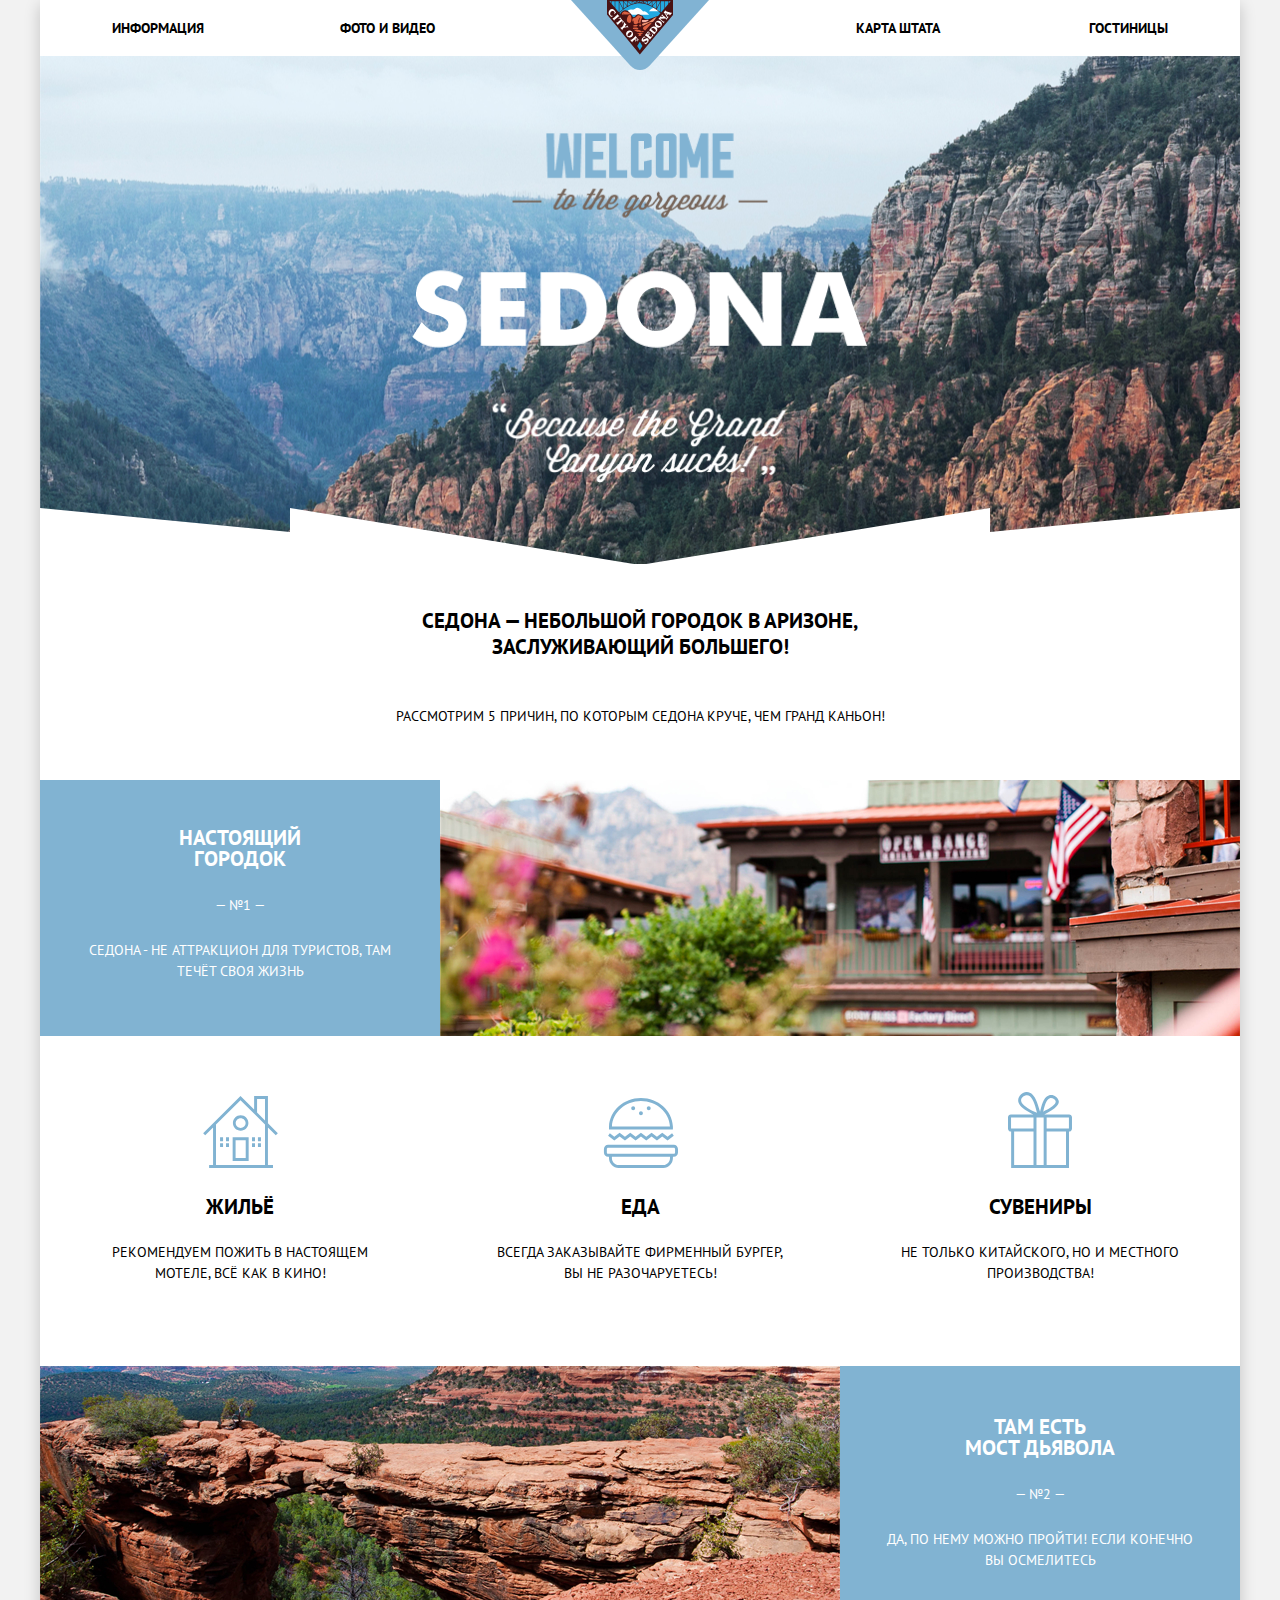
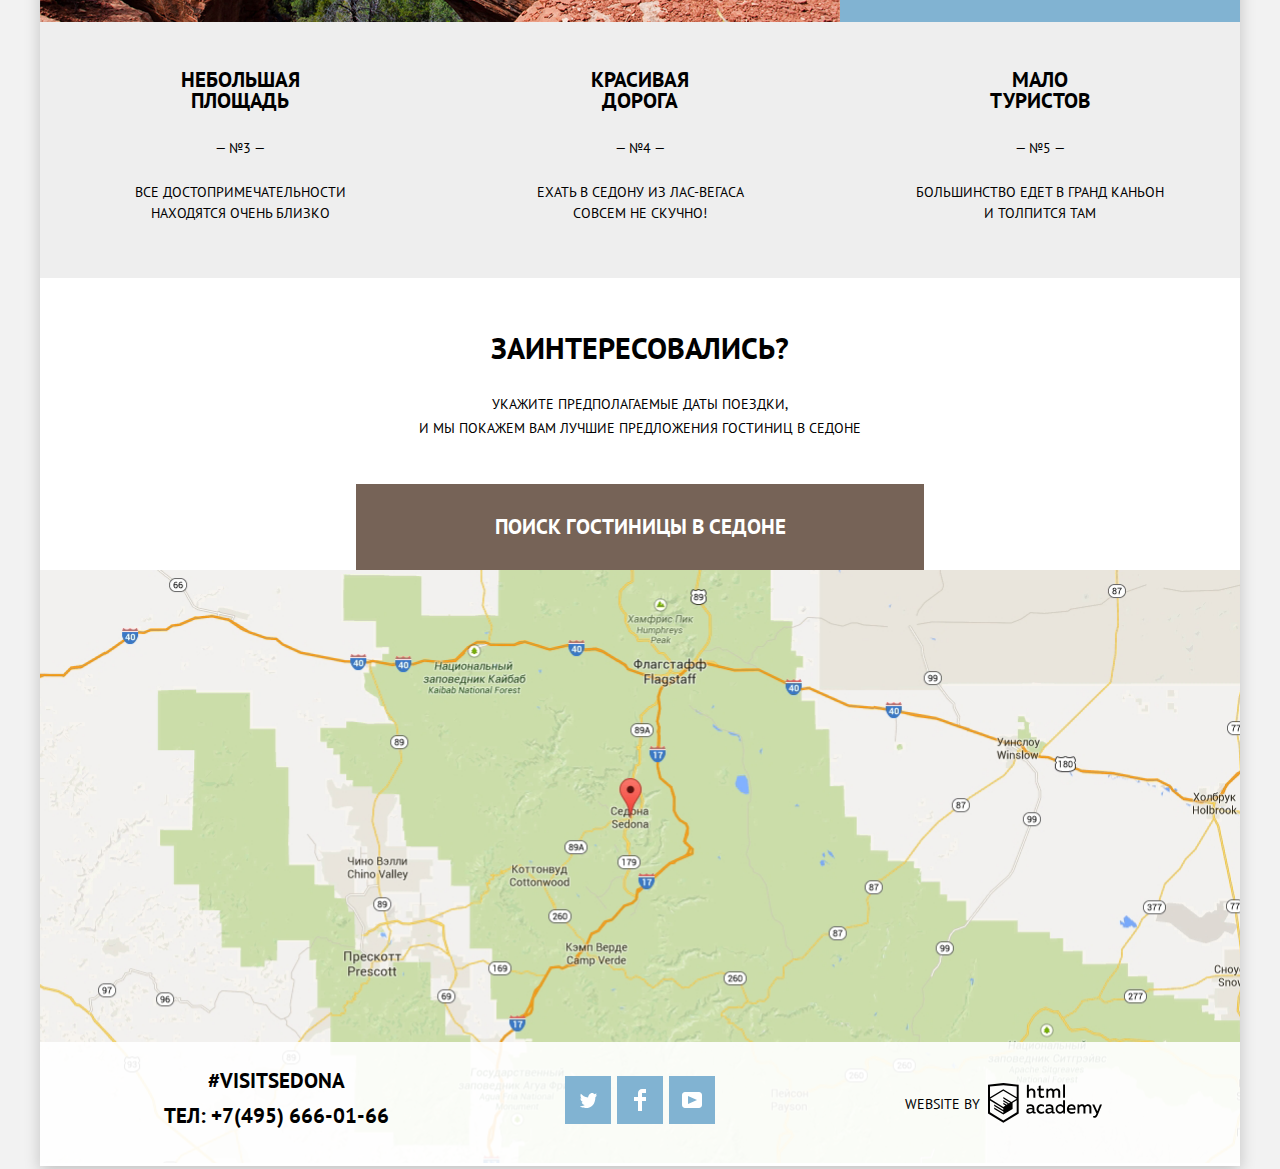
==== commit 57e186f2: "JS" ====
--- a/index.html
+++ b/index.html
@@ -10,7 +10,7 @@
   <body class="page-body">
     <div class="shadow-wrapper container">
       <header class="main-header">
-        <a href="#" class="main-header-logo">
+        <a class="main-header-logo">
           <img src="img/logo.svg" width="138" height="70" alt="Логотип City of Sedona">
         </a>
         <nav class="main-navigation">
@@ -102,65 +102,65 @@
           <a class="search-open-button" href="#">
             Поиск Гостиницы в Седоне
           </a>
-          <div class="search-wrapper">
-            <form class="search-form" action="https://echo.htmlacademy.ru" method="get">
-              <div class="search-form-item">
-                <label for="arrival-date">Дата заезда:</label>
-                <input class="date-input" id="arrival-date" type="text" name="arrival" placeholder="24 АПРЕЛЯ 2017">
-                <button class="calendar-icon" type="button" aria-label="Выбрать дату заезда в календаре">
-                  <svg width="21" height="23" viewBox="0 0 21 23" fill="currentColor" xmlns="http://www.w3.org/2000/svg">
-                    <path clip-rule="evenodd" d="M16.406 3.02498H19.251C20.217 3.02498 21 3.84698 21 4.86198V21.164C21 22.179 20.217 23 19.251 23H1.75C0.784 23 0 22.179 0 21.164V4.86198C0 3.84698 0.784 3.02498 1.75 3.02498H4.593V1.64798C4.593 1.26698 4.887 0.958984 5.25 0.958984C5.612 0.958984 5.906 1.26698 5.906 1.64798V3.02498H9.844V1.64798C9.844 1.26698 10.138 0.958984 10.501 0.958984C10.862 0.958984 11.156 1.26698 11.156 1.64798V3.02498H15.094V1.64798C15.094 1.26698 15.387 0.958984 15.75 0.958984C16.112 0.958984 16.406 1.26698 16.406 1.64798V3.02498ZM19.5646 21.484C19.6466 21.3979 19.691 21.2828 19.688 21.164H19.689V4.86198C19.689 4.60898 19.493 4.40298 19.252 4.40298H16.407V5.78098C16.407 6.16198 16.113 6.46998 15.751 6.46998C15.388 6.46998 15.095 6.16198 15.095 5.78098V4.40298H11.157V5.78098C11.157 6.16198 10.863 6.46998 10.502 6.46998C10.139 6.46998 9.845 6.16198 9.845 5.78098V4.40298H5.907V5.78098C5.907 6.16198 5.613 6.46998 5.251 6.46998C4.888 6.46998 4.594 6.16198 4.594 5.78098V4.40298H1.75C1.50263 4.40953 1.30696 4.61458 1.312 4.86198V21.164C1.30696 21.4114 1.50263 21.6164 1.75 21.623H19.251C19.3698 21.6201 19.4826 21.5701 19.5646 21.484Z"/>
-                  <path clip-rule="evenodd" d="M4.59399 9.2251H7.21899V11.2911H4.59399V9.2251ZM4.59399 12.6681H7.21899V14.7351H4.59399V12.6681ZM7.21899 16.1121H4.59399V18.1781H7.21899V16.1121ZM9.18799 16.1121H11.813V18.1781H9.18799V16.1121ZM11.813 12.6681H9.18799V14.7351H11.813V12.6681ZM9.18799 9.2251H11.813V11.2911H9.18799V9.2251ZM16.406 16.1121H13.781V18.1781H16.406V16.1121ZM13.781 12.6681H16.406V14.7351H13.781V12.6681ZM16.406 9.2251H13.781V11.2911H16.406V9.2251Z"/>
-                  </svg>
-                </button>
-              </div>
-              <div class="search-form-item">
-                <label for="departure-date">Дата выезда:</label>
-                <input class="date-input" id="departure-date" type="text" name="departure" placeholder="4 июля 2017">
-                <button class="calendar-icon" type="button" aria-label="Выбрать дату выезда в календаре">
-                  <svg width="21" height="23" viewBox="0 0 21 23" fill="currentColor" xmlns="http://www.w3.org/2000/svg">
-                    <path clip-rule="evenodd" d="M16.406 3.02498H19.251C20.217 3.02498 21 3.84698 21 4.86198V21.164C21 22.179 20.217 23 19.251 23H1.75C0.784 23 0 22.179 0 21.164V4.86198C0 3.84698 0.784 3.02498 1.75 3.02498H4.593V1.64798C4.593 1.26698 4.887 0.958984 5.25 0.958984C5.612 0.958984 5.906 1.26698 5.906 1.64798V3.02498H9.844V1.64798C9.844 1.26698 10.138 0.958984 10.501 0.958984C10.862 0.958984 11.156 1.26698 11.156 1.64798V3.02498H15.094V1.64798C15.094 1.26698 15.387 0.958984 15.75 0.958984C16.112 0.958984 16.406 1.26698 16.406 1.64798V3.02498ZM19.5646 21.484C19.6466 21.3979 19.691 21.2828 19.688 21.164H19.689V4.86198C19.689 4.60898 19.493 4.40298 19.252 4.40298H16.407V5.78098C16.407 6.16198 16.113 6.46998 15.751 6.46998C15.388 6.46998 15.095 6.16198 15.095 5.78098V4.40298H11.157V5.78098C11.157 6.16198 10.863 6.46998 10.502 6.46998C10.139 6.46998 9.845 6.16198 9.845 5.78098V4.40298H5.907V5.78098C5.907 6.16198 5.613 6.46998 5.251 6.46998C4.888 6.46998 4.594 6.16198 4.594 5.78098V4.40298H1.75C1.50263 4.40953 1.30696 4.61458 1.312 4.86198V21.164C1.30696 21.4114 1.50263 21.6164 1.75 21.623H19.251C19.3698 21.6201 19.4826 21.5701 19.5646 21.484Z"/>
-                  <path clip-rule="evenodd" d="M4.59399 9.2251H7.21899V11.2911H4.59399V9.2251ZM4.59399 12.6681H7.21899V14.7351H4.59399V12.6681ZM7.21899 16.1121H4.59399V18.1781H7.21899V16.1121ZM9.18799 16.1121H11.813V18.1781H9.18799V16.1121ZM11.813 12.6681H9.18799V14.7351H11.813V12.6681ZM9.18799 9.2251H11.813V11.2911H9.18799V9.2251ZM16.406 16.1121H13.781V18.1781H16.406V16.1121ZM13.781 12.6681H16.406V14.7351H13.781V12.6681ZM16.406 9.2251H13.781V11.2911H16.406V9.2251Z"/>
-                  </svg>
-                </button>
-              </div>
-
-              <div class="search-form-item">
-                <p class="adult-amount">
-                  <label for="guests-adult">Взрослые:</label>
-                  <button class="amount-button button-minus" type="button" aria-label="Уменьшить количество взрослых гостей на единицу">
-                    <svg width="12" height="3" viewBox="0 0 12 3" fill="currentColor" xmlns="http://www.w3.org/2000/svg">
-                      <rect width="12" height="3" fill=""/>
-                    </svg>
-                  </button>
-                  <input class="amount-input" id="guests-adult" type="text" name="guests-adult" placeholder="2">
-                  <button class="amount-button button-plus" type="button" aria-label="Увеличить количество взрослых гостей на единицу">
-                    <svg width="11" height="11" viewBox="0 0 11 11" fill="currentColor" xmlns="http://www.w3.org/2000/svg">
-                      <path clip-rule="evenodd" d="M4.23086 6.76932V11H6.76932V6.76932H11V4.23086H6.76932V0H4.23085V4.23086H0V6.76932H4.23086Z"/>
-                    </svg>
-                  </button>
-                </p>
-                <p class="children-amount">
-                  <label for="guests-children">Дети:</label>
-                  <button class="amount-button button-minus" type="button" aria-label="Уменьшить количество детей-гостей на единицу">
-                    <svg width="12" height="3" viewBox="0 0 12 3" fill="currentColor" xmlns="http://www.w3.org/2000/svg">
-                      <rect width="12" height="3" fill=""/>
-                    </svg>
-                  </button>
-                  <input class="amount-input" id="guests-children" type="text" name="guests-children" placeholder="0">
-                  <button class="amount-button button-plus" type="button" aria-label="Увеличить количество детей-гостей на единицу">
-                    <svg width="11" height="11" viewBox="0 0 11 11" fill="currentColor" xmlns="http://www.w3.org/2000/svg">
-                      <path clip-rule="evenodd" d="M4.23086 6.76932V11H6.76932V6.76932H11V4.23086H6.76932V0H4.23085V4.23086H0V6.76932H4.23086Z"/>
-                    </svg>
-                  </button>
-                </p>
-              </div>
-              <button class="button button-find" aria-label="Найти варинаты гостиницы, соответствующие заданным критериям">
-                Найти
+        </section>
+        <div class="search-wrapper .wrapper-display-block">
+          <form class="search-form" action="https://echo.htmlacademy.ru" method="get">
+            <div class="search-form-item arrival">
+              <label for="arrival-date">Дата заезда:</label>
+              <input class="date-input" id="arrival-date" type="text" name="arrival" placeholder="24 АПРЕЛЯ 2017">
+              <button class="calendar-icon" type="button" aria-label="Выбрать дату заезда в календаре">
+                <svg width="21" height="23" viewBox="0 0 21 23" fill="currentColor" xmlns="http://www.w3.org/2000/svg">
+                  <path clip-rule="evenodd" d="M16.406 3.02498H19.251C20.217 3.02498 21 3.84698 21 4.86198V21.164C21 22.179 20.217 23 19.251 23H1.75C0.784 23 0 22.179 0 21.164V4.86198C0 3.84698 0.784 3.02498 1.75 3.02498H4.593V1.64798C4.593 1.26698 4.887 0.958984 5.25 0.958984C5.612 0.958984 5.906 1.26698 5.906 1.64798V3.02498H9.844V1.64798C9.844 1.26698 10.138 0.958984 10.501 0.958984C10.862 0.958984 11.156 1.26698 11.156 1.64798V3.02498H15.094V1.64798C15.094 1.26698 15.387 0.958984 15.75 0.958984C16.112 0.958984 16.406 1.26698 16.406 1.64798V3.02498ZM19.5646 21.484C19.6466 21.3979 19.691 21.2828 19.688 21.164H19.689V4.86198C19.689 4.60898 19.493 4.40298 19.252 4.40298H16.407V5.78098C16.407 6.16198 16.113 6.46998 15.751 6.46998C15.388 6.46998 15.095 6.16198 15.095 5.78098V4.40298H11.157V5.78098C11.157 6.16198 10.863 6.46998 10.502 6.46998C10.139 6.46998 9.845 6.16198 9.845 5.78098V4.40298H5.907V5.78098C5.907 6.16198 5.613 6.46998 5.251 6.46998C4.888 6.46998 4.594 6.16198 4.594 5.78098V4.40298H1.75C1.50263 4.40953 1.30696 4.61458 1.312 4.86198V21.164C1.30696 21.4114 1.50263 21.6164 1.75 21.623H19.251C19.3698 21.6201 19.4826 21.5701 19.5646 21.484Z"/>
+                <path clip-rule="evenodd" d="M4.59399 9.2251H7.21899V11.2911H4.59399V9.2251ZM4.59399 12.6681H7.21899V14.7351H4.59399V12.6681ZM7.21899 16.1121H4.59399V18.1781H7.21899V16.1121ZM9.18799 16.1121H11.813V18.1781H9.18799V16.1121ZM11.813 12.6681H9.18799V14.7351H11.813V12.6681ZM9.18799 9.2251H11.813V11.2911H9.18799V9.2251ZM16.406 16.1121H13.781V18.1781H16.406V16.1121ZM13.781 12.6681H16.406V14.7351H13.781V12.6681ZM16.406 9.2251H13.781V11.2911H16.406V9.2251Z"/>
+                </svg>
               </button>
-            </form>
-          </div>
-        </section>
+            </div>
+            <div class="search-form-item departure">
+              <label for="departure-date">Дата выезда:</label>
+              <input class="date-input" id="departure-date" type="text" name="departure" placeholder="4 июля 2017">
+              <button class="calendar-icon" type="button" aria-label="Выбрать дату выезда в календаре">
+                <svg width="21" height="23" viewBox="0 0 21 23" fill="currentColor" xmlns="http://www.w3.org/2000/svg">
+                  <path clip-rule="evenodd" d="M16.406 3.02498H19.251C20.217 3.02498 21 3.84698 21 4.86198V21.164C21 22.179 20.217 23 19.251 23H1.75C0.784 23 0 22.179 0 21.164V4.86198C0 3.84698 0.784 3.02498 1.75 3.02498H4.593V1.64798C4.593 1.26698 4.887 0.958984 5.25 0.958984C5.612 0.958984 5.906 1.26698 5.906 1.64798V3.02498H9.844V1.64798C9.844 1.26698 10.138 0.958984 10.501 0.958984C10.862 0.958984 11.156 1.26698 11.156 1.64798V3.02498H15.094V1.64798C15.094 1.26698 15.387 0.958984 15.75 0.958984C16.112 0.958984 16.406 1.26698 16.406 1.64798V3.02498ZM19.5646 21.484C19.6466 21.3979 19.691 21.2828 19.688 21.164H19.689V4.86198C19.689 4.60898 19.493 4.40298 19.252 4.40298H16.407V5.78098C16.407 6.16198 16.113 6.46998 15.751 6.46998C15.388 6.46998 15.095 6.16198 15.095 5.78098V4.40298H11.157V5.78098C11.157 6.16198 10.863 6.46998 10.502 6.46998C10.139 6.46998 9.845 6.16198 9.845 5.78098V4.40298H5.907V5.78098C5.907 6.16198 5.613 6.46998 5.251 6.46998C4.888 6.46998 4.594 6.16198 4.594 5.78098V4.40298H1.75C1.50263 4.40953 1.30696 4.61458 1.312 4.86198V21.164C1.30696 21.4114 1.50263 21.6164 1.75 21.623H19.251C19.3698 21.6201 19.4826 21.5701 19.5646 21.484Z"/>
+                <path clip-rule="evenodd" d="M4.59399 9.2251H7.21899V11.2911H4.59399V9.2251ZM4.59399 12.6681H7.21899V14.7351H4.59399V12.6681ZM7.21899 16.1121H4.59399V18.1781H7.21899V16.1121ZM9.18799 16.1121H11.813V18.1781H9.18799V16.1121ZM11.813 12.6681H9.18799V14.7351H11.813V12.6681ZM9.18799 9.2251H11.813V11.2911H9.18799V9.2251ZM16.406 16.1121H13.781V18.1781H16.406V16.1121ZM13.781 12.6681H16.406V14.7351H13.781V12.6681ZM16.406 9.2251H13.781V11.2911H16.406V9.2251Z"/>
+                </svg>
+              </button>
+            </div>
+
+            <div class="search-form-item">
+              <p class="adult-amount">
+                <label for="guests-adult">Взрослые:</label>
+                <button class="amount-button button-minus" type="button" aria-label="Уменьшить количество взрослых гостей на единицу">
+                  <svg width="12" height="3" viewBox="0 0 12 3" fill="currentColor" xmlns="http://www.w3.org/2000/svg">
+                    <rect width="12" height="3" fill=""/>
+                  </svg>
+                </button>
+                <input class="amount-input" id="guests-adult" type="text" name="guests-adult" placeholder="2">
+                <button class="amount-button button-plus" type="button" aria-label="Увеличить количество взрослых гостей на единицу">
+                  <svg width="11" height="11" viewBox="0 0 11 11" fill="currentColor" xmlns="http://www.w3.org/2000/svg">
+                    <path clip-rule="evenodd" d="M4.23086 6.76932V11H6.76932V6.76932H11V4.23086H6.76932V0H4.23085V4.23086H0V6.76932H4.23086Z"/>
+                  </svg>
+                </button>
+              </p>
+              <p class="children-amount">
+                <label for="guests-children">Дети:</label>
+                <button class="amount-button button-minus" type="button" aria-label="Уменьшить количество детей-гостей на единицу">
+                  <svg width="12" height="3" viewBox="0 0 12 3" fill="currentColor" xmlns="http://www.w3.org/2000/svg">
+                    <rect width="12" height="3" fill=""/>
+                  </svg>
+                </button>
+                <input class="amount-input" id="guests-children" type="text" name="guests-children" placeholder="0">
+                <button class="amount-button button-plus" type="button" aria-label="Увеличить количество детей-гостей на единицу">
+                  <svg width="11" height="11" viewBox="0 0 11 11" fill="currentColor" xmlns="http://www.w3.org/2000/svg">
+                    <path clip-rule="evenodd" d="M4.23086 6.76932V11H6.76932V6.76932H11V4.23086H6.76932V0H4.23085V4.23086H0V6.76932H4.23086Z"/>
+                  </svg>
+                </button>
+              </p>
+            </div>
+            <button class="button button-find" aria-label="Найти варинаты гостиницы, соответствующие заданным критериям">
+              Найти
+            </button>
+          </form>
+        </div>
         <section class="search-map">
           <iframe src="https://www.google.com/maps/embed?pb=!1m18!1m12!1m3!1d52385.180505982506!2d-111.8301580302629!3d34.854373381022825!2m3!1f0!2f0!3f0!3m2!1i1024!2i768!4f13.1!3m3!1m2!1s0x872da132f942b00d%3A0x5548c523fa6c8efd!2z0KHQtdC00L7QvdCwLCDQkNGA0LjQt9C-0L3QsCA4NjMzNiwg0KHQqNCQ!5e0!3m2!1sru!2sru!4v1604655554065!5m2!1sru!2sru" width="1200" height="593" style="border:0;" allowfullscreen="" aria-hidden="false" tabindex="0">
           </iframe>
@@ -210,5 +210,6 @@
         </div>
       </footer>
     </div>
+    <script src="js/script.min.js"></script>
   </body>
 </html>
--- a/css/style.min.css
+++ b/css/style.min.css
@@ -1 +1 @@
-:root{--shadow: rgba(0, 1, 1, 0.2);--basic-white: #FFFFFF;--basic-white-alpha-03: rgba(255, 255, 255, 0.3);--basic-white-alpha-09: rgba(255, 255, 255, 0.9);--basic-black: #000000;--basic-black-alpha-03: rgba(0, 0, 0, 0.3);--red: #FF0000;--basic-grey: #ABABAB;--grey: #EEEEEE;--grey-extra: #BDBBBC;--grey-dark: #E5E5E5;--grey-dark-extra: #EBEBEB;--grey-light: #F2F2F2;--grey-light-extra: #A9A9A9;--blue: #81B3D2;--blue-dark: #669EC0;--blue-dark-extra: #5496BD;--brown: #766357;--brown-dark: #604E43;--brown-dark-extra: #503E33}*,::after,::before{box-sizing:border-box}body{font-family:"PT Sans",Arial,sans-serif;text-transform:uppercase;font-size:14px;line-height:21px;font-weight:400;color:var(--basic-black);background-color:var(--grey-light)}a{text-decoration:none}.footer-social,.site-navigation{list-style-type:none}img{max-width:100%;height:auto}.visually-hidden{position:absolute;width:1px;height:1px;margin:-1px;border:0;padding:0;white-space:nowrap;-webkit-clip-path:inset(100%);clip-path:inset(100%);clip:rect(0 0 0 0);overflow:hidden}.container{width:1200px;margin:0 auto;background-color:var(--basic-white)}.page{height:100%}.page-body{min-height:100%}.shadow-wrapper{width:1200px;height:100%;margin:0 auto;display:grid;grid-template-rows:-webkit-min-content 1fr -webkit-min-content;grid-template-rows:min-content 1fr min-content;align-content:start;box-shadow:0 5px 15px var(--shadow)}.main-navigation{position:relative;padding:15px 0;font-size:14px;line-height:26px}.main-header-logo{position:absolute;z-index:1;left:50%;transform:translateX(-50%)}.site-navigation{display:grid;grid-template-columns:repeat(4,1fr);font-weight:700;margin:0;padding:0}.site-navigation li:nth-child(4n+3),.site-navigation li:nth-child(4n+4){text-align:right}.site-navigation li:nth-child(4n+1){padding-left:72px}.site-navigation li:nth-child(4n+4){padding-right:72px}.hotel-name a,.site-navigation a{color:var(--basic-black)}.copyright-button:hover svg,.hotel-name a:hover,.site-navigation a:hover{color:var(--blue)}.hotel-name a:active,.site-navigation a:active{color:var(--basic-black-alpha-03)}.site-navigation .active{color:var(--brown)}.banner{position:relative;background-image:url(../img/background-banner.jpg);background-color:var(--brown-dark-extra);background-repeat:no-repeat;background-position:center;text-align:center;padding-top:77px;padding-bottom:75px;background-size:cover}.banner::after{content:"";width:100%;height:57px;position:absolute;background-image:url(../img/mask-banner.svg);bottom:-1px;left:0;z-index:2}.intro-to-features-section{background-color:var(--basic-white);padding:44px 200px 51px;text-align:center}.intro-slogan{margin:0 0 43px;font-size:21px;line-height:26px;text-align:center}.intro-text{margin:0;font-weight:400;line-height:26px}.features{text-align:center}.main-features-list,.sub-feature-list{margin:0;padding:0;list-style:none}.main-features-list{display:grid;grid-template-columns:repeat(3,1fr)}.main-features-item{grid-column:1/-1;color:var(--basic-white)}.main-features-item h3{font-size:21px}.main-features-item:nth-of-type(3){grid-column:1/2;background-color:var(--grey);color:var(--basic-black);margin:0}.main-features-item:nth-of-type(4),.main-features-item:nth-of-type(5){grid-column:2/3;background-color:var(--grey);color:var(--basic-black);margin:0}.main-features-item:nth-of-type(5){grid-column:3/4}.item-with-subfeatures{display:grid;grid-template-columns:400px 1fr 1fr;margin:0;padding:0;background-color:var(--blue)}.main-features-item__inner{padding:47px 40px 52px;background-color:var(--blue)}.main-features-item__inner h3,.sub-features-item h3{font-size:21px;display:block;margin:0 0 26px}.main-features-item__inner p{display:block;margin:0}.main-features-item__inner span{display:block;margin-bottom:24px}.photo-town-description{grid-column:2/-1}.sub-feature-list{grid-column-start:1;grid-column-end:-1;grid-row-start:2;grid-row-end:3;display:grid;grid-template-columns:1fr 1fr 1fr}.sub-features-item{padding:55px 56px 68px;background-color:var(--basic-white);color:var(--basic-black)}.sub-features-item h3::before{content:"";display:block;background-size:contain;background-repeat:no-repeat;background-position:center bottom;margin:0 auto 28px;width:75px;height:77px}.feature-icon-house h3::before{background-image:url(../img/feature-1-icon.svg)}.feature-icon-burger h3::before{background-image:url(../img/feature-2-icon.svg)}.feature-icon-present h3::before{background-image:url(../img/feature-3-icon.svg)}.sub-features-item h3{margin:0 0 25px}.item-single{display:grid;grid-template-columns:800px 1fr;margin:0;padding:0}.feature-background-2{background-image:url(../img/feature_back-2.jpg);background-repeat:no-repeat;width:800px;height:256px}.item-single .main-features-item__inner{grid-column:-2/-1;padding-top:50px;padding-bottom:51px}.main-features-item:nth-of-type(3),.main-features-item:nth-of-type(4),.main-features-item:nth-of-type(5){padding:47px 69px 54px}.main-features-item:nth-of-type(3) h3,.main-features-item:nth-of-type(4) h3,.main-features-item:nth-of-type(5) h3{margin:0 0 27px;padding:0}.main-features-item:nth-of-type(3) span,.main-features-item:nth-of-type(4) span,.main-features-item:nth-of-type(5) span{display:block;margin-bottom:23px}.main-features-item:nth-of-type(3) p,.main-features-item:nth-of-type(4) p,.main-features-item:nth-of-type(5) p{margin:0;padding:0}.search{text-align:center;padding-top:58px;background-color:var(--basic-white)}.search span{display:block;font-weight:700;font-size:30px;line-height:24px;margin-bottom:32px}.search>p{line-height:24px;margin:0 0 44px}.search-open-button{width:568px;display:inline-block;vertical-align:middle;padding:30px;font-size:21px;line-height:26px;background-color:var(--brown);color:var(--basic-white);font-weight:700}.search-open-button:hover{background-color:var(--brown-dark)}.search-open-button:active{background-color:var(--brown-dark-extra);color:var(--basic-white-alpha-03)}.search-wrapper{position:absolute;left:50%;transform:translateX(-50%);display:block;width:568px;margin:0 auto;padding:54px 55px 55px;background-color:var(--basic-white)}.search-form{display:flex;flex-direction:column;font-weight:700;line-height:26px}.search-form-item{position:relative;display:flex;align-items:center;justify-content:space-between;margin:0 0 29px}.search-form-item:nth-child(2){margin-bottom:30px}.search-form-item:last-of-type{margin-bottom:54px}.date-input{width:346px;margin:0;border:0;background-color:var(--grey-light);padding:6px 37px 6px 12px}.amount-input::-webkit-input-placeholder,.date-input::-webkit-input-placeholder{color:var(--basic-black);opacity:1;font-weight:700;line-height:26px;text-transform:uppercase}.amount-input::-moz-placeholder,.date-input::-moz-placeholder{color:var(--basic-black);opacity:1;font-weight:700;line-height:26px;text-transform:uppercase}.amount-input,.amount-input::placeholder,.date-input,.date-input::placeholder{color:var(--basic-black);opacity:1;font-weight:700;line-height:26px;text-transform:uppercase}.calendar-icon{display:flex;padding:0;background-color:transparent;position:absolute;border:0;right:9px;top:50%;transform:translateY(-50%);cursor:pointer}.adult-amount,.children-amount{position:relative;display:flex;align-items:center;justify-content:space-between;width:226px;margin:0 53px 0 0}.children-amount{width:179px;margin:0}.amount-input{width:114px;border:0;background-color:var(--grey-light);padding:6px 37px;text-align:center}.amount-button{display:flex;align-items:center;justify-content:center;height:20px;width:20px;padding:0;background-color:transparent;position:absolute;border:0;top:50%;transform:translateY(-50%);cursor:pointer}.button-minus{right:85px}.button-plus{right:10px}.search-form-item:last-child{margin-bottom:54px}.amount-input:hover,.date-input:hover{background-color:var(--grey-dark-extra)}.amount-input:focus,.date-input:focus{box-sizing:border-box;background-color:transparent;outline:2px solid var(--grey-dark);outline-offset:-2px}.amount-button,.calendar-icon{color:var(--grey-light-extra)}.amount-button:hover,.calendar-icon:hover{color:var(--basic-black)}.amount-button:active,.amount-button:focus,.calendar-icon:active,.calendar-icon:focus{outline:0;color:var(--blue)}.button-find{width:458px;font-size:21px;line-height:26px;text-transform:uppercase;background-color:var(--blue);color:var(--basic-white);font-weight:700;border:0;padding:17px 0 15px;cursor:pointer}.button-find:active,.button-find:hover{background-color:var(--blue-dark)}.button-find:active{color:var(--basic-white-alpha-03)}.search-map{background-image:url(../img/search-menu-map.png);background-color:var(--grey);background-size:cover;background-repeat:no-repeat;height:593px;text-align:center}.main-footer{z-index:1;display:grid;grid-template-columns:1fr 1fr 1fr;align-items:center;margin-top:-121px;padding-top:23px;padding-bottom:36px;color:var(--basic-black);background-color:var(--basic-white-alpha-09)}.inner-footer{margin-top:0}.main-footer a{color:var(--basic-black);font-weight:700}.footer-contacts{margin:0;padding-left:72px;text-align:center}.footer-contacts p{display:block;margin:0;font-size:21px;font-weight:700}.footer-contacts p:first-child{margin-bottom:14px}.footer-social{display:flex;flex-wrap:wrap;margin:0;padding:11px 0 0;justify-self:center;width:150px}.footer-social li{margin-right:6px;margin-bottom:6px}.footer-social li:nth-of-type(3n){margin-right:0}.footer-social .social-button{color:var(--basic-white);display:flex;align-items:center;justify-content:center;background-color:var(--blue);background-repeat:no-repeat;background-position:center;width:46px;height:48px}.social-button:hover{background-color:var(--blue-dark)}.social-button:active{color:var(--basic-white-alpha-03);background-color:var(--blue-dark-extra)}.footer-copyright{display:inline-flex;max-width:300px;justify-self:center;padding-top:9px;padding-right:73px}.copyright-button{display:flex;flex-wrap:wrap;align-items:center}.copyright-button p{margin:5px 8px 0 0}.footer-contacts a:focus,.footer-contacts a:hover{text-decoration:none}.footer-copyright .copyright-button{font-weight:400}.copyright-button:active svg{color:var(--grey-extra)}.filters{color:var(--basic-white);background-color:var(--brown);background-image:url(../img/inner-page-back.jpg);background-repeat:no-repeat;background-size:cover}.filter{display:flex;padding:27px 72px 32px;justify-content:flex-start}.filter fieldset{margin:0;border:0;width:255px;padding:0 15px 0 0}.filter fieldset:nth-child(2n){margin-right:228px}.filter fieldset:nth-child(3n){width:317px;padding-right:0}.filter legend{font-weight:700;font-size:16px;line-height:21px;margin-bottom:24px}.filter ul{margin:0;padding:0;font-size:14px;line-height:21px;list-style:none}.filter-option{display:flex;align-items:center;font-weight:400;margin-bottom:25px}.filter-option:last-child{margin-bottom:0}.filter-option label{cursor:pointer;position:relative;display:block;padding-left:40px;-webkit-user-select:none;-moz-user-select:none;user-select:none}.filter-option label:hover{color:var(--grey-dark)}.filter-input-checkbox+label::before{content:"";position:absolute;width:23px;height:23px;left:0;background-image:url(../img/checkbox-status-off.svg);background-repeat:no-repeat;background-position:left,center}.filter-input-checkbox:checked+label::before{content:"";position:absolute;width:27px;height:23px;left:0;background-image:url(../img/checkbox-status-on.svg);background-position:left,center;background-repeat:no-repeat}.filter-input-checkbox:disabled+label{color:var(--grey-light-extra)}.filter-input-checkbox:disabled+label::before{background-image:url(../img/disabled-checkbox-off.svg)}.filter-input-checkbox:checked:disabled+label::before{background-image:url(../img/disabled-checkbox-on.svg)}.filter-input-checkbox:focus+label::before{outline:2px solid var(--blue)}.filter-input-checkbox:active+label{opacity:.6}.filter-item{margin:0;padding:0}.filter-item legend{margin-bottom:10px}.range-filter{display:flex;flex-direction:column;align-items:center;width:317px}.price-controls{position:relative;display:flex;width:inherit;justify-content:space-between;border:2px solid var(--basic-white);box-sizing:border-box;border-radius:2px}.price-controls label{text-transform:uppercase;width:50%;padding-top:5px;padding-bottom:6px;padding-left:65px}.price-controls .max-price{padding-left:55px}.price-controls input{padding-left:0;font-family:inherit;font-size:inherit;width:68px;text-align:left;color:var(--basic-white);border:0;border-radius:5px;background:0 0;-moz-appearance:textfield}.price-controls input::-webkit-inner-spin-button,.price-controls input::-webkit-outer-spin-button{-webkit-appearance:none}.price-controls::before{content:"";position:absolute;width:2px;height:22px;background-color:var(--basic-white);left:50%;top:50%;transform:translate(-50%,-50%)}.range-controls{width:inherit;position:relative;padding-right:0;padding-left:5px;padding-top:20px;margin-bottom:13px;height:42px;background-color:transparent;border-radius:5px}.range-controls .scale{height:2px;background-color:var(--basic-white-alpha-03)}.range-controls .bar{width:248px;height:2px;background:var(--basic-white)}.range-controls .toggle{position:absolute;top:11px;left:1px;width:19px;height:19px;padding:0;border:8px solid var(--basic-white);background-color:var(--basic-grey);border-radius:50%;box-shadow:0 2px 0 0 var(--basic-grey)}.toggle:hover{transform:scale(1.2)}.filter-button.button:focus,.toggle:focus{outline:2px solid var(--blue)}.range-controls .toggle-max{left:253px}.filter-button{color:var(--basic-white);text-transform:uppercase;line-height:21px;font-size:14px;padding:5px 34px 6px;margin-left:-10px;background-color:transparent;border:2px solid var(--basic-white);box-sizing:border-box;border-radius:2px}.filter-button:hover{color:var(--basic-black);background-color:var(--basic-white)}.sort-block{display:flex;padding:30px 73px}.sort-block ul{margin:0;padding:0;list-style:none}.search-result-amount{margin-right:46px;font-size:21px;line-height:26px;font-weight:700}.sort-block span:nth-of-type(2){padding-top:1px;margin-right:40px;font-size:12px;line-height:18px}.sort-block .sort{padding-top:2px;min-width:239px;display:flex;flex-wrap:wrap;margin-right:auto}.sort li{margin-right:32px}.sort li:last-child{margin-right:0}.sort{display:flex;list-style:none;font-size:12px;line-height:18px}.sort-block .sort-by-order{display:flex;min-width:34px;justify-content:space-between;padding-top:5px}.sort a{border-bottom:1px dotted var(--blue)}.sort a:hover{color:var(--blue)}.sort a:active{border-bottom:none}.sort .active{border-bottom:1px dotted transparent}.sort a,.sort-by-order a{color:var(--basic-black-alpha-03)}.sort a:active,.sort-by-order a:hover{color:var(--basic-black)}.sort .active,.sort-by-order .active-arrow,.sort-by-order a:active{color:var(--blue)}.catalog-list{list-style:none;margin:0;padding:0}.catalog-item:first-child{border-top:1px solid var(--grey-dark)}.catalog-item{background-color:var(--basic-white);display:grid;grid-template-columns:135px 1fr 155px;margin:0;padding:28px 71px 30px 73px;border-bottom:1px solid var(--grey-dark)}.catalog-item img{padding-top:2px}.item-info{padding:0 29px;display:grid;grid-template-columns:110px 142px;grid-column-gap:6px;align-items:start}.item-info h3{margin:0 0 9px;grid-column:1/3;grid-row:1/2}.hotel-name{font-size:21px;line-height:20px}.catalog-category{margin-bottom:15px}.item-info-detail{background-color:var(--blue);color:var(--basic-white);font-weight:700;padding:5px}.item-info .item-booking,.item-info .item-info-detail,.item-info span{display:block}.item-info .item-booking,.item-info .item-info-detail{text-align:center;padding:3px 16px}.rating{position:relative;display:flex;flex-direction:column;justify-content:flex-end;align-items:flex-end}.rating::before{position:absolute;top:0;right:0;content:"";width:91px;height:17px;background-image:url(../img/star.svg);background-position:right,center;background-repeat:space;margin-bottom:47px}.star-three::before{width:66px}.star-two::before{width:42px}.rating span{display:inline-flex;margin:0 1px 0 0;padding:3px 13px 3px 14px;background-color:var(--grey-light);background-size:cover}.item-info-detail:active,.item-info-detail:hover{background-color:var(--blue-dark)}.item-info-detail:active{color:var(--basic-white-alpha-03)}.item-booking{background-color:var(--brown);color:var(--basic-white);font-weight:700;padding:5px}.item-booking:active,.item-booking:hover{background-color:var(--brown-dark)}.item-booking:active{color:var(--basic-white-alpha-03)}
+@-webkit-keyframes bounce{0%{transform:translate(-50%,-392px);z-index:1}to{transform:translate(-50%,0);z-index:1}}@keyframes bounce{0%{transform:translate(-50%,-392px);z-index:1}to{transform:translate(-50%,0);z-index:1}}@-webkit-keyframes shake{0%,to{transform:translateX(-50%)}10%,30%,50%,70%,90%{transform:translateX(calc(-50% + 10px))}20%,40%,60%,80%{transform:translateX(calc(-50% - 10px))}}@keyframes shake{0%,to{transform:translateX(-50%)}10%,30%,50%,70%,90%{transform:translateX(calc(-50% + 10px))}20%,40%,60%,80%{transform:translateX(calc(-50% - 10px))}}:root{--shadow: rgba(0, 1, 1, 0.2);--basic-white: #FFFFFF;--basic-white-alpha-03: rgba(255, 255, 255, 0.3);--basic-white-alpha-09: rgba(255, 255, 255, 0.9);--basic-black: #000000;--basic-black-alpha-03: rgba(0, 0, 0, 0.3);--red: #FF0000;--basic-grey: #ABABAB;--grey: #EEEEEE;--grey-extra: #BDBBBC;--grey-dark: #E5E5E5;--grey-dark-extra: #EBEBEB;--grey-light: #F2F2F2;--grey-light-extra: #A9A9A9;--blue: #81B3D2;--blue-dark: #669EC0;--blue-dark-extra: #5496BD;--brown: #766357;--brown-dark: #604E43;--brown-dark-extra: #503E33}*,::after,::before{box-sizing:border-box}body{font-family:"PT Sans",Arial,sans-serif;text-transform:uppercase;font-size:14px;line-height:21px;font-weight:400;color:var(--basic-black);background-color:var(--grey-light)}a{text-decoration:none}.footer-social,.site-navigation{list-style-type:none}img{max-width:100%;height:auto}.visually-hidden{position:absolute;width:1px;height:1px;margin:-1px;border:0;padding:0;white-space:nowrap;-webkit-clip-path:inset(100%);clip-path:inset(100%);clip:rect(0 0 0 0);overflow:hidden}.container{width:1200px;margin:0 auto;background-color:var(--basic-white)}.page{height:100%}.page-body{min-height:100%}.shadow-wrapper{width:1200px;height:100%;margin:0 auto;display:grid;grid-template-rows:-webkit-min-content 1fr -webkit-min-content;grid-template-rows:min-content 1fr min-content;align-content:start;box-shadow:0 5px 15px var(--shadow)}.main-navigation{position:relative;padding:15px 0;font-size:14px;line-height:26px}.main-header-logo{position:absolute;z-index:1;left:50%;transform:translateX(-50%)}.site-navigation{display:grid;grid-template-columns:repeat(4,1fr);font-weight:700;margin:0;padding:0}.site-navigation li:nth-child(4n+3),.site-navigation li:nth-child(4n+4){text-align:right}.site-navigation li:nth-child(4n+1){padding-left:72px}.site-navigation li:nth-child(4n+4){padding-right:72px}.hotel-name a,.site-navigation a{color:var(--basic-black)}.copyright-button:hover svg,.hotel-name a:hover,.site-navigation a:hover{color:var(--blue)}.hotel-name a:active,.site-navigation a:active{color:var(--basic-black-alpha-03)}.site-navigation .active{color:var(--brown)}.banner{position:relative;background-image:url(../img/background-banner.jpg);background-color:var(--brown-dark-extra);background-repeat:no-repeat;background-position:center;text-align:center;padding-top:77px;padding-bottom:75px;background-size:cover}.banner::after{content:"";width:100%;height:57px;position:absolute;background-image:url(../img/mask-banner.svg);bottom:-1px;left:0;z-index:2}.intro-to-features-section{background-color:var(--basic-white);padding:44px 200px 51px;text-align:center}.intro-slogan{margin:0 0 43px;font-size:21px;line-height:26px;text-align:center}.intro-text{margin:0;font-weight:400;line-height:26px}.features{text-align:center}.main-features-list,.sub-feature-list{margin:0;padding:0;list-style:none}.main-features-list{display:grid;grid-template-columns:repeat(3,1fr)}.main-features-item{z-index:2;grid-column:1/-1;color:var(--basic-white)}.main-features-item h3{font-size:21px}.main-features-item:nth-of-type(3){grid-column:1/2;background-color:var(--grey);color:var(--basic-black);margin:0}.main-features-item:nth-of-type(4),.main-features-item:nth-of-type(5){grid-column:2/3;background-color:var(--grey);color:var(--basic-black);margin:0}.main-features-item:nth-of-type(5){grid-column:3/4}.item-with-subfeatures{display:grid;grid-template-columns:400px 1fr 1fr;margin:0;padding:0;background-color:var(--blue)}.main-features-item__inner{padding:47px 40px 52px;background-color:var(--blue)}.main-features-item__inner h3,.sub-features-item h3{font-size:21px;display:block;margin:0 0 26px}.main-features-item__inner p{display:block;margin:0}.main-features-item__inner span{display:block;margin-bottom:24px}.photo-town-description{grid-column:2/-1}.sub-feature-list{grid-column-start:1;grid-column-end:-1;grid-row-start:2;grid-row-end:3;display:grid;grid-template-columns:1fr 1fr 1fr}.sub-features-item{padding:55px 56px 68px;background-color:var(--basic-white);color:var(--basic-black)}.sub-features-item h3::before{content:"";display:block;background-size:contain;background-repeat:no-repeat;background-position:center bottom;margin:0 auto 28px;width:75px;height:77px}.feature-icon-house h3::before{background-image:url(../img/feature-1-icon.svg)}.feature-icon-burger h3::before{background-image:url(../img/feature-2-icon.svg)}.feature-icon-present h3::before{background-image:url(../img/feature-3-icon.svg)}.sub-features-item h3{margin:0 0 25px}.item-single{display:grid;grid-template-columns:800px 1fr;margin:0;padding:0}.feature-background-2{background-image:url(../img/feature_back-2.jpg);background-repeat:no-repeat;width:800px;height:256px}.item-single .main-features-item__inner{grid-column:-2/-1;padding-top:50px;padding-bottom:51px}.main-features-item:nth-of-type(3),.main-features-item:nth-of-type(4),.main-features-item:nth-of-type(5){padding:47px 69px 54px}.main-features-item:nth-of-type(3) h3,.main-features-item:nth-of-type(4) h3,.main-features-item:nth-of-type(5) h3{margin:0 0 27px;padding:0}.main-features-item:nth-of-type(3) span,.main-features-item:nth-of-type(4) span,.main-features-item:nth-of-type(5) span{display:block;margin-bottom:23px}.main-features-item:nth-of-type(3) p,.main-features-item:nth-of-type(4) p,.main-features-item:nth-of-type(5) p{margin:0;padding:0}.search{z-index:3;position:relative;text-align:center;padding-top:58px;background-color:var(--basic-white)}.search span{display:block;font-weight:700;font-size:30px;line-height:24px;margin-bottom:32px}.search>p{line-height:24px;margin:0 0 44px}.search-open-button{position:relative;width:568px;display:inline-block;vertical-align:middle;padding:30px;font-size:21px;line-height:26px;background-color:var(--brown);color:var(--basic-white);font-weight:700}.search-open-button:hover{background-color:var(--brown-dark)}.search-open-button:active{background-color:var(--brown-dark-extra);color:var(--basic-white-alpha-03)}.search-wrapper{display:none;position:absolute;left:50%;transform:translateX(-50%);width:568px;margin:0 auto;padding:54px 55px 55px;background-color:var(--basic-white)}.wrapper-display-block{display:block}.search-form{display:flex;flex-direction:column;font-weight:700;line-height:26px}.search-form-item{position:relative;display:flex;align-items:center;justify-content:space-between;margin:0 0 29px}.search-form-item:nth-child(2){margin-bottom:30px}.search-form-item:last-of-type{margin-bottom:54px}.date-input{width:346px;margin:0;border:0;background-color:var(--grey-light);padding:6px 37px 6px 12px}.amount-input::-webkit-input-placeholder,.date-input::-webkit-input-placeholder{color:var(--basic-black);opacity:1;font-weight:700;line-height:26px;text-transform:uppercase}.amount-input::-moz-placeholder,.date-input::-moz-placeholder{color:var(--basic-black);opacity:1;font-weight:700;line-height:26px;text-transform:uppercase}.amount-input,.amount-input::placeholder,.date-input,.date-input::placeholder{color:var(--basic-black);opacity:1;font-weight:700;line-height:26px;text-transform:uppercase}.calendar-icon{display:flex;padding:0;background-color:transparent;position:absolute;border:0;right:9px;top:50%;transform:translateY(-50%);cursor:pointer}.adult-amount,.children-amount{position:relative;display:flex;align-items:center;justify-content:space-between;width:226px;margin:0 53px 0 0}.children-amount{width:179px;margin:0}.amount-input{width:114px;border:0;background-color:var(--grey-light);padding:6px 37px;text-align:center}.amount-button{display:flex;align-items:center;justify-content:center;height:20px;width:20px;padding:0;background-color:transparent;position:absolute;border:0;top:50%;transform:translateY(-50%);cursor:pointer}.button-minus{right:85px}.button-plus{right:10px}.search-form-item:last-child{margin-bottom:54px}.amount-input:hover,.date-input:hover{background-color:var(--grey-dark-extra)}.amount-input:focus,.date-input:focus{box-sizing:border-box;background-color:transparent;outline:2px solid var(--grey-dark);outline-offset:-2px}.amount-button,.calendar-icon{color:var(--grey-light-extra)}.amount-button:hover,.calendar-icon:hover{color:var(--basic-black)}.amount-button:active,.amount-button:focus,.calendar-icon:active,.calendar-icon:focus{outline:0;color:var(--blue)}.button-find{width:458px;font-size:21px;line-height:26px;text-transform:uppercase;background-color:var(--blue);color:var(--basic-white);font-weight:700;border:0;padding:17px 0 15px;cursor:pointer}.button-find:active,.button-find:hover{background-color:var(--blue-dark)}.button-find:active{color:var(--basic-white-alpha-03)}.search-map{background-image:url(../img/search-menu-map.png);background-color:var(--grey);background-size:cover;background-repeat:no-repeat;height:593px;text-align:center}.main-footer{z-index:1;display:grid;grid-template-columns:1fr 1fr 1fr;align-items:center;margin-top:-121px;padding-top:23px;padding-bottom:36px;color:var(--basic-black);background-color:var(--basic-white-alpha-09)}.inner-footer{margin-top:0}.main-footer a{color:var(--basic-black);font-weight:700}.footer-contacts{margin:0;padding-left:72px;text-align:center}.footer-contacts p{display:block;margin:0;font-size:21px;font-weight:700}.footer-contacts p:first-child{margin-bottom:14px}.footer-social{display:flex;flex-wrap:wrap;margin:0;padding:11px 0 0;justify-self:center;width:150px}.footer-social li{margin-right:6px;margin-bottom:6px}.footer-social li:nth-of-type(3n){margin-right:0}.footer-social .social-button{color:var(--basic-white);display:flex;align-items:center;justify-content:center;background-color:var(--blue);background-repeat:no-repeat;background-position:center;width:46px;height:48px}.social-button:hover{background-color:var(--blue-dark)}.social-button:active{color:var(--basic-white-alpha-03);background-color:var(--blue-dark-extra)}.footer-copyright{display:inline-flex;max-width:300px;justify-self:center;padding-top:9px;padding-right:73px}.copyright-button{display:flex;flex-wrap:wrap;align-items:center}.copyright-button p{margin:5px 8px 0 0}.footer-contacts a:focus,.footer-contacts a:hover{text-decoration:none}.footer-copyright .copyright-button{font-weight:400}.copyright-button:active svg{color:var(--grey-extra)}.filters{color:var(--basic-white);background-color:var(--brown);background-image:url(../img/inner-page-back.jpg);background-repeat:no-repeat;background-size:cover}.filter{display:flex;padding:27px 72px 32px;justify-content:flex-start}.filter fieldset{margin:0;border:0;width:255px;padding:0 15px 0 0}.filter fieldset:nth-child(2n){margin-right:228px}.filter fieldset:nth-child(3n){width:317px;padding-right:0}.filter legend{font-weight:700;font-size:16px;line-height:21px;margin-bottom:24px}.filter ul{margin:0;padding:0;font-size:14px;line-height:21px;list-style:none}.filter-option{display:flex;align-items:center;font-weight:400;margin-bottom:25px}.filter-option:last-child{margin-bottom:0}.filter-option label{cursor:pointer;position:relative;display:block;padding-left:40px;-webkit-user-select:none;-moz-user-select:none;user-select:none}.filter-option label:hover{color:var(--grey-dark)}.filter-input-checkbox+label::before{content:"";position:absolute;width:23px;height:23px;left:0;background-image:url(../img/checkbox-status-off.svg);background-repeat:no-repeat;background-position:left,center}.filter-input-checkbox:checked+label::before{content:"";position:absolute;width:27px;height:23px;left:0;background-image:url(../img/checkbox-status-on.svg);background-position:left,center;background-repeat:no-repeat}.filter-input-checkbox:disabled+label{color:var(--grey-light-extra)}.filter-input-checkbox:disabled+label::before{background-image:url(../img/disabled-checkbox-off.svg)}.filter-input-checkbox:checked:disabled+label::before{background-image:url(../img/disabled-checkbox-on.svg)}.filter-input-checkbox:focus+label::before{outline:2px solid var(--blue)}.filter-input-checkbox:active+label{opacity:.6}.filter-item{margin:0;padding:0}.filter-item legend{margin-bottom:10px}.range-filter{display:flex;flex-direction:column;align-items:center;width:317px}.price-controls{position:relative;display:flex;width:inherit;justify-content:space-between;border:2px solid var(--basic-white);box-sizing:border-box;border-radius:2px}.price-controls label{text-transform:uppercase;width:50%;padding-top:5px;padding-bottom:6px;padding-left:65px}.price-controls .max-price{padding-left:55px}.price-controls input{padding-left:0;font-family:inherit;font-size:inherit;width:68px;text-align:left;color:var(--basic-white);border:0;border-radius:5px;background:0 0;-moz-appearance:textfield}.price-controls input::-webkit-inner-spin-button,.price-controls input::-webkit-outer-spin-button{-webkit-appearance:none}.price-controls::before{content:"";position:absolute;width:2px;height:22px;background-color:var(--basic-white);left:50%;top:50%;transform:translate(-50%,-50%)}.range-controls{width:inherit;position:relative;padding-right:0;padding-left:5px;padding-top:20px;margin-bottom:13px;height:42px;background-color:transparent;border-radius:5px}.range-controls .scale{height:2px;background-color:var(--basic-white-alpha-03)}.range-controls .bar{width:248px;height:2px;background:var(--basic-white)}.range-controls .toggle{position:absolute;top:11px;left:1px;width:19px;height:19px;padding:0;border:8px solid var(--basic-white);background-color:var(--basic-grey);border-radius:50%;box-shadow:0 2px 0 0 var(--basic-grey)}.toggle:hover{transform:scale(1.2)}.filter-button.button:focus,.toggle:focus{outline:2px solid var(--blue)}.range-controls .toggle-max{left:253px}.filter-button{color:var(--basic-white);text-transform:uppercase;line-height:21px;font-size:14px;padding:5px 34px 6px;margin-left:-10px;background-color:transparent;border:2px solid var(--basic-white);box-sizing:border-box;border-radius:2px}.filter-button:hover{color:var(--basic-black);background-color:var(--basic-white)}.sort-block{display:flex;padding:30px 73px}.sort-block ul{margin:0;padding:0;list-style:none}.search-result-amount{margin-right:46px;flex-shrink:0;font-size:21px;line-height:26px;font-weight:700}.sort-block span:nth-of-type(2){padding-top:1px;margin-right:40px;font-size:12px;line-height:18px}.sort-block .sort{padding-top:2px;min-width:239px;display:flex;flex-wrap:wrap;margin-right:auto}.sort li{margin-right:32px}.sort li:last-child{margin-right:0}.sort{display:flex;list-style:none;font-size:12px;line-height:18px}.sort-block .sort-by-order{display:flex;min-width:34px;justify-content:space-between;padding-top:5px}.sort a{border-bottom:1px dotted var(--blue)}.sort a:hover{color:var(--blue)}.sort a:active{border-bottom:none}.sort .active{border-bottom:1px dotted transparent}.sort a,.sort-by-order a{color:var(--basic-black-alpha-03)}.sort a:active,.sort-by-order a:hover{color:var(--basic-black)}.sort .active,.sort-by-order .active-arrow,.sort-by-order a:active{color:var(--blue)}.catalog-list{list-style:none;margin:0;padding:0}.catalog-item:first-child{border-top:1px solid var(--grey-dark)}.catalog-item{background-color:var(--basic-white);display:grid;grid-template-columns:135px 1fr 155px;margin:0;padding:28px 71px 30px 73px;border-bottom:1px solid var(--grey-dark)}.catalog-item img{padding-top:2px}.item-info{padding:0 29px;display:grid;grid-template-columns:110px 142px;grid-column-gap:6px;align-items:start}.item-info h3{margin:0 0 9px;grid-column:1/3;grid-row:1/2}.hotel-name{font-size:21px;line-height:20px}.catalog-category{margin-bottom:15px}.item-info-detail{background-color:var(--blue);color:var(--basic-white);font-weight:700;padding:5px}.item-info .item-booking,.item-info .item-info-detail,.item-info span{display:block}.item-info .item-booking,.item-info .item-info-detail{text-align:center;padding:3px 16px}.rating{position:relative;display:flex;flex-direction:column;justify-content:flex-end;align-items:flex-end}.rating::before{position:absolute;top:0;right:0;content:"";width:91px;height:17px;background-image:url(../img/star.svg);background-position:right,center;background-repeat:space;margin-bottom:47px}.star-three::before{width:66px}.star-two::before{width:42px}.rating span{display:inline-flex;margin:0 1px 0 0;padding:3px 13px 3px 14px;background-color:var(--grey-light);background-size:cover}.item-info-detail:active,.item-info-detail:hover{background-color:var(--blue-dark)}.item-info-detail:active{color:var(--basic-white-alpha-03)}.item-booking{background-color:var(--brown);color:var(--basic-white);font-weight:700;padding:5px}.item-booking:active,.item-booking:hover{background-color:var(--brown-dark)}.item-booking:active{color:var(--basic-white-alpha-03)}.search-show{display:block;-webkit-animation:bounce 1s;animation:bounce 1s;z-index:1}.modal-error{-webkit-animation:shake 1s;animation:shake 1s}
